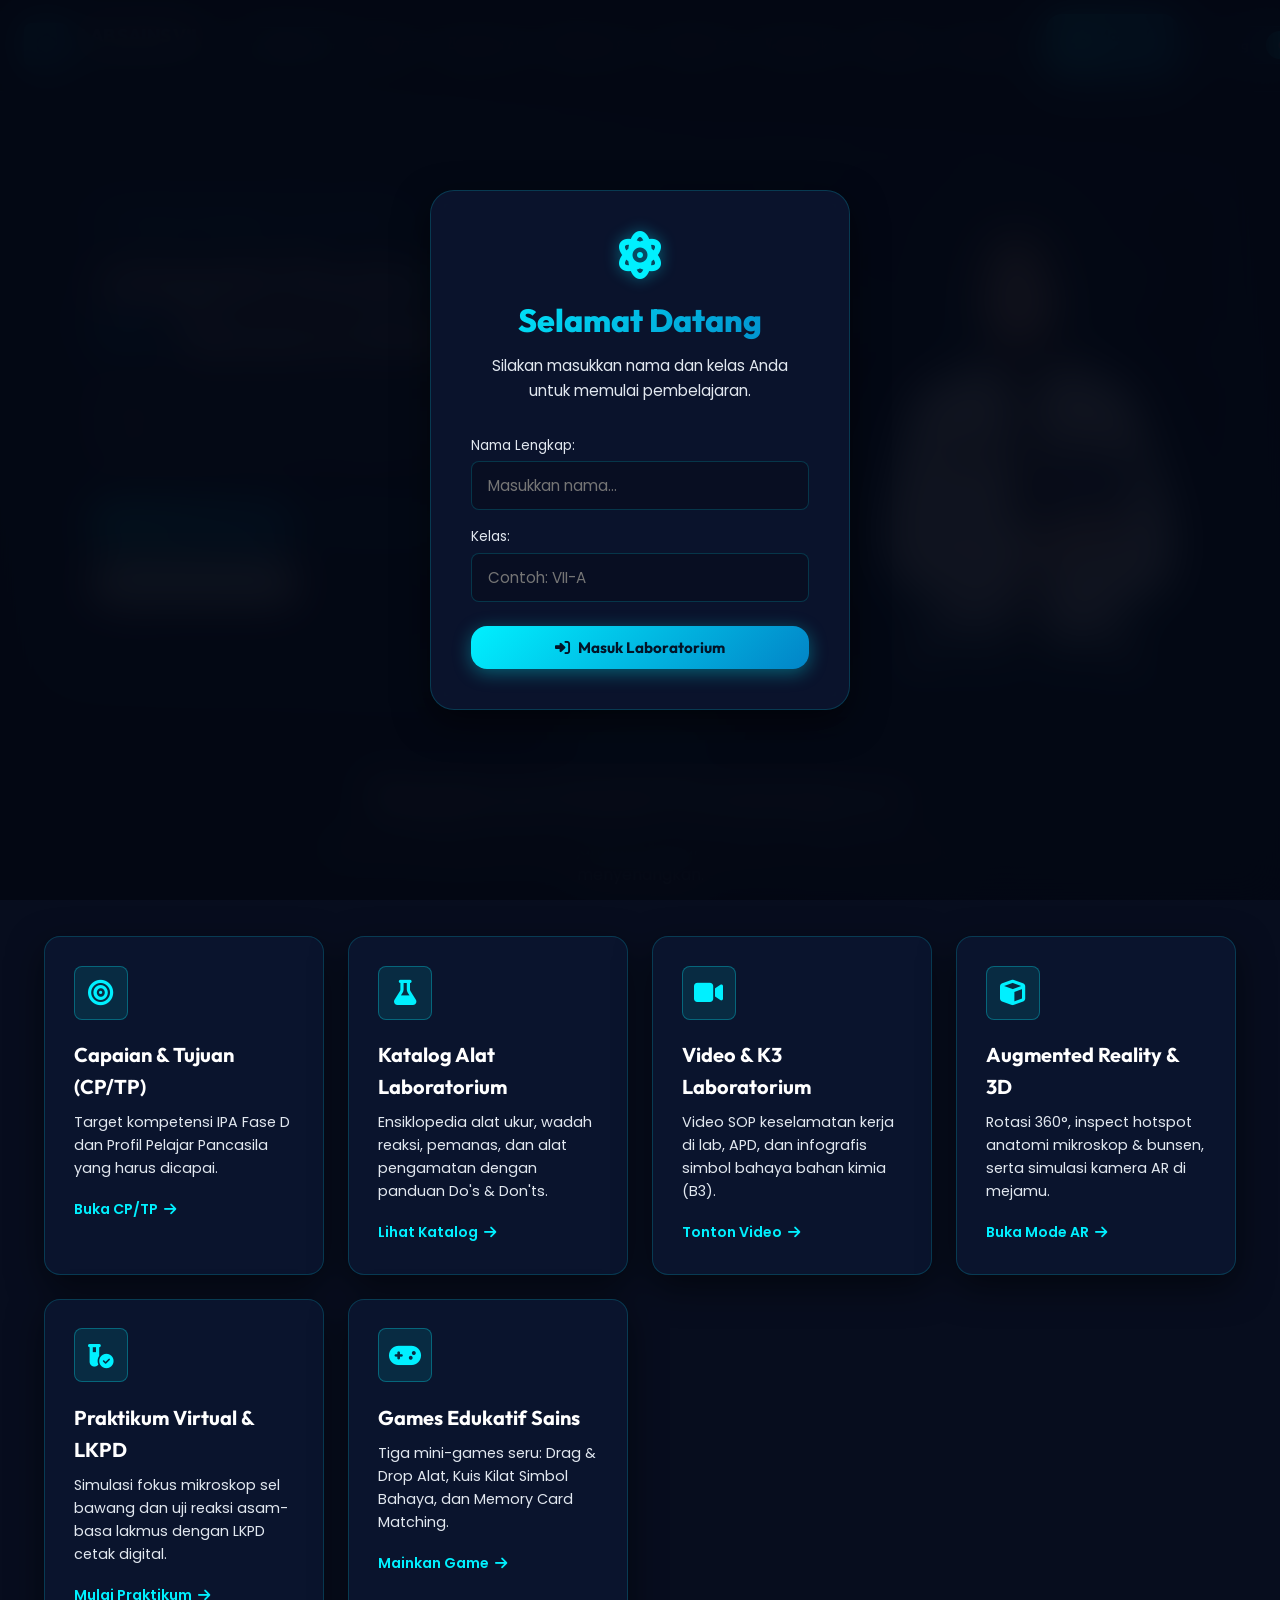
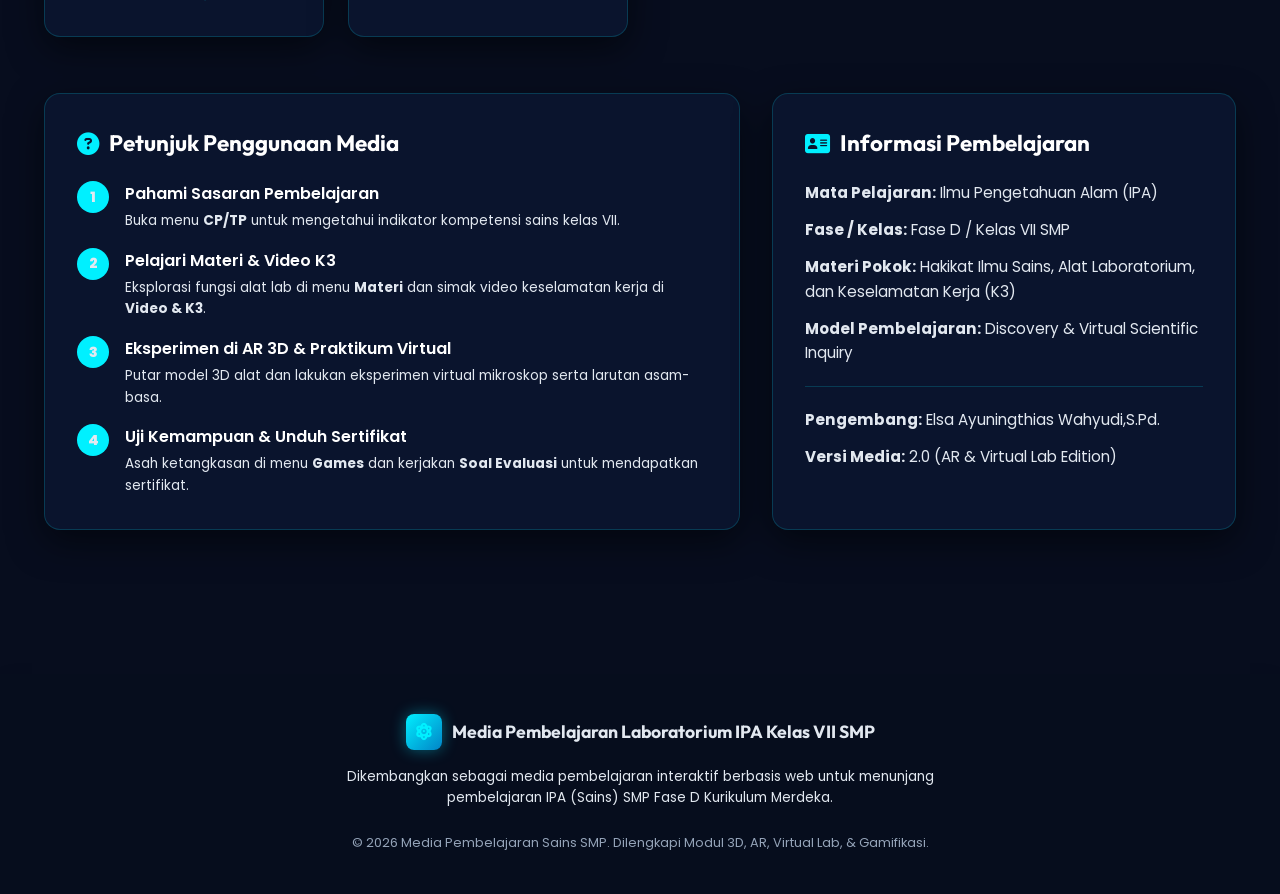
==== index.html @ 3d52d7c3 "testing" ====
<!DOCTYPE html>
<html lang="id">

<head>
  <meta charset="UTF-8" />
  <meta name="viewport" content="width=device-width, initial-scale=1.0" />
  <meta name="description"
    content="Media Pembelajaran Interaktif Laboratorium IPA Kelas VII SMP Fase D Kurikulum Merdeka - Pengenalan Alat Laboratorium, Keselamatan Kerja K3, 3D & Augmented Reality, Praktikum Virtual, Games, dan Evaluasi." />
  <meta name="keywords"
    content="Laboratorium IPA, Alat Lab IPA Kelas 7, Augmented Reality IPA, Praktikum Virtual, Mikroskop, Kurikulum Merdeka" />
  <meta name="author" content="Tim Pengembang Media IPA SMP" />
  <title>Media Pembelajaran Laboratorium IPA Kelas VII SMP | Sains Interaktif</title>

  <!-- Google Fonts: Outfit & Poppins -->
  <link rel="preconnect" href="https://fonts.googleapis.com" />
  <link rel="preconnect" href="https://fonts.gstatic.com" crossorigin />
  <link
    href="https://fonts.googleapis.com/css2?family=Outfit:wght@300;400;500;600;700;800;900&family=Poppins:wght@300;400;500;600;700&display=swap"
    rel="stylesheet" />

  <!-- Font Awesome 6 Icons -->
  <link rel="stylesheet" href="https://cdnjs.cloudflare.com/ajax/libs/font-awesome/6.5.1/css/all.min.css"
    integrity="sha512-DTOQO9RWCH3ppGqcWaEA1BIZOC6xxalwEsw9c2QQeAIftl+Vegovlnee1c9QX4TctnWMn13TZye+giMm8e2LwA=="
    crossorigin="anonymous" referrerpolicy="no-referrer" />

  <!-- Three.js & OrbitControls CDN -->
  <script src="https://cdnjs.cloudflare.com/ajax/libs/three.js/r128/three.min.js"></script>
  <script src="https://cdn.jsdelivr.net/npm/three@0.128.0/examples/js/controls/OrbitControls.js"></script>

  <!-- Canvas Confetti CDN -->
  <script src="https://cdn.jsdelivr.net/npm/canvas-confetti@1.6.0/dist/confetti.browser.min.js"></script>

  <!-- Custom Stylesheet -->
  <link rel="stylesheet" href="css/style.css" />

  <!-- ================= OVERRIDE DUAL THEME & ANIMASI (1 TEMA WARNA SELARAS & TEKS TERANG JELAS) ================= -->
  <style>
    /* Variabel Default (Tema Gelap - Estetik Sains Modern) */
    :root {
      --bg-primary: #070d1e;
      --bg-secondary: #0c1630;
      --bg-card: rgba(12, 22, 48, 0.88);
      --bg-card-hover: rgba(18, 33, 70, 0.95);
      --bg-main: #070d1e;
      --bg-dark: #040813;
      --text-main: #e2e8f0;
      --text-muted: #94a3b8;
      --text-dark: #f8fafc;
      --border-color: rgba(0, 229, 255, 0.18);
      --glass-bg: rgba(12, 22, 48, 0.88);
      --glass-border: rgba(0, 229, 255, 0.2);
      --heading-color: #ffffff;
      --nav-bg: rgba(7, 13, 30, 0.96);
      --accent-cyan: #00f0ff;
      --accent-cyan-dark: #0284c7;
      --card-hover: rgba(0, 240, 255, 0.08);
      --particle-opacity: 0.8;
      --hero-bg: linear-gradient(135deg, rgba(14, 25, 52, 0.95), rgba(7, 13, 30, 0.98));
      --hero-border: rgba(0, 229, 255, 0.25);
      --hero-shadow: 0 15px 40px rgba(0, 229, 255, 0.12);
      --hero-text: #ffffff;
      --hero-lead-text: #cbd5e1;
      --hazard-color: #fbbf24;
      --shadow-card: 0 12px 35px rgba(0, 0, 0, 0.5);
    }

    /* Variabel Tema Terang (Cerah, Bersih, Teks Jelas & Terbaca Sempurna) */
    [data-theme="light"] {
      --bg-primary: #f0f7ff;
      --bg-secondary: #ffffff;
      --bg-card: #ffffff;
      --bg-card-hover: #f8fafc;
      --bg-main: #f0f7ff;
      --bg-dark: #ffffff;
      --text-main: #1e293b;
      --text-muted: #475569;
      --text-dark: #0f172a;
      --border-color: #bae6fd;
      --glass-bg: #ffffff;
      --glass-border: #bae6fd;
      --heading-color: #0f172a;
      --nav-bg: rgba(255, 255, 255, 0.98);
      --accent-cyan: #0284c7;
      --accent-cyan-dark: #0369a1;
      --card-hover: rgba(2, 132, 199, 0.04);
      --particle-opacity: 0.25;
      --hero-bg: linear-gradient(135deg, #e0f2fe 0%, #f0f9ff 100%);
      --hero-border: rgba(2, 132, 199, 0.25);
      --hero-shadow: 0 12px 35px rgba(2, 132, 199, 0.12);
      --hero-text: #0f172a;
      --hero-lead-text: #334155;
      --hazard-color: #b45309;
      --shadow-card: 0 10px 30px rgba(2, 132, 199, 0.08);
    }

    body {
      background-color: var(--bg-main) !important;
      color: var(--text-main) !important;
      transition: background-color 0.3s ease, color 0.3s ease;
    }

    .main-header,
    footer {
      background: var(--nav-bg) !important;
      border-color: var(--border-color) !important;
      box-shadow: 0 4px 20px rgba(0, 0, 0, 0.05);
      transition: background-color 0.3s ease;
    }

    /* Seluruh Box dan Card Mengikuti Variabel Tema yang Konsisten */
    .glass-box,
    .login-box,
    .cptp-card,
    .feature-card,
    .video-player-box,
    .playlist-box,
    .ar-sidebar-panel .glass-box,
    .eval-start-box,
    .eval-result-card,
    .modal-container,
    .tool-card,
    .catalog-controls,
    .k3-card,
    .ar-view-container,
    .lab-workspace-grid,
    .control-group-box,
    .well-cell,
    .lkpd-container,
    .match-game-layout,
    .symbol-quiz-container,
    .eval-q-card,
    .eval-sidebar-box {
      background: var(--bg-card) !important;
      border: 1px solid var(--border-color) !important;
      box-shadow: var(--shadow-card) !important;
      color: var(--text-main) !important;
      transition: background-color 0.3s ease, border-color 0.3s ease;
    }

    .feature-card:hover,
    .video-playlist-item:hover,
    .cptp-card:hover,
    .tool-card:hover,
    .k3-card:hover {
      background: var(--bg-card-hover) !important;
    }

    /* Teks Judul dan Paragraf Dinamis yang Kontras dan Terang */
    h1,
    h2,
    h3,
    h4,
    h5,
    h6,
    .brand-text h1,
    .login-header h2,
    .tool-card-title,
    .k3-card-title,
    .eval-q-text,
    .modal-tool-title {
      color: var(--heading-color) !important;
      transition: color 0.3s ease;
    }

    p,
    .nav-link,
    label,
    .info-split-grid div,
    .cptp-list li,
    .guide-step-item div,
    .tool-card-desc,
    .k3-card-meaning,
    .k3-card-examples,
    .k3-card-action,
    .modal-tool-desc,
    .modal-steps-list,
    .video-info p,
    .hotspot-info p {
      color: var(--text-main) !important;
      transition: color 0.3s ease;
    }

    .cptp-list li strong {
      color: var(--heading-color) !important;
    }

    .tool-hazard-tag {
      color: var(--hazard-color) !important;
      font-weight: 600 !important;
    }

    /* ================= 1 TEMA WARNA HERO BANNER ================= */
    .hero-banner {
      background: var(--hero-bg) !important;
      border: 1px solid var(--hero-border) !important;
      box-shadow: var(--hero-shadow) !important;
    }

    .hero-title {
      color: var(--hero-text) !important;
    }

    .hero-title span {
      background: linear-gradient(135deg, var(--accent-cyan), var(--accent-cyan-dark)) !important;
      -webkit-background-clip: text !important;
      background-clip: text !important;
      -webkit-text-fill-color: transparent !important;
    }

    .hero-lead {
      color: var(--hero-lead-text) !important;
    }

    /* Section Header */
    [data-theme="light"] .section-header-block h2 {
      background: linear-gradient(135deg, #0f172a, #1e293b) !important;
      -webkit-background-clip: text !important;
      background-clip: text !important;
      -webkit-text-fill-color: transparent !important;
    }

    /* Badges & Accents - Selaras 1 Tema */
    .badge-accent {
      background: rgba(0, 240, 255, 0.12) !important;
      color: var(--accent-cyan) !important;
      border: 1px solid rgba(0, 240, 255, 0.3) !important;
    }

    [data-theme="light"] .badge-accent {
      background: rgba(2, 132, 199, 0.1) !important;
      color: #0284c7 !important;
      border: 1px solid rgba(2, 132, 199, 0.25) !important;
    }

    /* CTA Buttons - Selaras 1 Tema */
    .btn-primary {
      background: linear-gradient(135deg, #00f0ff, #0284c7) !important;
      color: #031427 !important;
      font-weight: 700 !important;
      box-shadow: 0 4px 18px rgba(0, 240, 255, 0.35) !important;
    }

    .btn-secondary {
      background: rgba(0, 240, 255, 0.08) !important;
      color: var(--accent-cyan) !important;
      border: 1.5px solid rgba(0, 240, 255, 0.35) !important;
    }

    .btn-accent {
      background: linear-gradient(135deg, #0ea5e9, #0284c7) !important;
      color: #ffffff !important;
      font-weight: 600 !important;
      box-shadow: 0 4px 18px rgba(14, 165, 233, 0.35) !important;
    }

    /* Override Tombol di Tema Terang (Light Mode) */
    [data-theme="light"] .btn-primary {
      background: linear-gradient(135deg, #0284c7, #0369a1) !important;
      color: #ffffff !important;
      box-shadow: 0 4px 15px rgba(2, 132, 199, 0.3) !important;
    }

    [data-theme="light"] .btn-secondary {
      background: #ffffff !important;
      color: #0284c7 !important;
      border: 1.5px solid #0284c7 !important;
      box-shadow: 0 2px 8px rgba(2, 132, 199, 0.08) !important;
    }

    [data-theme="light"] .btn-secondary:hover {
      background: #e0f2fe !important;
      color: #0369a1 !important;
      border-color: #0284c7 !important;
    }

    [data-theme="light"] .btn-accent {
      background: linear-gradient(135deg, #0369a1, #075985) !important;
      color: #ffffff !important;
      box-shadow: 0 4px 15px rgba(3, 105, 161, 0.25) !important;
    }

    /* Komponen Menu Lain Menyesuaikan 1 Tema */
    [data-theme="light"] .nav-link {
      color: #334155 !important;
      font-weight: 600 !important;
    }

    [data-theme="light"] .nav-link:hover {
      color: #0284c7 !important;
      background: #e0f2fe !important;
    }

    [data-theme="light"] .nav-link.active {
      color: #0284c7 !important;
      background: #e0f2fe !important;
      border-color: #7dd3fc !important;
    }

    [data-theme="light"] .brand-icon {
      background: linear-gradient(135deg, #0284c7, #0ea5e9) !important;
      color: #ffffff !important;
    }

    [data-theme="light"] .brand-text h1 {
      color: #0f172a !important;
    }

    [data-theme="light"] .brand-text span {
      color: #0284c7 !important;
    }

    [data-theme="light"] .feature-icon-box {
      background: rgba(2, 132, 199, 0.1) !important;
      border-color: rgba(2, 132, 199, 0.25) !important;
      color: #0284c7 !important;
    }

    [data-theme="light"] .feature-link {
      color: #0284c7 !important;
    }

    [data-theme="light"] .guide-step-num {
      background: #0284c7 !important;
      color: #ffffff !important;
    }

    [data-theme="light"] .cptp-badge {
      background: rgba(2, 132, 199, 0.1) !important;
      color: #0284c7 !important;
      border: 1px solid rgba(2, 132, 199, 0.25) !important;
    }

    [data-theme="light"] .pancasila-tag {
      background: #f0f9ff !important;
      border-color: #bae6fd !important;
      color: #0284c7 !important;
    }

    [data-theme="light"] .search-input,
    [data-theme="light"] .form-input,
    [data-theme="light"] .form-textarea {
      background: #ffffff !important;
      color: #0f172a !important;
      border: 1px solid #94a3b8 !important;
    }

    [data-theme="light"] .filter-btn {
      background: #ffffff !important;
      color: #334155 !important;
      border: 1px solid #cbd5e1 !important;
    }

    [data-theme="light"] .filter-btn.active {
      background: #0284c7 !important;
      color: #ffffff !important;
      border-color: #0284c7 !important;
    }

    [data-theme="light"] .tool-card-category {
      background: rgba(255, 255, 255, 0.95) !important;
      color: #0284c7 !important;
      border: 1px solid #bae6fd !important;
    }

    [data-theme="light"] .tool-card-img-wrap {
      background: #f1f5f9 !important;
    }

    [data-theme="light"] .btn-detail-link {
      color: #0284c7 !important;
    }

    [data-theme="light"] .video-playlist-item {
      background: #f8fafc !important;
      border-color: #e2e8f0 !important;
    }

    [data-theme="light"] .video-playlist-item.active {
      background: #e0f2fe !important;
      border-left-color: #0284c7 !important;
    }

    [data-theme="light"] .tool-chip {
      background: #f1f5f9 !important;
      color: #334155 !important;
      border-color: #cbd5e1 !important;
    }

    [data-theme="light"] .tool-chip.active {
      background: #0284c7 !important;
      color: #ffffff !important;
      border-color: #0284c7 !important;
    }

    [data-theme="light"] .hotspot-card:hover,
    [data-theme="light"] .hotspot-card.active {
      background: #e0f2fe !important;
      border-color: #0284c7 !important;
    }

    [data-theme="light"] .hotspot-badge {
      background: #0284c7 !important;
      color: #ffffff !important;
    }

    [data-theme="light"] .lab-tab-btn,
    [data-theme="light"] .game-tab-btn {
      background: #ffffff !important;
      color: #334155 !important;
      border-color: #cbd5e1 !important;
    }

    [data-theme="light"] .lab-tab-btn.active,
    [data-theme="light"] .game-tab-btn.active {
      background: linear-gradient(135deg, #0284c7, #0369a1) !important;
      color: #ffffff !important;
      border-color: #0284c7 !important;
    }

    [data-theme="light"] .mag-btn.active {
      background: #0284c7 !important;
      color: #ffffff !important;
      border-color: #0284c7 !important;
    }

    [data-theme="light"] .sol-item.active,
    [data-theme="light"] .ind-item.active {
      background: #e0f2fe !important;
      border-color: #0284c7 !important;
      color: #0284c7 !important;
    }

    [data-theme="light"] .drag-tool-card {
      background: #ffffff !important;
      border-color: #cbd5e1 !important;
      color: #0f172a !important;
    }

    [data-theme="light"] .drop-target-box {
      background: #f8fafc !important;
      border-color: #7dd3fc !important;
    }

    [data-theme="light"] .card-front {
      background: linear-gradient(135deg, #0284c7, #0369a1) !important;
      color: #ffffff !important;
      border-color: #0284c7 !important;
    }

    [data-theme="light"] .card-back {
      background: #ffffff !important;
      border: 2px solid #0284c7 !important;
      color: #0f172a !important;
    }

    [data-theme="light"] .eval-q-card {
      background: #ffffff !important;
      border-color: #e2e8f0 !important;
    }

    [data-theme="light"] .eval-q-text {
      color: #0f172a !important;
    }

    [data-theme="light"] .eval-option-item {
      background: #f8fafc !important;
      border-color: #cbd5e1 !important;
      color: #334155 !important;
    }

    [data-theme="light"] .eval-option-item.selected {
      background: #e0f2fe !important;
      border-color: #0284c7 !important;
      color: #0f172a !important;
    }

    [data-theme="light"] .eval-option-item.selected .opt-letter {
      background: #0284c7 !important;
      color: #ffffff !important;
    }

    [data-theme="light"] .eval-num-btn {
      background: #f1f5f9 !important;
      border-color: #cbd5e1 !important;
      color: #64748b !important;
    }

    [data-theme="light"] .eval-num-btn.answered {
      background: #0284c7 !important;
      color: #ffffff !important;
      border-color: #0284c7 !important;
    }

    [data-theme="light"] .eval-num-btn.current {
      border-color: #0284c7 !important;
      color: #0284c7 !important;
      font-weight: 800 !important;
    }

    [data-theme="light"] .big-score-circle {
      background: linear-gradient(135deg, #0284c7, #0369a1) !important;
      color: #ffffff !important;
      box-shadow: 0 0 25px rgba(2, 132, 199, 0.35) !important;
    }

    /* Modal Spec Box Light Mode */
    [data-theme="light"] .modal-spec-box {
      background: #f8fafc !important;
      border: 1px solid #e2e8f0 !important;
      color: #1e293b !important;
    }

    /* Animasi Karakter Guru Elsa - Hidup & Mengambang Lembut */
    .character-container {
      position: absolute;
      bottom: -10px;
      right: 4%;
      width: 330px;
      max-width: 40%;
      z-index: 6;
      pointer-events: none;
      display: flex;
      align-items: flex-end;
      justify-content: center;
      animation: floatKarakter 4s ease-in-out infinite;
    }

    .character-container img {
      width: 100%;
      height: auto;
      max-height: 480px;
      object-fit: contain;
      filter: drop-shadow(0 15px 25px rgba(2, 132, 199, 0.28));
      transition: filter 0.3s ease;
    }

    [data-theme="dark"] .character-container img {
      filter: drop-shadow(0 15px 30px rgba(0, 240, 255, 0.35));
    }

    @keyframes floatKarakter {
      0% {
        transform: translateY(0px) rotate(0deg) scale(1);
      }

      50% {
        transform: translateY(-16px) rotate(0.8deg) scale(1.015);
      }

      100% {
        transform: translateY(0px) rotate(0deg) scale(1);
      }
    }

    @media (max-width: 992px) {
      .character-container {
        width: 250px;
        right: 1%;
        bottom: -5px;
        opacity: 0.92;
      }
    }

    @media (max-width: 768px) {
      .character-container {
        position: relative;
        width: 230px;
        margin: 2rem auto 0 auto;
        right: auto;
        bottom: auto;
      }
    }

    /* Particle canvas opacity terhubung dengan tema */
    #hero-particle-canvas {
      opacity: var(--particle-opacity) !important;
      transition: opacity 0.4s ease;
    }

    /* Style Pilihan Tema */
    .theme-switcher {
      display: flex;
      gap: 5px;
      background: var(--glass-bg);
      border: 1px solid var(--glass-border);
      padding: 4px;
      border-radius: 20px;
    }

    .btn-theme {
      background: transparent;
      border: none;
      color: var(--text-muted);
      padding: 5px 12px;
      border-radius: 15px;
      font-size: 0.85rem;
      font-weight: 600;
      cursor: pointer;
      transition: all 0.3s ease;
      font-family: 'Outfit', sans-serif;
    }

    .btn-theme.active {
      background: var(--accent-cyan);
      color: #fff;
    }
  </style>

  <!-- Script Tema Cepat (Mencegah Flash of Unstyled Content) -->
  <script>
    const savedTheme = localStorage.getItem('app-theme') || 'dark';
    document.documentElement.setAttribute('data-theme', savedTheme);
  </script>

</head>

<body>

  <!-- ================= LOGIN MODAL ================= -->
  <div id="login-modal" class="login-overlay">
    <div class="login-box glass-box">
      <div class="login-header">
        <i class="fa-solid fa-atom login-icon"></i>
        <h2>Selamat Datang</h2>
        <p>Silakan masukkan nama dan kelas Anda untuk memulai pembelajaran.</p>
      </div>
      <div class="form-group" style="margin-bottom: 1rem;">
        <label for="student-name">Nama Lengkap:</label>
        <input type="text" id="student-name" class="form-input" placeholder="Masukkan nama..." required>
      </div>
      <div class="form-group" style="margin-bottom: 1.5rem;">
        <label for="student-class">Kelas:</label>
        <input type="text" id="student-class" class="form-input" placeholder="Contoh: VII-A" required>
      </div>
      <button class="btn btn-primary btn-block" onclick="window.submitLogin()">
        <i class="fa-solid fa-right-to-bracket"></i> Masuk Laboratorium
      </button>
    </div>
  </div>

  <!-- Background Audio Digantikan oleh YouTube API di bagian bawah -->
  <audio id="bg-audio" loop style="display:none;"></audio>
  <div id="youtube-audio-container" style="display:none;"></div>

  <!-- ================= HEADER & NAVIGATION BAR ================= -->
  <header class="main-header">
    <div class="navbar">
      <a href="#" class="nav-brand" data-page="beranda">
        <div class="brand-icon">
          <i class="fa-solid fa-atom"></i>
        </div>
        <div class="brand-text">
          <h1>LAB SAINS VII</h1>
          <span>Media Laboratorium IPA SMP</span>
        </div>
      </a>

      <!-- Navigation Links for Sections -->
      <ul class="nav-menu" id="navbar-menu">
        <li><a href="#beranda" class="nav-link active" data-page="beranda"><i class="fa-solid fa-house"></i> Beranda</a>
        </li>
        <li><a href="#cptp" class="nav-link" data-page="cptp"><i class="fa-solid fa-bullseye"></i> CP/TP</a></li>
        <li><a href="#materi" class="nav-link" data-page="materi"><i class="fa-solid fa-flask"></i> Materi Alat</a></li>
        <li><a href="#video" class="nav-link" data-page="video"><i class="fa-solid fa-video"></i> Video & K3</a></li>
        <li><a href="#ar-3d" class="nav-link" data-page="ar-3d"><i class="fa-solid fa-cube"></i> AR & 3D</a></li>
        <li><a href="#praktikum" class="nav-link" data-page="praktikum"><i class="fa-solid fa-vial-circle-check"></i>
            Praktikum</a></li>
        <li><a href="#games" class="nav-link" data-page="games"><i class="fa-solid fa-gamepad"></i> Games</a></li>
        <li><a href="#evaluasi" class="nav-link" data-page="evaluasi"><i class="fa-solid fa-file-pen"></i> Evaluasi</a>
        </li>
        <li id="nav-link-dashboard-guru" style="display: none;">
          <a href="#dashboard-guru" class="nav-link nav-link-teacher" data-page="dashboard-guru">
            <i class="fa-solid fa-chart-line"></i> Dashboard Guru
          </a>
        </li>
      </ul>

      <!-- Action Controls -->
      <div class="nav-actions">
        <button class="btn btn-primary btn-sm" id="btn-nav-login" onclick="window.labAuth.openLoginModal()">
          <i class="fa-solid fa-right-to-bracket"></i> Masuk / Login
        </button>

        <div id="user-info-badge" class="badge-accent" style="display: none; margin-right: 8px;">
          <i class="fa-solid fa-user-graduate"></i> <span id="display-student-name">Siswa</span> (<span
            id="display-student-class">VII</span>)
        </div>

        <!-- Pilihan Tema -->
        <div class="theme-switcher">
          <button class="btn-theme" id="btn-theme-light" onclick="window.setTheme('light')">Terang</button>
          <button class="btn-theme" id="btn-theme-dark" onclick="window.setTheme('dark')">Gelap</button>
        </div>

        <button class="btn-icon" id="btn-toggle-sound" title="Mulai / Hentikan Musik" onclick="window.toggleAudio()">
          <i class="fa-solid fa-volume-xmark" id="audio-icon"></i>
        </button>
        <button class="btn-icon hamburger-btn" id="hamburger-toggle" title="Menu Navigasi">
          <i class="fa-solid fa-bars"></i>
        </button>
      </div>
    </div>
  </header>

  <!-- ================= MAIN APP VIEWPORTS (8 SECTIONS) ================= -->
  <main>

    <!-- ================= 1. HALAMAN BERANDA ================= -->
    <section id="page-beranda" class="page-section active-section">
      <div class="container">
        <!-- Hero Banner with Cyber Particle Canvas -->
        <div class="hero-banner" style="position: relative; overflow: hidden;">

          <!-- ================= KARAKTER ANIMASI ================= -->
          <div class="character-container">
            <img src="karakter.png" alt="Karakter Animasi Guru" />
          </div>
          <!-- =================================================== -->

          <canvas id="hero-particle-canvas"></canvas>
          <div class="hero-content">
            <span class="badge-accent"><i class="fa-solid fa-microscope"></i> Kurikulum Merdeka - Fase D Kelas
              VII</span>
            <h1 class="hero-title">Jelajahi Dunia <span>Laboratorium IPA</span> Secara Interaktif</h1>
            <p class="hero-lead">
              Pelajari fungsi alat-alat laboratorium sains, terapkan standar keselamatan kerja (K3), amati model 3D &
              Augmented Reality, serta uji pemahamanmu melalui praktikum virtual dan games seru!
            </p>
            <div class="hero-cta-group">
              <button class="btn btn-primary" onclick="window.navigateToPage('materi')">
                <i class="fa-solid fa-book-open"></i> Mulai Belajar Alat
              </button>
              <button class="btn btn-secondary" onclick="window.navigateToPage('ar-3d')">
                <i class="fa-solid fa-cube"></i> Buka Model 3D / AR
              </button>
              <button class="btn btn-accent" onclick="window.navigateToPage('praktikum')">
                <i class="fa-solid fa-flask-vial"></i> Praktikum Virtual
              </button>
              <button class="btn btn-outline" style="border-color: var(--accent-cyan); color: var(--accent-cyan);"
                onclick="window.labAuth.openLoginModal()">
                <i class="fa-solid fa-right-to-bracket"></i> Login Siswa / Guru
              </button>
            </div>
          </div>
        </div>

        <!-- Section Header -->
        <div class="section-header-block">
          <span class="badge-accent">Fitur Unggulan</span>
          <h2>Eksplorasi Modul Pembelajaran</h2>
          <p>Pilih menu yang ingin kamu pelajari hari ini untuk pengalaman belajar sains yang menyenangkan.</p>
        </div>

        <!-- 6 Feature Cards Grid -->
        <div class="features-grid">
          <div class="feature-card" onclick="window.navigateToPage('cptp')">
            <div class="feature-icon-box"><i class="fa-solid fa-bullseye"></i></div>
            <h3>Capaian & Tujuan (CP/TP)</h3>
            <p>Target kompetensi IPA Fase D dan Profil Pelajar Pancasila yang harus dicapai.</p>
            <span class="feature-link">Buka CP/TP <i class="fa-solid fa-arrow-right"></i></span>
          </div>

          <div class="feature-card" onclick="window.navigateToPage('materi')">
            <div class="feature-icon-box"><i class="fa-solid fa-flask"></i></div>
            <h3>Katalog Alat Laboratorium</h3>
            <p>Ensiklopedia alat ukur, wadah reaksi, pemanas, dan alat pengamatan dengan panduan Do's & Don'ts.</p>
            <span class="feature-link">Lihat Katalog <i class="fa-solid fa-arrow-right"></i></span>
          </div>

          <div class="feature-card" onclick="window.navigateToPage('video')">
            <div class="feature-icon-box"><i class="fa-solid fa-video"></i></div>
            <h3>Video & K3 Laboratorium</h3>
            <p>Video SOP keselamatan kerja di lab, APD, dan infografis simbol bahaya bahan kimia (B3).</p>
            <span class="feature-link">Tonton Video <i class="fa-solid fa-arrow-right"></i></span>
          </div>

          <div class="feature-card" onclick="window.navigateToPage('ar-3d')">
            <div class="feature-icon-box"><i class="fa-solid fa-cube"></i></div>
            <h3>Augmented Reality & 3D</h3>
            <p>Rotasi 360°, inspect hotspot anatomi mikroskop & bunsen, serta simulasi kamera AR di mejamu.</p>
            <span class="feature-link">Buka Mode AR <i class="fa-solid fa-arrow-right"></i></span>
          </div>

          <div class="feature-card" onclick="window.navigateToPage('praktikum')">
            <div class="feature-icon-box"><i class="fa-solid fa-vial-circle-check"></i></div>
            <h3>Praktikum Virtual & LKPD</h3>
            <p>Simulasi fokus mikroskop sel bawang dan uji reaksi asam-basa lakmus dengan LKPD cetak digital.</p>
            <span class="feature-link">Mulai Praktikum <i class="fa-solid fa-arrow-right"></i></span>
          </div>

          <div class="feature-card" onclick="window.navigateToPage('games')">
            <div class="feature-icon-box"><i class="fa-solid fa-gamepad"></i></div>
            <h3>Games Edukatif Sains</h3>
            <p>Tiga mini-games seru: Drag & Drop Alat, Kuis Kilat Simbol Bahaya, dan Memory Card Matching.</p>
            <span class="feature-link">Mainkan Game <i class="fa-solid fa-arrow-right"></i></span>
          </div>
        </div>

        <!-- Petunjuk Penggunaan & Profil Pengembang -->
        <div class="info-split-grid">
          <div class="glass-box">
            <h3><i class="fa-solid fa-circle-question text-cyan"></i> Petunjuk Penggunaan Media</h3>
            <div class="guide-steps-list">
              <div class="guide-step-item">
                <div class="guide-step-num">1</div>
                <div>
                  <h4>Pahami Sasaran Pembelajaran</h4>
                  <p>Buka menu <strong>CP/TP</strong> untuk mengetahui indikator kompetensi sains kelas VII.</p>
                </div>
              </div>
              <div class="guide-step-item">
                <div class="guide-step-num">2</div>
                <div>
                  <h4>Pelajari Materi & Video K3</h4>
                  <p>Eksplorasi fungsi alat lab di menu <strong>Materi</strong> dan simak video keselamatan kerja di
                    <strong>Video & K3</strong>.
                  </p>
                </div>
              </div>
              <div class="guide-step-item">
                <div class="guide-step-num">3</div>
                <div>
                  <h4>Eksperimen di AR 3D & Praktikum Virtual</h4>
                  <p>Putar model 3D alat dan lakukan eksperimen virtual mikroskop serta larutan asam-basa.</p>
                </div>
              </div>
              <div class="guide-step-item">
                <div class="guide-step-num">4</div>
                <div>
                  <h4>Uji Kemampuan & Unduh Sertifikat</h4>
                  <p>Asah ketangkasan di menu <strong>Games</strong> dan kerjakan <strong>Soal Evaluasi</strong> untuk
                    mendapatkan sertifikat.</p>
                </div>
              </div>
            </div>
          </div>

          <div class="glass-box">
            <h3><i class="fa-solid fa-address-card text-cyan"></i> Informasi Pembelajaran</h3>
            <div style="font-size: 0.95rem; display: flex; flex-direction: column; gap: 0.8rem;">
              <div><strong>Mata Pelajaran:</strong> Ilmu Pengetahuan Alam (IPA)</div>
              <div><strong>Fase / Kelas:</strong> Fase D / Kelas VII SMP</div>
              <div><strong>Materi Pokok:</strong> Hakikat Ilmu Sains, Alat Laboratorium, dan Keselamatan Kerja (K3)
              </div>
              <div><strong>Model Pembelajaran:</strong> Discovery & Virtual Scientific Inquiry</div>
              <hr style="border: none; border-top: 1px solid var(--border-color); margin: 0.5rem 0;" />
              <div><strong>Pengembang:</strong> Elsa Ayuningthias Wahyudi,S.Pd. </div>
              <div><strong>Versi Media:</strong> 2.0 (AR & Virtual Lab Edition)</div>
            </div>
          </div>
        </div>
      </div>
    </section>

    <!-- ================= 2. HALAMAN CP / TP ================= -->
    <section id="page-cptp" class="page-section">
      <div class="container">
        <div class="section-header-block">
          <span class="badge-accent">Kurikulum Merdeka</span>
          <h2>Capaian & Tujuan Pembelajaran</h2>
          <p>Panduan capaian pembelajaran dan alur tujuan pembelajaran IPA Fase D Kelas VII SMP.</p>
        </div>

        <div class="cptp-cards-grid">
          <div class="cptp-card">
            <span class="cptp-badge"><i class="fa-solid fa-graduation-cap"></i> Capaian Pembelajaran (CP)</span>
            <h3>Pemahaman IPA & Keterampilan Proses</h3>
            <ul class="cptp-list">
              <li>Peserta didik mampu melakukan pengukuran terhadap aspek fisis yang mereka temui dan memanfaatkan ragam
                alat ukur yang tepat.</li>
              <li>Peserta didik memahami prosedur keselamatan kerja di laboratorium IPA (K3), mampu mengidentifikasi
                simbol bahaya bahan kimia, dan mempraktikkan pencegahan kecelakaan kerja.</li>
              <li>Peserta didik mampu menggunakan alat bantu pengamatan seperti mikroskop cahaya untuk mengamati
                struktur mikroskopis makhluk hidup.</li>
              <li>Peserta didik mampu merancang, melakukan, dan menginterpretasikan hasil percobaan sains secara mandiri
                dan kritis.</li>
            </ul>
          </div>

          <div class="cptp-card">
            <span class="cptp-badge"><i class="fa-solid fa-list-check"></i> Tujuan Pembelajaran (TP)</span>
            <h3>Indikator Ketercapaian Siswa</h3>
            <ul class="cptp-list">
              <li><strong>TP 1:</strong> Mengidentifikasi nama, jenis, dan fungsi alat-alat laboratorium IPA (alat ukur,
                wadah reaksi, pemanas, dan mikroskop) dengan benar.</li>
              <li><strong>TP 2:</strong> Menerapkan prosedur keselamatan kerja (K3) serta mengenali arti piktogram
                simbol bahaya bahan kimia di laboratorium.</li>
              <li><strong>TP 3:</strong> Mengoperasikan mikroskop cahaya virtual secara bertahap untuk menghasilkan
                bayangan preparat yang fokus dan tajam.</li>
              <li><strong>TP 4:</strong> Melakukan pengujian sifat larutan asam-basa menggunakan indikator alami dan
                kertas lakmus serta mencatat hasilnya pada lembar kerja.</li>
            </ul>
          </div>
        </div>

        <div class="glass-box">
          <h3><i class="fa-solid fa-star text-cyan"></i> Dimensi Profil Pelajar Pancasila</h3>
          <p style="margin-bottom: 1rem;">Pengembangan karakter peserta didik yang terintegrasi dalam
            pembelajaran media ini:</p>
          <div class="pancasila-tags-grid">
            <div class="pancasila-tag"><i class="fa-solid fa-brain"></i> Bernalar Kritis</div>
            <div class="pancasila-tag"><i class="fa-solid fa-user-gear"></i> Mandiri</div>
            <div class="pancasila-tag"><i class="fa-solid fa-people-group"></i> Gotong Royong</div>
            <div class="pancasila-tag"><i class="fa-solid fa-wand-magic-sparkles"></i> Kreatif</div>
            <div class="pancasila-tag"><i class="fa-solid fa-shield-heart"></i> Berakhlak Mulia</div>
          </div>
        </div>
      </div>
    </section>

    <!-- ================= 3. HALAMAN MATERI ALAT LAB ================= -->
    <section id="page-materi" class="page-section">
      <div class="container">
        <div class="section-header-block">
          <span class="badge-accent">Ensiklopedia Sains</span>
          <h2>Katalog Alat Laboratorium IPA</h2>
          <p>Pelajari fungsi, spesifikasi, dan prosedur pemakaian alat-alat laboratorium IPA secara mendalam.</p>
        </div>

        <!-- Filter & Search Controls -->
        <div class="catalog-controls">
          <div class="search-box-wrap">
            <i class="fa-solid fa-magnifying-glass"></i>
            <input type="text" id="search-alat-input" class="search-input"
              placeholder="Cari nama alat atau fungsinya (misal: mikroskop, gelas ukur)..." />
          </div>

          <div class="category-filter-bar">
            <button class="filter-btn active" data-category="all">Semua Alat</button>
            <button class="filter-btn" data-category="ukur">Alat Ukur</button>
            <button class="filter-btn" data-category="penampung">Alat Penampung & Pencampur</button>
            <button class="filter-btn" data-category="pengamatan">Alat Pengamatan</button>
            <button class="filter-btn" data-category="pemanas-pendukung">Alat Pemanas & Pendukung</button>
          </div>
        </div>

        <!-- Equipment Cards Dynamic Grid -->
        <div class="tools-grid" id="alat-catalog-grid"></div>
      </div>
    </section>

    <!-- Modal Detail Alat Laboratorium -->
    <div class="modal-overlay" id="tool-detail-modal">
      <div class="modal-container">
        <button class="modal-close-btn" onclick="closeToolModal()"><i class="fa-solid fa-xmark"></i></button>
        <div class="modal-body" id="modal-tool-content"></div>
      </div>
    </div>

    <!-- ================= 4. HALAMAN VIDEO & K3 ================= -->
    <section id="page-video" class="page-section">
      <div class="container">
        <div class="section-header-block">
          <span class="badge-accent">Audio Visual & SOP</span>
          <h2>Video Pembelajaran & K3 Laboratorium</h2>
          <p>Simak video demonstrasi penggunaan alat yang benar dan pahami simbol keselamatan kerja.</p>
        </div>

        <!-- Video Player & Playlist Grid -->
        <div class="video-section-grid">
          <div class="video-player-box">
            <div class="video-iframe-wrap">
              <iframe id="main-video-iframe" src="https://www.youtube.com/embed/2g4QTiXrw98"
                title="Video Pembelajaran Laboratorium IPA" allowfullscreen
                allow="accelerometer; autoplay; clipboard-write; encrypted-media; gyroscope; picture-in-picture"></iframe>
            </div>
            <div class="video-info">
              <h3 id="current-video-title">Pengenalan dan Cara Penggunaan Alat-Alat Laboratorium IPA</h3>
              <p id="current-video-desc">Video komprehensif cara memegang mikroskop, membaca meniskus gelas ukur dengan
                tepat, memanaskan tabung reaksi dengan aman, dan merakit rangkaian pemanas pembakar spiritus dan kaki
                tiga.</p>
            </div>
          </div>

          <div class="playlist-box">
            <h3><i class="fa-solid fa-play-circle text-cyan"></i> Daftar Video Materi</h3>
            <div class="playlist-items">
              <div class="video-playlist-item active" data-video-id="vid-1">
                <div class="playlist-thumb">
                  <img src="https://img.youtube.com/vi/2g4QTiXrw98/hqdefault.jpg" alt="Video 1" />
                  <span class="playlist-duration">05:33</span>
                </div>
                <div class="playlist-meta">
                  <h4>Pengenalan Alat Lab IPA</h4>
                  <span><i class="fa-solid fa-book-open"></i> Materi Utama</span>
                </div>
              </div>

              <div class="video-playlist-item" data-video-id="vid-2">
                <div class="playlist-thumb">
                  <img src="https://img.youtube.com/vi/BbE__JY1BfE/hqdefault.jpg" alt="Video 2" />
                  <span class="playlist-duration">06:15</span>
                </div>
                <div class="playlist-meta">
                  <h4>Prosedur Keselamatan Kerja & Simbol Bahaya Bahan Kimia</h4>
                  <span><i class="fa-solid fa-shield-halved"></i> K3 & Simbol B3</span>
                </div>
              </div>
            </div>
          </div>
        </div>

        <!-- Infografis Simbol Bahaya K3 Section -->
        <div class="section-header-block" style="margin-top: 4rem;">
          <span class="badge-accent">Piktogram GHS B3</span>
          <h2>Simbol Bahaya Bahan Kimia Laboratorium</h2>
          <p>Kenali arti setiap simbol belah ketupat bahaya agar kamu selalu waspada saat berpraktikum.</p>
        </div>

        <div class="k3-symbols-grid" id="k3-symbols-grid"></div>
      </div>
    </section>

    <!-- ================= 5. HALAMAN AUGMENTED REALITY (AR) & 3D ================= -->
    <section id="page-ar-3d" class="page-section">
      <div class="container">
        <div class="section-header-block">
          <span class="badge-accent">Interaktif 3D & WebAR</span>
          <h2>Augmented Reality & Model 3D Alat Lab</h2>
          <p>Putar dan amati detail struktur alat lab dalam bentuk 3D interaktif atau aktifkan kamera AR.</p>
        </div>

        <div class="ar-view-container">
          <!-- 3D / AR Viewport -->
          <div class="ar-viewport-wrapper" id="ar-camera-wrapper">
            <video id="ar-webcam-feed" autoplay playsinline muted
              style="position: absolute; top:0; left:0; width:100%; height:100%; object-fit:cover; z-index:0;"></video>
            <div id="threejs-canvas-container" style="position: relative; z-index: 2;"></div>

            <!-- AR Overlay HUD -->
            <div class="ar-camera-overlay">
              <div class="ar-status-top">
                <div id="ar-status-badge" class="ar-badge badge-success">
                  <i class="fa-solid fa-cube"></i> Mode 3D Viewer Siap
                </div>
                <div class="ar-badge">
                  <i class="fa-solid fa-arrows-up-down-left-right"></i> Drag untuk putar 360° | Scroll untuk Zoom
                </div>
              </div>

              <div class="ar-controls-bar">
                <button class="btn btn-secondary" onclick="window.labAR.startCamera('ar-webcam-feed')">
                  <i class="fa-solid fa-camera"></i> Nyalakan Kamera AR
                </button>
                <button class="btn btn-secondary" onclick="window.labViewer3D.toggleAutoRotate()">
                  <i class="fa-solid fa-rotate"></i> Putar Otomatis
                </button>
                <button class="btn btn-accent" id="btn-3d-action" onclick="window.labViewer3D.toggleAction()">
                  <i class="fa-solid fa-play"></i> Jalankan Animasi
                </button>
                <button class="btn btn-secondary" onclick="window.labAR.captureSnapshot()">
                  <i class="fa-solid fa-camera-retro"></i> Tangkap Gambar
                </button>
              </div>
            </div>
          </div>

          <!-- AR Sidebar & Hotspots Panel -->
          <div class="ar-sidebar-panel">
            <div class="glass-box" style="padding: 1.2rem;">
              <h4 style="font-size: 0.95rem; margin-bottom: 0.8rem; color: var(--accent-cyan);">
                <i class="fa-solid fa-shapes"></i> Pilih Model Alat 3D:
              </h4>
              <div class="tool-switcher-chips"
                style="display: flex; flex-wrap: wrap; gap: 6px; max-height: 200px; overflow-y: auto; padding-right: 4px;">
                <button class="tool-chip active" onclick="window.labAR.setTool('mikroskop')">🔬 Mikroskop</button>
                <button class="tool-chip" onclick="window.labAR.setTool('bunsen-spiritus')">🔥 Bunsen & Kaki 3</button>
                <button class="tool-chip" onclick="window.labAR.setTool('gelas-kimia')">🧪 Gelas & Pipet</button>
                <button class="tool-chip" onclick="window.labAR.setTool('gelas-ukur')">📏 Gelas Ukur</button>
                <button class="tool-chip" onclick="window.labAR.setTool('labu-erlenmeyer')">⚗️ Labu Erlenmeyer</button>
                <button class="tool-chip" onclick="window.labAR.setTool('neraca-ohaus')">⚖️ Neraca Ohaus</button>
                <button class="tool-chip" onclick="window.labAR.setTool('termometer-lab')">🌡️ Termometer</button>
                <button class="tool-chip" onclick="window.labAR.setTool('jangka-sorong')">📐 Jangka Sorong</button>
                <button class="tool-chip" onclick="window.labAR.setTool('tabung-reaksi')">🧪 Rak Tabung</button>
                <button class="tool-chip" onclick="window.labAR.setTool('cawan-petri')">🧫 Cawan Petri</button>
                <button class="tool-chip" onclick="window.labAR.setTool('lup')">🔍 Kaca Pembesar</button>
                <button class="tool-chip" onclick="window.labAR.setTool('kaki-tiga')">🪑 Kaki Tiga & Kasa</button>
                <button class="tool-chip" onclick="window.labAR.setTool('batang-pengaduk')">🥢 Batang Pengaduk</button>
                <button class="tool-chip" onclick="window.labAR.setTool('corong-kaca')">🔻 Corong Kaca</button>
              </div>
            </div>

            <!-- Active Tool Card Info -->
            <div id="ar-tool-info-card" class="glass-box" style="padding: 1.2rem;">
              <div class="ar-card-header">
                <div class="badge-accent"><i class="fa-solid fa-cube"></i> Model AR</div>
                <h3 style="font-size: 1.2rem; margin: 0.5rem 0;">Mikroskop Cahaya</h3>
              </div>
              <p style="font-size: 0.85rem; margin-bottom: 0.8rem;">
                <strong>Fungsi:</strong> Mengamati benda-benda mikroskopis (sel, jaringan, mikroorganisme) dengan
                perbesaran optik.
              </p>
              <div style="font-size: 0.78rem; color: var(--text-muted);">
                <span><i class="fa-solid fa-shield-halved"></i> Rentan Pecah</span> | <span><i
                    class="fa-solid fa-layer-group"></i> Logam & Kaca Optik</span>
              </div>
            </div>

            <!-- Interactive Hotspot List -->
            <div class="hotspots-card-container" id="hotspot-list-container"></div>
          </div>
        </div>

        <!-- ================= KEGIATAN MENGAMATI & PRAKTIKUM MINI ALAT LAB ================= -->
        <div class="ar-mini-lab-section" id="ar-mini-lab-section">
          <div class="mini-lab-card-header">
            <div class="mini-lab-badge-title">
              <span class="badge-accent"><i class="fa-solid fa-flask-vial"></i> Praktikum Mini & Pengamatan Interaktif</span>
              <h3 id="mini-lab-title">Kegiatan Pengamatan Alat: <span class="text-cyan">Gelas Ukur</span></h3>
              <p id="mini-lab-desc">Pelajari teknik presisi pembacaan skala alat ukur, cara menghindari kesalahan paralaks, dan lakukan eksperimen langsung.</p>
            </div>
            <div class="mini-lab-quick-nav" id="mini-lab-quick-nav"></div>
          </div>
          <div class="mini-lab-card-body" id="mini-lab-card-body">
            <!-- Dynamic Mini-Lab Simulator injected via LabARModule -->
          </div>
        </div>
      </div>
    </section>

    <!-- ================= 6. HALAMAN PRAKTIKUM VIRTUAL ================= -->
    <section id="page-praktikum" class="page-section">
      <div class="container">
        <div class="section-header-block">
          <span class="badge-accent">Virtual Inquiry</span>
          <h2>Praktikum Virtual & Lembar Kerja (LKPD)</h2>
          <p>Lakukan simulasi pengamatan mikroskop dan pengujian kimia sederhana langsung di komputermu.</p>
        </div>

        <!-- Virtual Lab Tabs -->
        <div class="virtual-lab-tabs">
          <button class="lab-tab-btn active" id="tab-btn-lab1" onclick="switchLabTab('mikroskop')">
            <i class="fa-solid fa-microscope"></i> Praktikum 1: Mikroskop Sel
          </button>
          <button class="lab-tab-btn" id="tab-btn-lab2" onclick="switchLabTab('kimia')">
            <i class="fa-solid fa-flask-vial"></i> Praktikum 2: Uji Asam Basa & Indikator
          </button>
        </div>

        <!-- Workspace Praktikum 1: Mikroskop -->
        <div class="lab-workspace-grid" id="lab-panel-mikroskop">
          <div class="microscope-viewport-box">
            <div class="microscope-lens-frame">
              <div id="specimen-image-layer"></div>
              <div class="microscope-crosshair"></div>
              <div id="organelle-labels"
                style="position: absolute; top:0; left:0; width:100%; height:100%; transition: opacity 0.3s ease; opacity: 0;">
                <span
                  style="position: absolute; top: 30%; left: 45%; background: rgba(0,0,0,0.7); color:#00f0ff; font-size:10px; padding:2px 6px; border-radius:4px;">Nukleus</span>
                <span
                  style="position: absolute; top: 60%; left: 25%; background: rgba(0,0,0,0.7); color:#38ef7d; font-size:10px; padding:2px 6px; border-radius:4px;">Dinding
                  Sel</span>
                <span
                  style="position: absolute; top: 50%; left: 65%; background: rgba(0,0,0,0.7); color:#f1c40f; font-size:10px; padding:2px 6px; border-radius:4px;">Sitoplasma</span>
              </div>
            </div>
            <div id="focus-status-indicator" class="focus-status-badge blur">
              <i class="fa-solid fa-circle-xmark"></i> BURAM (Atur Makrometer & Mikrometer)
            </div>
          </div>

          <div class="lab-controls-panel">
            <div class="control-group-box glass-box" style="padding: 1rem;">
              <h4><i class="fa-solid fa-vial"></i> 1. Pilih Spesimen Preparat:</h4>
              <div style="margin-bottom: 0.4rem; font-size: 0.78rem; color: var(--accent-cyan); font-weight: 700;">
                🌱 Spesimen Sel Tumbuhan:
              </div>
              <div style="display: flex; gap: 0.5rem; flex-wrap: wrap; margin-bottom: 0.8rem;">
                <button class="btn btn-secondary specimen-btn active" data-specimen="bawang"
                  onclick="window.virtualLab.setSpecimen('bawang')">🧅 Sel Bawang Merah</button>
                <button class="btn btn-secondary specimen-btn" data-specimen="stomata"
                  onclick="window.virtualLab.setSpecimen('stomata')">🌿 Stomata Daun</button>
              </div>
              <div style="margin-bottom: 0.4rem; font-size: 0.78rem; color: #f472b6; font-weight: 700;">
                🐾 Spesimen Sel Hewan & Manusia:
              </div>
              <div style="display: flex; gap: 0.5rem; flex-wrap: wrap;">
                <button class="btn btn-secondary specimen-btn" data-specimen="pipi"
                  onclick="window.virtualLab.setSpecimen('pipi')">🧬 Sel Epitel Mukosa Pipi</button>
                <button class="btn btn-secondary specimen-btn" data-specimen="darah"
                  onclick="window.virtualLab.setSpecimen('darah')">🩸 Sel Darah (Eritrosit & Leukosit)</button>
                <button class="btn btn-secondary specimen-btn" data-specimen="otot"
                  onclick="window.virtualLab.setSpecimen('otot')">🧫 Sel Otot Lurik</button>
              </div>
            </div>

            <div class="control-group-box glass-box" style="padding: 1rem;">
              <h4><i class="fa-solid fa-magnifying-glass-plus"></i> 2. Perbesaran Lensa Objektif:</h4>
              <div style="display: flex; gap: 0.5rem;">
                <button class="btn btn-secondary mag-btn" data-mag="4"
                  onclick="window.virtualLab.setMagnification(4)">4x (Lemah)</button>
                <button class="btn btn-secondary mag-btn active" data-mag="10"
                  onclick="window.virtualLab.setMagnification(10)">10x (Sedang)</button>
                <button class="btn btn-secondary mag-btn" data-mag="40"
                  onclick="window.virtualLab.setMagnification(40)">40x (Kuat)</button>
              </div>
            </div>

            <div class="control-group-box glass-box" style="padding: 1rem;">
              <h4><i class="fa-solid fa-sliders"></i> 3. Pengaturan Fokus & Pencahayaan:</h4>
              <div class="slider-row">
                <label>Makrometer (Kasar):</label>
                <input type="range" class="lab-slider" min="0" max="100" value="50"
                  oninput="window.virtualLab.updateCoarse(this.value)" />
              </div>
              <div class="slider-row">
                <label>Mikrometer (Halus):</label>
                <input type="range" class="lab-slider" min="0" max="100" value="50"
                  oninput="window.virtualLab.updateFine(this.value)" />
              </div>
              <div class="slider-row">
                <label>Diafragma Lampu:</label>
                <input type="range" class="lab-slider" min="10" max="100" value="80"
                  oninput="window.virtualLab.updateLight(this.value)" />
                <span id="light-val-display" style="font-size: 0.85rem; width: 40px;">80%</span>
              </div>
            </div>
          </div>
        </div>

        <!-- Workspace Praktikum 2: Uji Asam Basa -->
        <div class="lab-workspace-grid" id="lab-panel-kimia" style="display: none;">
          <div>
            <h4 style="margin-bottom: 1rem; color: var(--accent-cyan);">
              <i class="fa-solid fa-table-cells-large"></i> Plat Tetes Pengujian (Klik Lingkaran untuk Meneteskan):
            </h4>
            <div class="well-plate-grid" id="well-plate-grid"></div>
            <button class="btn btn-secondary" style="margin-top: 1.2rem;" onclick="window.virtualLab.resetPlate()">
              <i class="fa-solid fa-rotate"></i> Bersihkan Plat Tetes
            </button>
          </div>

          <div class="lab-controls-panel">
            <div class="control-group-box glass-box" style="padding: 1rem;">
              <h4><i class="fa-solid fa-flask"></i> 1. Pilih Sampel Larutan:</h4>
              <div style="display: flex; flex-direction: column; gap: 0.5rem;">
                <button class="btn btn-secondary sol-item active" data-sol="jeruk"
                  onclick="window.virtualLab.selectSolution('jeruk')">🍋 Air Perasan Jeruk (Asam)</button>
                <button class="btn btn-secondary sol-item" data-sol="cuka"
                  onclick="window.virtualLab.selectSolution('cuka')">🧪 Asam Cuka Dapur (Asam)</button>
                <button class="btn btn-secondary sol-item" data-sol="garam"
                  onclick="window.virtualLab.selectSolution('garam')">🧂 Larutan Garam Dapur (Netral)</button>
                <button class="btn btn-secondary sol-item" data-sol="sabun"
                  onclick="window.virtualLab.selectSolution('sabun')">🧼 Air Sabun Mandi (Basa)</button>
                <button class="btn btn-secondary sol-item" data-sol="kapur"
                  onclick="window.virtualLab.selectSolution('kapur')">🍶 Air Kapur Sirih (Basa)</button>
              </div>
            </div>

            <div class="control-group-box glass-box" style="padding: 1rem;">
              <h4><i class="fa-solid fa-palette"></i> 2. Pilih Indikator:</h4>
              <div style="display: flex; flex-direction: column; gap: 0.5rem;">
                <button class="btn btn-secondary ind-item active" data-ind="lakmus-merah"
                  onclick="window.virtualLab.selectIndicator('lakmus-merah')">🔴 Kertas Lakmus Merah</button>
                <button class="btn btn-secondary ind-item" data-ind="lakmus-biru"
                  onclick="window.virtualLab.selectIndicator('lakmus-biru')">🔵 Kertas Lakmus Biru</button>
                <button class="btn btn-secondary ind-item" data-ind="kunyit"
                  onclick="window.virtualLab.selectIndicator('kunyit')">🟡 Ekstrak Kunyit Alami</button>
              </div>
            </div>
          </div>
        </div>

        <!-- Digital LKPD Form & Export -->
        <div class="lkpd-container glass-box" style="padding: 2rem; border-radius: 12px; margin-top: 2rem;">
          <div
            style="display: flex; justify-content: space-between; align-items: center; margin-bottom: 1.5rem; flex-wrap: wrap; gap: 1rem;">
            <div>
              <span class="badge-accent"><i class="fa-solid fa-file-waveform"></i> Lembar Kerja Digital</span>
              <h3 style="font-family: var(--font-heading); font-size: 1.4rem; margin-top: 0.3rem;">LKPD Hasil Praktikum Siswa</h3>
            </div>
            <div style="display: flex; gap: 0.8rem; flex-wrap: wrap;">
              <button class="btn btn-primary" onclick="window.virtualLab.submitLKPD()">
                <i class="fa-solid fa-paper-plane"></i> Kirim LKPD ke Guru
              </button>
              <button class="btn btn-secondary" onclick="window.virtualLab.printLKPD()">
                <i class="fa-solid fa-print"></i> Cetak Dokumen LKPD
              </button>
            </div>
          </div>

          <div class="lkpd-form-grid">
            <div class="form-group">
              <label><i class="fa-solid fa-user"></i> Nama Peserta Didik:</label>
              <input type="text" id="lkpd-nama-siswa" class="form-input" placeholder="Masukkan nama lengkapmu..." required />
            </div>
            <div class="form-group">
              <label><i class="fa-solid fa-school"></i> Pilih Kelas / Rombel:</label>
              <select id="lkpd-kelas-siswa" class="form-input">
                <option value="VII-A">Kelas VII-A</option>
                <option value="VII-B">Kelas VII-B</option>
                <option value="VII-C">Kelas VII-C</option>
                <option value="VII-D">Kelas VII-D</option>
                <option value="VII-E">Kelas VII-E</option>
                <option value="VII-F">Kelas VII-F</option>
              </select>
            </div>
          </div>

          <div class="form-group" style="margin-bottom: 1rem;">
            <label>1. Jelaskan prinsip pengamatan mikroskop dan analisis perbedaan struktur antara preparat Sel Tumbuhan (Bawang/Stomata) dan Sel Hewan (Mukosa Pipi/Darah/Otot) yang telah kamu amati:</label>
            <textarea id="lkpd-jawaban-1" class="form-textarea"
              placeholder="Tuliskan analisis pengamatan mikroskop sel tumbuhan vs sel hewan..."></textarea>
          </div>

          <div class="form-group">
            <label>2. Kesimpulan pengujian larutan asam-basa menggunakan indikator lakmus/kunyit:</label>
            <textarea id="lkpd-jawaban-2" class="form-textarea"
              placeholder="Tuliskan kesimpulan sifat asam-basa larutan..."></textarea>
          </div>
        </div>
      </div>
    </section>

    <!-- ================= 7. HALAMAN GAMES EDUKASI ================= -->
    <section id="page-games" class="page-section">
      <div class="container">
        <div class="section-header-block">
          <span class="badge-accent">Gamifikasi Sains</span>
          <h2>Mini Games Laboratorium IPA</h2>
          <p>Uji ketangkasan dan ingatanmu mengenai alat laboratorium dan simbol keselamatan kerja.</p>
        </div>

        <!-- Game Selector Nav Tabs -->
        <div class="game-tabs-nav">
          <button class="game-tab-btn active" data-game="match" onclick="window.labGames.switchGame('match')">
            <i class="fa-solid fa-arrows-split-up-and-left"></i> Game 1: Cocokkan Alat & Fungsi
          </button>
          <button class="game-tab-btn" data-game="symbols" onclick="window.labGames.switchGame('symbols')">
            <i class="fa-solid fa-bolt"></i> Game 2: Kuis Kilat Simbol K3
          </button>
          <button class="game-tab-btn" data-game="memory" onclick="window.labGames.switchGame('memory')">
            <i class="fa-solid fa-clone"></i> Game 3: Memory Lab Cards
          </button>
          <button class="game-tab-btn" data-game="froggy" onclick="window.labGames.switchGame('froggy')">
            <i class="fa-solid fa-frog"></i> Game 4: Froggy Jumps
          </button>
        </div>

        <!-- Panel Game 1: Drag and Drop -->
        <div class="game-panel active" id="game-panel-match">
          <div class="match-game-layout">
            <div>
              <div style="display: flex; justify-content: space-between; align-items: center; margin-bottom: 1rem;">
                <h4 style="color: var(--accent-cyan);"><i class="fa-solid fa-hand"></i> Tarik Kartu Alat:</h4>
                <div id="match-game-score" class="badge-accent">Skor: 0 / 6</div>
              </div>
              <div id="match-tools-col"></div>
            </div>

            <div>
              <div style="margin-bottom: 1rem;">
                <h4 style="color: var(--accent-cyan);"><i class="fa-solid fa-bullseye"></i> Kotak Target Fungsi:</h4>
              </div>
              <div id="match-targets-col"></div>
            </div>
          </div>
        </div>

        <!-- Panel Game 2: Simbol K3 Speed Quiz -->
        <div class="game-panel" id="game-panel-symbols">
          <div class="symbol-quiz-container" id="symbol-quiz-container"></div>
        </div>

        <!-- Panel Game 3: Memory Cards -->
        <div class="game-panel" id="game-panel-memory">
          <div style="text-align: center; margin-bottom: 1.5rem;">
            <span class="badge-accent"><i class="fa-solid fa-shoe-prints"></i> Jumlah Langkah: <strong
                id="memory-moves-count">0</strong></span>
          </div>
          <div class="memory-cards-grid" id="memory-cards-grid"></div>
        </div>

        <!-- Panel Game 4: Froggy Jumps -->
        <div class="game-panel" id="game-panel-froggy">
          <div class="froggy-game-wrapper" id="froggy-game-wrapper">
            <!-- Top Green Header Bar -->
            <div class="froggy-header">
              <div class="froggy-lives">
                LIVES ❤️ <strong id="froggy-lives-count">3</strong>
              </div>
              <div class="froggy-title">
                Hakikat Ilmu Sains dan Metode Ilmiah
              </div>
              <div class="froggy-score">
                SCORE 🪙 <strong id="froggy-score-count">0</strong>
              </div>
            </div>

            <!-- Main Pond Game Arena -->
            <div class="froggy-arena">
              <!-- Water Caustics Shimmer Layer -->
              <div class="water-bg-layer"></div>

              <!-- Decorative Background Lilies (Lush Pond Layout) -->
              <div class="deco-lilypad deco-lilypad-left-top"></div>
              <div class="deco-lilypad deco-lilypad-left-mid"></div>
              <div class="deco-lilypad deco-lilypad-right-top"></div>
              <div class="deco-lilypad deco-lilypad-right-mid"></div>
              <div class="deco-lilypad deco-lilypad-back-left"></div>
              <div class="deco-lilypad deco-lilypad-back-right"></div>

              <!-- Question Top Card -->
              <div class="froggy-question-container">
                <div class="froggy-question-badge">
                  Question: <span id="froggy-q-number">1 / 15</span>
                </div>
                <div class="froggy-question-box" id="froggy-question-text">
                  <div class="froggy-q-text-body">
                    Memuat pertanyaan....
                  </div>
                </div>
              </div>

              <!-- Answer Lilypads (A, B, C) -->
              <div class="lilypads-container" id="lilypads-container"></div>

              <!-- Frog Character on Bottom Lilypad -->
              <div class="frog-character-container">
                <div class="frog-character" id="frog-character">
                  <svg viewBox="0 0 160 160" width="145" height="145">
                    <defs>
                      <radialGradient id="frogSkinGrad" cx="50%" cy="40%" r="60%">
                        <stop offset="0%" stop-color="#8ee326"/>
                        <stop offset="65%" stop-color="#72be1c"/>
                        <stop offset="100%" stop-color="#3d7208"/>
                      </radialGradient>
                      <radialGradient id="frogThighGrad" cx="40%" cy="40%" r="60%">
                        <stop offset="0%" stop-color="#84d926"/>
                        <stop offset="100%" stop-color="#376807"/>
                      </radialGradient>
                      <linearGradient id="frogPackGrad" x1="0%" y1="0%" x2="0%" y2="100%">
                        <stop offset="0%" stop-color="#a855f7"/>
                        <stop offset="100%" stop-color="#7e22ce"/>
                      </linearGradient>
                      <linearGradient id="frogStrapGrad" x1="0%" y1="0%" x2="0%" y2="100%">
                        <stop offset="0%" stop-color="#6b21a8"/>
                        <stop offset="100%" stop-color="#581c87"/>
                      </linearGradient>
                    </defs>

                    <!-- REAR HIND LEGS & WEBBED TOES -->
                    <g stroke="#1d3e09" stroke-width="2.6" stroke-linejoin="round" stroke-linecap="round">
                      <!-- Left Rear Leg & Foot -->
                      <path d="M44 100 C30 96, 14 108, 16 122 C17 127, 8 132, 10 138 C13 144, 21 140, 24 135 C25 143, 33 146, 38 140 C43 133, 40 125, 46 116 Z" fill="url(#frogThighGrad)"/>
                      <!-- Right Rear Leg & Foot -->
                      <path d="M116 100 C130 96, 146 108, 144 122 C143 127, 152 132, 150 138 C147 144, 139 140, 136 135 C135 143, 127 146, 122 140 C117 133, 120 125, 114 116 Z" fill="url(#frogThighGrad)"/>

                      <!-- FRONT ARMS & WEBBED HANDS REACHING FORWARD -->
                      <!-- Left Hand -->
                      <path d="M52 64 C40 56, 26 44, 28 32 C30 26, 18 30, 20 22 C22 15, 30 20, 33 28 C37 18, 45 20, 47 30 C50 38, 44 46, 54 56 Z" fill="url(#frogSkinGrad)"/>
                      <!-- Right Hand -->
                      <path d="M108 64 C120 56, 134 44, 132 32 C130 26, 142 30, 140 22 C138 15, 130 20, 127 28 C123 18, 115 20, 113 30 C110 38, 116 46, 106 56 Z" fill="url(#frogSkinGrad)"/>

                      <!-- MAIN BODY (Back View) -->
                      <path d="M54 68 C44 84, 44 116, 58 130 C68 140, 92 140, 102 130 C116 116, 116 84, 106 68 C96 58, 64 58, 54 68 Z" fill="url(#frogSkinGrad)"/>

                      <!-- HEAD (Looking Up) -->
                      <ellipse cx="80" cy="54" rx="34" ry="24" fill="url(#frogSkinGrad)"/>

                      <!-- EYES (Bulging Upward) -->
                      <ellipse cx="61" cy="36" rx="14" ry="12" fill="#ffffff"/>
                      <ellipse cx="99" cy="36" rx="14" ry="12" fill="#ffffff"/>
                      
                      <!-- Pupils Looking Upwards -->
                      <ellipse cx="61" cy="32" rx="7" ry="7" fill="#0f172a"/>
                      <ellipse cx="99" cy="32" rx="7" ry="7" fill="#0f172a"/>
                      <!-- Glare / Catchlight -->
                      <circle cx="64" cy="29" r="2.2" fill="#ffffff"/>
                      <circle cx="102" cy="29" r="2.2" fill="#ffffff"/>
                    </g>

                    <!-- PURPLE BACKPACK WITH EMBLEM 'e' -->
                    <path d="M62 70 C58 78, 56 90, 58 104" stroke="url(#frogStrapGrad)" stroke-width="6" stroke-linecap="round" fill="none"/>
                    <path d="M98 70 C102 78, 104 90, 102 104" stroke="url(#frogStrapGrad)" stroke-width="6" stroke-linecap="round" fill="none"/>

                    <g filter="drop-shadow(0 4px 6px rgba(0,0,0,0.35))">
                      <rect x="52" y="80" width="56" height="48" rx="16" fill="url(#frogPackGrad)" stroke="#4c1d95" stroke-width="3"/>
                      <rect x="58" y="76" width="44" height="10" rx="5" fill="#6b21a8" stroke="#4c1d95" stroke-width="2"/>
                      
                      <!-- Lime Green 'e' Badge -->
                      <rect x="64" y="92" width="32" height="26" rx="8" fill="#84cc16" stroke="#2d4a0f" stroke-width="2"/>
                      <text x="80" y="112" font-family="'Poppins', 'Arial Rounded MT Bold', sans-serif" font-weight="900" font-size="22" fill="#ffffff" text-anchor="middle">e</text>
                    </g>
                  </svg>
                </div>
                <div class="lilypad-bottom"></div>
              </div>

              <!-- Bottom Bar Controls (Timer, Audio, Fullscreen) -->
              <div class="froggy-bottom-bar">
                <div class="froggy-timer-box">
                  <div class="timer-circle" id="froggy-q-badge-bottom">1</div>
                  <div class="timer-bar">
                    <span id="froggy-timer-text">00:20</span>
                  </div>
                </div>

                <div class="froggy-action-btns">
                  <button class="froggy-ctrl-btn" onclick="window.toggleAudio()" title="Musik Latar">
                    <i class="fa-solid fa-volume-high"></i>
                  </button>
                  <button class="froggy-ctrl-btn" onclick="window.labGames.toggleFroggyFullscreen()" title="Layar Penuh">
                    <i class="fa-solid fa-expand"></i>
                  </button>
                </div>
              </div>

              <!-- Start / Game Over / Win Overlay -->
              <div class="froggy-overlay" id="froggy-overlay" style="display: none;">
                <div class="froggy-overlay-content">
                  <div id="froggy-overlay-icon" style="margin-bottom: 1rem;">
                    <i class="fa-solid fa-frog" style="font-size: 3.5rem; color: #84cc16;"></i>
                  </div>
                  <h3 id="froggy-overlay-title" style="font-size: 1.5rem; margin-bottom: 0.5rem; color: #0f172a;">Froggy Jumps IPA</h3>
                  <p id="froggy-overlay-desc" style="color: #64748b; margin-bottom: 1.2rem; font-size: 0.95rem;">Lompati daun teratai dengan memilih jawaban yang benar!</p>
                  <div id="froggy-final-score" style="display: none; font-size: 1.3rem; font-weight: 800; color: #16a34a; margin-bottom: 1.5rem;"></div>
                  <button class="btn btn-primary btn-block" onclick="window.labGames.initFroggyGame()">
                    <i class="fa-solid fa-play"></i> Main Sekarang
                  </button>
                </div>
              </div>
            </div>
          </div>
        </div>


      </div>
    </section>

    <!-- ================= 8. HALAMAN SOAL EVALUASI ================= -->
    <section id="page-evaluasi" class="page-section">
      <div class="container">
        <div class="section-header-block">
          <span class="badge-accent">Uji Kompetensi</span>
          <h2>Soal Evaluasi & Sertifikat Digital</h2>
          <p>Uji pemahamanmu dengan 15 soal pilihan ganda berbobot dan peroleh sertifikat kelulusan.</p>
        </div>

        <!-- Start Screen -->
        <div id="eval-start-screen" class="eval-start-box">
          <div style="font-size: 3.5rem; color: var(--accent-cyan); margin-bottom: 1rem;">
            <i class="fa-solid fa-award"></i>
          </div>
          <h3 style="font-family: var(--font-heading); font-size: 1.8rem; margin-bottom: 0.8rem;">Evaluasi Akhir
            Laboratorium IPA</h3>
          <p style="margin-bottom: 2rem;">
            Terdiri dari 15 butir soal pilihan ganda dengan durasi pengerjaan 20 menit. Nilai minimal ketuntasan (KKTP)
            adalah 75.
          </p>

          <div style="text-align: left; max-width: 400px; margin: 0 auto 2rem auto;">
            <div class="form-group" style="margin-bottom: 1rem;">
              <label><i class="fa-solid fa-user"></i> Nama Lengkap Siswa:</label>
              <input type="text" id="eval-student-name" class="form-input" placeholder="Masukkan nama lengkapmu..." required />
            </div>
            <div class="form-group">
              <label><i class="fa-solid fa-school"></i> Pilih Kelas:</label>
              <select id="eval-student-class" class="form-input">
                <option value="VII-A">Kelas VII-A</option>
                <option value="VII-B">Kelas VII-B</option>
                <option value="VII-C">Kelas VII-C</option>
                <option value="VII-D">Kelas VII-D</option>
                <option value="VII-E">Kelas VII-E</option>
                <option value="VII-F">Kelas VII-F</option>
              </select>
            </div>
          </div>

          <button class="btn btn-primary btn-block" style="max-width: 400px; margin: 0 auto;"
            onclick="window.labEvaluation.startQuiz()">
            <i class="fa-solid fa-play"></i> Mulai Kerjakan Soal
          </button>
        </div>

        <!-- Quiz Screen -->
        <div id="eval-quiz-screen" style="display: none;">
          <div class="eval-layout-grid">
            <div>
              <div id="eval-question-container"></div>
              <div style="display: flex; justify-content: space-between; margin-top: 1.5rem;">
                <button class="btn btn-secondary" id="eval-btn-prev" onclick="window.labEvaluation.prevQuestion()">
                  <i class="fa-solid fa-arrow-left"></i> Soal Sebelumnya
                </button>
                <button class="btn btn-secondary" id="eval-btn-next" onclick="window.labEvaluation.nextQuestion()">
                  Soal Berikutnya <i class="fa-solid fa-arrow-right"></i>
                </button>
                <button class="btn btn-accent" id="eval-btn-submit" style="display: none;"
                  onclick="window.labEvaluation.submitQuiz()">
                  <i class="fa-solid fa-paper-plane"></i> Kirim Jawaban
                </button>
              </div>
            </div>

            <div class="eval-sidebar-box glass-box" style="padding: 1.5rem; border-radius: 12px;">
              <div class="timer-pill-box"
                style="background: rgba(239, 68, 68, 0.1); color: #ef4444; padding: 0.5rem 1rem; border-radius: 20px; font-weight: bold; text-align: center; margin-bottom: 1.5rem;">
                <i class="fa-regular fa-clock"></i> <span id="quiz-timer-display">20:00</span>
              </div>
              <h4 style="font-size: 0.95rem; margin-bottom: 0.8rem; color: var(--accent-cyan);">
                <i class="fa-solid fa-list-ol"></i> Navigasi Soal:
              </h4>
              <div class="eval-num-nav-grid" id="eval-number-nav-grid"></div>
            </div>
          </div>
        </div>

        <!-- Result & Certificate Screen -->
        <div id="eval-result-screen" style="display: none;">
          <div class="eval-result-card">
            <h3 style="font-family: var(--font-heading); font-size: 2rem;">Hasil Evaluasi Belajar</h3>
            <p id="eval-result-student-meta" style="color: var(--text-muted); margin-top: 0.3rem;">Nama: Siswa | Kelas:
              VII</p>

            <div class="big-score-circle">
              <span id="eval-score-number">100</span>
              <small>NILAI AKHIR</small>
            </div>

            <div id="eval-result-badge" class="eval-status-pill passed">
              <i class="fa-solid fa-circle-check"></i> LULUS / TUNTAS KOMPETENSI
            </div>
            <p id="eval-correct-stats" style="margin-bottom: 2rem;">15 Benar dari 15 Soal</p>

            <!-- Certificate Canvas & Download -->
            <div>
              <canvas id="certificate-canvas"></canvas>
              <div style="margin-top: 1rem;">
                <button class="btn btn-primary" onclick="window.labEvaluation.downloadCertificate()">
                  <i class="fa-solid fa-download"></i> Unduh Sertifikat (PNG)
                </button>
                <button class="btn btn-secondary" style="margin-left: 10px;"
                  onclick="window.navigateToPage('evaluasi'); document.getElementById('eval-start-screen').style.display='block'; document.getElementById('eval-result-screen').style.display='none';">
                  <i class="fa-solid fa-rotate"></i> Ulangi Evaluasi
                </button>
              </div>
            </div>
          </div>

          <!-- Question Review with Explanations -->
          <div class="glass-box" style="padding: 2rem; margin-top: 2rem;">
            <h3 style="margin-bottom: 1.5rem;"><i class="fa-solid fa-magnifying-glass-chart text-cyan"></i> Pembahasan
              Butir Soal Evaluasi</h3>
            <div id="eval-review-container"></div>
          </div>
        </div>
      </div>
    </section>

    <!-- ================= 9. HALAMAN DASHBOARD GURU ================= -->
    <section id="page-dashboard-guru" class="page-section">
      <div class="container">
        <div class="dashboard-header-block">
          <div class="dash-title-group">
            <span class="badge-teacher"><i class="fa-solid fa-chalkboard-user"></i> Panel Khusus Pengajar</span>
            <h2>📊 Dashboard Guru: Rekapitulasi Pembelajaran IPA</h2>
            <p>Pantau hasil evaluasi kuis, analisis ketuntasan kelas, dan lembar kerja praktikum (LKPD) siswa secara
              real-time.</p>
          </div>
          <div class="dash-quick-actions">
            <button class="btn btn-secondary btn-sm" onclick="window.labDashboard.refreshData()"
              title="Segarkan Data Real-Time">
              <i class="fa-solid fa-arrows-rotate"></i> Segarkan Data
            </button>
            <button class="btn btn-primary" onclick="window.labDashboard.exportCSV()">
              <i class="fa-solid fa-file-excel"></i> Unduh Excel (CSV)
            </button>
            <button class="btn btn-secondary" onclick="window.labDashboard.printReport()">
              <i class="fa-solid fa-print"></i> Cetak Rekap Nilai
            </button>
            <button class="btn btn-accent btn-sm" onclick="window.labDashboard.injectDemoData(true)"
              title="Isi Data Siswa Simulasi">
              <i class="fa-solid fa-wand-magic-sparkles"></i> Data Demo
            </button>
            <button class="btn btn-danger-soft btn-sm" onclick="window.labDashboard.clearAllData()"
              title="Kosongkan Seluruh Data">
              <i class="fa-solid fa-trash-can"></i> Reset Data
            </button>
          </div>
        </div>

        <!-- Metric Analytics Cards -->
        <div class="dashboard-metrics-grid">
          <div class="metric-card glass-box">
            <div class="metric-icon-box cyan"><i class="fa-solid fa-users"></i></div>
            <div class="metric-info">
              <div class="metric-num" id="dash-total-students">0</div>
              <div class="metric-label">Total Siswa Mengerjakan</div>
            </div>
          </div>
          <div class="metric-card glass-box">
            <div class="metric-icon-box blue"><i class="fa-solid fa-chart-simple"></i></div>
            <div class="metric-info">
              <div class="metric-num" id="dash-avg-score">0</div>
              <div class="metric-label">Nilai Rata-Rata Kelas</div>
            </div>
          </div>
          <div class="metric-card glass-box">
            <div class="metric-icon-box green"><i class="fa-solid fa-circle-check"></i></div>
            <div class="metric-info">
              <div class="metric-num" id="dash-passed-count">0</div>
              <div class="metric-label">Siswa Tuntas (&ge; 75)</div>
            </div>
          </div>
          <div class="metric-card glass-box">
            <div class="metric-icon-box red"><i class="fa-solid fa-circle-exclamation"></i></div>
            <div class="metric-info">
              <div class="metric-num" id="dash-remedial-count">0</div>
              <div class="metric-label">Perlu Remedial (&lt; 75)</div>
            </div>
          </div>
          <div class="metric-card glass-box">
            <div class="metric-icon-box purple"><i class="fa-solid fa-flask-vial"></i></div>
            <div class="metric-info">
              <div class="metric-num" id="dash-total-lkpd">0</div>
              <div class="metric-label">Total LKPD Masuk</div>
            </div>
          </div>
        </div>

        <!-- Dashboard Table Card: Rekap Evaluasi -->
        <div class="dash-content-container glass-box">
          <div class="dash-section-header">
            <h3><i class="fa-solid fa-table-list text-cyan"></i> Rekapitulasi Hasil Evaluasi Kuis Siswa</h3>
            <div class="dash-filter-bar">
              <div class="search-box-wrap small">
                <i class="fa-solid fa-magnifying-glass"></i>
                <input type="text" placeholder="Cari nama / kelas siswa..."
                  oninput="window.labDashboard.search(this.value)" />
              </div>
              <div class="dash-class-chips">
                <button class="dash-class-btn active" data-class="all"
                  onclick="window.labDashboard.filterClass('all')">Semua Kelas</button>
                <button class="dash-class-btn" data-class="VII-A"
                  onclick="window.labDashboard.filterClass('VII-A')">VII-A</button>
                <button class="dash-class-btn" data-class="VII-B"
                  onclick="window.labDashboard.filterClass('VII-B')">VII-B</button>
                <button class="dash-class-btn" data-class="VII-C"
                  onclick="window.labDashboard.filterClass('VII-C')">VII-C</button>
                <button class="dash-class-btn" data-class="VII-D"
                  onclick="window.labDashboard.filterClass('VII-D')">VII-D</button>
                <button class="dash-class-btn" data-class="VII-E"
                  onclick="window.labDashboard.filterClass('VII-E')">VII-E</button>
                <button class="dash-class-btn" data-class="VII-F"
                  onclick="window.labDashboard.filterClass('VII-F')">VII-F</button>
              </div>
            </div>
          </div>

          <div class="dash-table-wrapper">
            <table class="dash-table">
              <thead>
                <tr>
                  <th width="50" style="text-align: center;">No</th>
                  <th>Waktu Pengerjaan</th>
                  <th>Nama Lengkap Siswa</th>
                  <th>Kelas</th>
                  <th>Skor Nilai</th>
                  <th>Status Kelulusan</th>
                  <th style="text-align: center;">Aksi</th>
                </tr>
              </thead>
              <tbody id="dash-eval-tbody"></tbody>
            </table>
          </div>
        </div>

        <!-- Rekap LKPD Section -->
        <div class="dash-content-container glass-box" style="margin-top: 2rem;">
          <div class="dash-section-header">
            <h3><i class="fa-solid fa-file-signature text-cyan"></i> Pengumpulan Lembar Kerja Praktikum (LKPD) Siswa
            </h3>
          </div>
          <div class="dash-table-wrapper">
            <table class="dash-table">
              <thead>
                <tr>
                  <th width="50" style="text-align: center;">No</th>
                  <th>Waktu Pengiriman</th>
                  <th>Nama Siswa</th>
                  <th>Kelas</th>
                  <th>Status LKPD</th>
                  <th style="text-align: center;">Aksi</th>
                </tr>
              </thead>
              <tbody id="dash-lkpd-tbody"></tbody>
            </table>
          </div>
        </div>

      </div>
    </section>

  </main>

  <!-- ================= MODAL LOGIN TERPADU (SISWA & GURU) ================= -->
  <div class="modal-overlay" id="auth-login-modal">
    <div class="modal-container auth-modal-box">
      <button class="modal-close-btn" onclick="window.labAuth.closeLoginModal()"><i
          class="fa-solid fa-xmark"></i></button>

      <div class="auth-tabs-header">
        <button class="auth-tab-btn active" id="tab-btn-login-student"
          onclick="window.labAuth.switchLoginTab('student')">
          <i class="fa-solid fa-user-graduate"></i> Login Siswa
        </button>
        <button class="auth-tab-btn" id="tab-btn-login-teacher" onclick="window.labAuth.switchLoginTab('teacher')">
          <i class="fa-solid fa-chalkboard-user"></i> Login Guru / Pengajar
        </button>
      </div>

      <!-- Form Login Siswa -->
      <div id="form-login-student" class="auth-form-panel">
        <div class="auth-panel-heading">
          <h3>Selamat Datang, Siswa Sains! 🔬</h3>
          <p>Masukkan Nama Lengkap dan Kelasmu untuk memulai praktikum dan evaluasi.</p>
        </div>
        <form
          onsubmit="event.preventDefault(); window.labAuth.loginStudent(document.getElementById('input-student-name').value, document.getElementById('input-student-class').value);">
          <div class="form-group" style="margin-bottom: 1.2rem;">
            <label><i class="fa-solid fa-user"></i> Nama Lengkap Siswa:</label>
            <input type="text" id="input-student-name" class="form-input" placeholder="Contoh: Ahmad Fauzi" required />
          </div>
          <div class="form-group" style="margin-bottom: 1.5rem;">
            <label><i class="fa-solid fa-school"></i> Pilih / Tulis Kelas:</label>
            <select id="input-student-class" class="form-input">
              <option value="VII-A">Kelas VII-A</option>
              <option value="VII-B">Kelas VII-B</option>
              <option value="VII-C">Kelas VII-C</option>
              <option value="VII-D">Kelas VII-D</option>
              <option value="VII-E">Kelas VII-E</option>
              <option value="VII-F">Kelas VII-F</option>
            </select>
          </div>
          <button type="submit" class="btn btn-primary btn-block">
            <i class="fa-solid fa-right-to-bracket"></i> Masuk Sebagai Siswa
          </button>
        </form>
      </div>

      <!-- Form Login Guru -->
      <div id="form-login-teacher" class="auth-form-panel" style="display: none;">
        <div class="auth-panel-heading">
          <h3>Portal Masuk Guru / Pengajar 👨‍🏫</h3>
          <p>Autentikasi pengajar untuk mengakses menu Dashboard & Rekapitulasi Nilai Siswa.</p>
        </div>
        <form
          onsubmit="event.preventDefault(); window.labAuth.loginTeacher(document.getElementById('input-teacher-user').value, document.getElementById('input-teacher-pass').value);">
          <div class="form-group" style="margin-bottom: 1.2rem;">
            <label><i class="fa-solid fa-user-shield"></i> Username Guru:</label>
            <input type="text" id="input-teacher-user" class="form-input"
              placeholder="Masukkan username guru" required />
          </div>
          <div class="form-group" style="margin-bottom: 1.2rem;">
            <label><i class="fa-solid fa-lock"></i> Kata Sandi (Password):</label>
            <input type="password" id="input-teacher-pass" class="form-input"
              placeholder="Masukkan kata sandi guru" required />
          </div>
          <button type="submit" class="btn btn-accent btn-block" style="margin-top: 1rem;">
            <i class="fa-solid fa-key"></i> Masuk Sebagai Guru
          </button>
        </form>
      </div>
    </div>
  </div>

  <!-- ================= FOOTER ================= -->
  <footer style="padding: 2.5rem 0; margin-top: 4rem; text-align: center;">
    <div class="container">
      <div style="display: flex; align-items: center; justify-content: center; gap: 10px; margin-bottom: 1rem;">
        <div class="brand-icon" style="width: 36px; height: 36px; font-size: 1.1rem; color: var(--accent-cyan);"><i
            class="fa-solid fa-atom"></i>
        </div>
        <strong style="font-family: var(--font-heading); font-size: 1.1rem;">Media Pembelajaran Laboratorium IPA Kelas
          VII SMP</strong>
      </div>
      <p style="color: var(--text-muted); font-size: 0.85rem; max-width: 600px; margin: 0 auto 1.5rem auto;">
        Dikembangkan sebagai media pembelajaran interaktif berbasis web untuk menunjang pembelajaran IPA (Sains) SMP
        Fase D Kurikulum Merdeka.
      </p>
      <div style="font-size: 0.8rem; color: var(--text-muted);">
        &copy; 2026 Media Pembelajaran Sains SMP. Dilengkapi Modul 3D, AR, Virtual Lab, & Gamifikasi.
      </div>
    </div>
  </footer>

  <!-- Helper Script for Lab Tab Switching -->
  <script>
    function switchLabTab(tabKey) {
      if (window.labAudio) window.labAudio.playClick();
      const p1 = document.getElementById('lab-panel-mikroskop');
      const p2 = document.getElementById('lab-panel-kimia');
      const b1 = document.getElementById('tab-btn-lab1');
      const b2 = document.getElementById('tab-btn-lab2');

      if (tabKey === 'mikroskop') {
        if (p1) p1.style.display = 'grid';
        if (p2) p2.style.display = 'none';
        if (b1) b1.classList.add('active');
        if (b2) b2.classList.remove('active');
      } else {
        if (p1) p1.style.display = 'none';
        if (p2) p2.style.display = 'grid';
        if (b1) b1.classList.remove('active');
        if (b2) b2.classList.add('active');
        if (window.virtualLab) window.virtualLab.renderChemLab();
      }
    }
  </script>

  <!-- App Scripts -->
  <script src="js/data.js"></script>
  <script src="js/audio.js"></script>
  <script src="js/auth.js"></script>
  <script src="js/dashboard.js"></script>
  <script src="js/three-models.js"></script>
  <script src="js/ar-module.js"></script>
  <script src="js/praktikum.js"></script>
  <script src="js/games.js"></script>
  <script src="js/evaluasi.js"></script>
  <script src="js/app.js"></script>

  <!-- ================= LOGIKA DUAL THEME (TERANG / GELAP) ================= -->
  <script>
    function updateThemeIcon(theme) {
      const btnLight = document.getElementById('btn-theme-light');
      const btnDark = document.getElementById('btn-theme-dark');
      if (btnLight && btnDark) {
        if (theme === 'light') {
          btnLight.classList.add('active');
          btnDark.classList.remove('active');
        } else {
          btnDark.classList.add('active');
          btnLight.classList.remove('active');
        }
      }
    }

    window.setTheme = function (newTheme) {
      document.documentElement.setAttribute('data-theme', newTheme);
      localStorage.setItem('app-theme', newTheme);
      updateThemeIcon(newTheme);

      // Efek suara klik (jika ada)
      if (window.labAudio && window.labAudio.playClick) {
        window.labAudio.playClick();
      }
    };

    // Inisialisasi ikon saat pertama load
    document.addEventListener('DOMContentLoaded', () => {
      const currentTheme = document.documentElement.getAttribute('data-theme') || 'dark';
      updateThemeIcon(currentTheme);
    });
  </script>

  <!-- ================= YOUTUBE BACKGROUND AUDIO OVERRIDE ================= -->
  <script src="https://www.youtube.com/iframe_api"></script>
  <script>
    var ytPlayer;
    var isYtPlaying = false;

    // Inisialisasi YouTube Player
    function onYouTubeIframeAPIReady() {
      ytPlayer = new YT.Player('youtube-audio-container', {
        height: '0',
        width: '0',
        videoId: 'ywBmcm5sMo4', // Video ID dari URL Anda
        playerVars: {
          'autoplay': 1,
          'loop': 1,
          'playlist': 'ywBmcm5sMo4',
          'controls': 0
        }
      });
    }

    window.addEventListener('DOMContentLoaded', () => {
      // Tunggu file app.js dan lainnya selesai diload, lalu timpa fungsionalitas tombol musik
      setTimeout(() => {

        // Override fungsi login asli untuk sekaligus memutar musik YouTube
        const origLogin = window.submitLogin;
        window.submitLogin = function () {
          try {
            if (origLogin) origLogin();
          } catch(e) {
            console.error("Error pada origLogin:", e);
          }
          
          // Fallback: Paksa sembunyikan modal agar selalu bisa masuk
          const modal = document.getElementById('login-modal');
          if (modal) modal.style.display = 'none';

          if (ytPlayer && ytPlayer.playVideo) {
            ytPlayer.playVideo();
            isYtPlaying = true;
          }
          const icon = document.getElementById('audio-icon');
          if (icon) {
            icon.classList.remove('fa-volume-xmark');
            icon.classList.add('fa-volume-high');
          }
        };

        // Override fungsi tombol nyalakan/matikan musik (toggleAudio)
        window.toggleAudio = function () {
          const icon = document.getElementById('audio-icon');
          if (ytPlayer && ytPlayer.getPlayerState) {
            if (isYtPlaying) {
              ytPlayer.pauseVideo();
              isYtPlaying = false;
              if (icon) {
                icon.classList.remove('fa-volume-high');
                icon.classList.add('fa-volume-xmark');
              }
            } else {
              ytPlayer.playVideo();
              isYtPlaying = true;
              if (icon) {
                icon.classList.remove('fa-volume-xmark');
                icon.classList.add('fa-volume-high');
              }
            }
          }
        };

      }, 1000);
    });
  </script>
</body>

</html>
---- css/style.css ----
/* ==========================================================================
   CSS DESIGN SYSTEM: MEDIA PEMBELAJARAN LABORATORIUM IPA KELAS VII SMP
   ========================================================================== */

@import url('https://fonts.googleapis.com/css2?family=Outfit:wght@300;400;500;600;700;800;900&family=Poppins:wght@300;400;500;600;700&display=swap');

:root {
  --bg-primary: #070d1e;
  --bg-secondary: #0c1630;
  --bg-card: rgba(12, 22, 48, 0.85);
  --bg-card-hover: rgba(18, 33, 70, 0.95);
  --border-color: rgba(0, 229, 255, 0.18);
  --border-focus: #00e5ff;

  --accent-cyan: #00e5ff;
  --accent-cyan-glow: rgba(0, 229, 255, 0.4);
  --accent-cyan-dark: #0284c7;
  --accent-blue: #0284c7;
  --accent-sky: #38bdf8;
  --accent-green: #10b981;
  --accent-emerald: #059669;
  --accent-orange: #f59e0b;
  --accent-red: #ef4444;

  --text-main: #e2e8f0;
  --text-muted: #94a3b8;
  --text-dark: #f8fafc;
  --heading-color: #ffffff;
  --hazard-color: #fbbf24;

  --font-heading: 'Outfit', sans-serif;
  --font-body: 'Poppins', sans-serif;

  --shadow-glow: 0 0 25px rgba(0, 229, 255, 0.25);
  --shadow-card: 0 12px 35px rgba(0, 0, 0, 0.4);
  --radius-sm: 8px;
  --radius-md: 16px;
  --radius-lg: 24px;
  --radius-full: 9999px;
  --transition-fast: 0.2s ease;
  --transition-normal: 0.3s cubic-bezier(0.4, 0, 0.2, 1);
}

[data-theme="light"] {
  --bg-primary: #f0f7ff;
  --bg-secondary: #ffffff;
  --bg-card: #ffffff;
  --bg-card-hover: #f8fafc;
  --border-color: #bae6fd;
  --border-focus: #0284c7;

  --accent-cyan: #0284c7;
  --accent-cyan-glow: rgba(2, 132, 199, 0.25);
  --accent-cyan-dark: #0369a1;
  --accent-blue: #0284c7;
  --accent-sky: #0284c7;

  --text-main: #1e293b;
  --text-muted: #475569;
  --text-dark: #0f172a;
  --heading-color: #0f172a;
  --hazard-color: #d97706;

  --shadow-glow: 0 0 20px rgba(2, 132, 199, 0.2);
  --shadow-card: 0 10px 30px rgba(2, 132, 199, 0.08);
}

* {
  margin: 0;
  padding: 0;
  box-sizing: border-box;
}

html {
  scroll-behavior: smooth;
  font-size: 16px;
}

body {
  font-family: var(--font-body);
  background-color: var(--bg-primary);
  color: var(--text-main);
  line-height: 1.6;
  overflow-x: hidden;
  min-height: 100vh;
  background-image:
    radial-gradient(circle at 10% 20%, rgba(0, 240, 255, 0.08) 0%, transparent 40%),
    radial-gradient(circle at 90% 80%, rgba(2, 132, 199, 0.08) 0%, transparent 40%),
    radial-gradient(circle at 50% 50%, rgba(12, 22, 48, 0.5) 0%, transparent 80%);
  background-attachment: fixed;
}

/* ================= UTILITY CLASSES ================= */
.container {
  max-width: 1240px;
  margin: 0 auto;
  padding: 0 1.5rem;
}

.text-cyan { color: var(--accent-cyan); }
.text-green { color: var(--accent-green); }
.text-orange { color: var(--accent-orange); }
.text-red { color: var(--accent-red); }
.font-bold { font-weight: 700; }

.badge-accent {
  display: inline-flex;
  align-items: center;
  gap: 6px;
  padding: 5px 14px;
  border-radius: var(--radius-full);
  background: rgba(0, 240, 255, 0.12);
  color: var(--accent-cyan);
  border: 1px solid rgba(0, 240, 255, 0.3);
  font-size: 0.8rem;
  font-weight: 600;
  text-transform: uppercase;
  letter-spacing: 0.5px;
}

.btn {
  display: inline-flex;
  align-items: center;
  justify-content: center;
  gap: 8px;
  padding: 0.75rem 1.6rem;
  border-radius: var(--radius-md);
  font-family: var(--font-heading);
  font-weight: 600;
  font-size: 0.95rem;
  cursor: pointer;
  transition: var(--transition-normal);
  border: none;
  text-decoration: none;
  outline: none;
}

.btn-primary {
  background: linear-gradient(135deg, #00f0ff, #0284c7);
  color: #031427;
  font-weight: 700;
  box-shadow: 0 4px 18px rgba(0, 240, 255, 0.35);
}

.btn-primary:hover {
  transform: translateY(-2px);
  box-shadow: 0 6px 25px rgba(0, 240, 255, 0.55);
}

.btn-secondary {
  background: rgba(0, 240, 255, 0.08);
  color: var(--accent-cyan);
  border: 1.5px solid rgba(0, 240, 255, 0.35);
  backdrop-filter: blur(10px);
}

.btn-secondary:hover {
  background: rgba(0, 240, 255, 0.18);
  border-color: var(--accent-cyan);
  color: #ffffff;
  box-shadow: 0 4px 15px rgba(0, 240, 255, 0.25);
}

.btn-accent {
  background: linear-gradient(135deg, #0ea5e9, #0284c7);
  color: #ffffff;
  font-weight: 600;
  box-shadow: 0 4px 18px rgba(14, 165, 233, 0.35);
}

.btn-accent:hover {
  transform: translateY(-2px);
  box-shadow: 0 6px 22px rgba(14, 165, 233, 0.5);
}

.btn-block {
  width: 100%;
}

/* ================= HEADER & NAVIGATION ================= */
.main-header {
  position: sticky;
  top: 0;
  z-index: 1000;
  background: rgba(8, 14, 33, 0.85);
  backdrop-filter: blur(16px);
  border-bottom: 1px solid var(--border-color);
}

.navbar {
  display: flex;
  align-items: center;
  justify-content: space-between;
  padding: 0.9rem 1.5rem;
  max-width: 1300px;
  margin: 0 auto;
}

.nav-brand {
  display: flex;
  align-items: center;
  gap: 12px;
  text-decoration: none;
}

.brand-icon {
  width: 44px;
  height: 44px;
  background: linear-gradient(135deg, var(--accent-cyan), var(--accent-cyan-dark));
  border-radius: var(--radius-sm);
  display: flex;
  align-items: center;
  justify-content: center;
  color: #040e21;
  font-size: 1.4rem;
  box-shadow: 0 0 15px var(--accent-cyan-glow);
}

.brand-text h1 {
  font-family: var(--font-heading);
  font-size: 1.15rem;
  font-weight: 800;
  color: var(--text-main);
  letter-spacing: -0.5px;
  white-space: nowrap;
  line-height: 1.2;
}

.brand-text span {
  font-size: 0.75rem;
  color: var(--accent-cyan);
  font-weight: 500;
  display: block;
  white-space: nowrap;
}

.nav-menu {
  display: flex;
  align-items: center;
  gap: 4px;
  list-style: none;
}

.nav-link {
  display: flex;
  align-items: center;
  gap: 5px;
  padding: 0.45rem 0.7rem;
  border-radius: var(--radius-sm);
  color: var(--text-muted);
  text-decoration: none;
  font-family: var(--font-heading);
  font-size: 0.82rem;
  font-weight: 500;
  transition: var(--transition-fast);
  white-space: nowrap;
}

.nav-link i {
  font-size: 0.9rem;
  opacity: 0.85;
}

.nav-link:hover {
  color: var(--accent-cyan);
  background: rgba(0, 240, 255, 0.08);
}

.nav-link.active {
  color: var(--accent-cyan);
  background: rgba(0, 240, 255, 0.12);
  border: 1px solid rgba(0, 240, 255, 0.25);
}

.nav-actions {
  display: flex;
  align-items: center;
  gap: 10px;
}

.btn-icon {
  width: 40px;
  height: 40px;
  border-radius: 50%;
  border: 1px solid var(--border-color);
  background: rgba(18, 29, 63, 0.6);
  color: var(--text-main);
  display: flex;
  align-items: center;
  justify-content: center;
  cursor: pointer;
  transition: var(--transition-fast);
}

.btn-icon:hover {
  border-color: var(--accent-cyan);
  color: var(--accent-cyan);
  box-shadow: 0 0 10px var(--accent-cyan-glow);
}

.hamburger-btn {
  display: none;
  font-size: 1.2rem;
}

/* ================= PAGE SECTIONS (SPA) ================= */
.page-section {
  display: none;
  padding: 3rem 0 5rem 0;
  animation: fadeIn 0.4s ease forwards;
}

.page-section.active-section {
  display: block;
}

@keyframes fadeIn {
  from { opacity: 0; transform: translateY(12px); }
  to { opacity: 1; transform: translateY(0); }
}

.section-header-block {
  text-align: center;
  margin-bottom: 3rem;
}

.section-header-block h2 {
  font-family: var(--font-heading);
  font-size: 2.3rem;
  font-weight: 800;
  margin: 0.6rem 0;
  background: linear-gradient(135deg, #ffffff, #94a3b8);
  -webkit-background-clip: text;
  -webkit-text-fill-color: transparent;
}

.section-header-block p {
  color: var(--text-muted);
  max-width: 650px;
  margin: 0 auto;
  font-size: 1rem;
}

/* ================= 1. BERANDA (HOME) ================= */
.hero-banner {
  position: relative;
  background: var(--hero-bg, linear-gradient(135deg, rgba(14, 25, 52, 0.9), rgba(7, 13, 30, 0.96)));
  border: 1px solid var(--hero-border, rgba(0, 240, 255, 0.25));
  border-radius: var(--radius-lg);
  padding: 4rem 3rem;
  overflow: hidden;
  box-shadow: var(--hero-shadow, var(--shadow-card));
  margin-bottom: 3.5rem;
  transition: background 0.4s ease, border-color 0.4s ease, box-shadow 0.4s ease;
}

#hero-particle-canvas {
  position: absolute;
  top: 0;
  left: 0;
  width: 100%;
  height: 100%;
  pointer-events: none;
  z-index: 1;
}

.hero-content {
  position: relative;
  z-index: 2;
  max-width: 680px;
}

.hero-title {
  font-family: var(--font-heading);
  font-size: 3rem;
  font-weight: 900;
  line-height: 1.15;
  margin: 1rem 0;
  color: var(--hero-text, #ffffff);
}

.hero-title span {
  background: linear-gradient(135deg, var(--accent-cyan), var(--accent-sky));
  -webkit-background-clip: text;
  -webkit-text-fill-color: transparent;
}

.hero-lead {
  font-size: 1.1rem;
  color: var(--hero-lead-text, #cbd5e1);
  margin-bottom: 2rem;
  line-height: 1.7;
}

.hero-cta-group {
  display: flex;
  gap: 1rem;
  flex-wrap: wrap;
}

/* Quick Features Grid */
.features-grid {
  display: grid;
  grid-template-columns: repeat(auto-fit, minmax(260px, 1fr));
  gap: 1.5rem;
  margin-bottom: 3.5rem;
}

.feature-card {
  background: var(--bg-card);
  border: 1px solid var(--border-color);
  border-radius: var(--radius-md);
  padding: 1.8rem;
  transition: var(--transition-normal);
  backdrop-filter: blur(10px);
  cursor: pointer;
}

.feature-card:hover {
  transform: translateY(-6px);
  border-color: var(--accent-cyan);
  box-shadow: var(--shadow-glow);
}

.feature-icon-box {
  width: 54px;
  height: 54px;
  border-radius: var(--radius-sm);
  background: rgba(0, 240, 255, 0.1);
  border: 1px solid rgba(0, 240, 255, 0.3);
  display: flex;
  align-items: center;
  justify-content: center;
  color: var(--accent-cyan);
  font-size: 1.6rem;
  margin-bottom: 1.2rem;
}

.feature-card h3 {
  font-family: var(--font-heading);
  font-size: 1.25rem;
  font-weight: 700;
  margin-bottom: 0.5rem;
}

.feature-card p {
  color: var(--text-muted);
  font-size: 0.9rem;
  margin-bottom: 1rem;
}

.feature-link {
  color: var(--accent-cyan);
  font-size: 0.88rem;
  font-weight: 600;
  display: inline-flex;
  align-items: center;
  gap: 6px;
}

/* Guide & Profile Card */
.info-split-grid {
  display: grid;
  grid-template-columns: 1.2fr 0.8fr;
  gap: 2rem;
}

.glass-box {
  background: var(--bg-card);
  border: 1px solid var(--border-color);
  border-radius: var(--radius-md);
  padding: 2rem;
  backdrop-filter: blur(10px);
}

.glass-box h3 {
  font-family: var(--font-heading);
  font-size: 1.4rem;
  font-weight: 700;
  margin-bottom: 1.2rem;
  display: flex;
  align-items: center;
  gap: 10px;
}

.guide-steps-list {
  display: flex;
  flex-direction: column;
  gap: 1rem;
}

.guide-step-item {
  display: flex;
  gap: 1rem;
  align-items: flex-start;
}

.guide-step-num {
  width: 32px;
  height: 32px;
  border-radius: 50%;
  background: var(--accent-cyan);
  color: #080e21;
  font-weight: 800;
  display: flex;
  align-items: center;
  justify-content: center;
  flex-shrink: 0;
  font-size: 0.9rem;
}

.guide-step-item h4 {
  font-size: 1rem;
  font-weight: 600;
  margin-bottom: 0.2rem;
}

.guide-step-item p {
  font-size: 0.85rem;
  color: var(--text-muted);
}

/* ================= 2. CP / TP ================= */
.cptp-cards-grid {
  display: grid;
  grid-template-columns: 1fr 1fr;
  gap: 2rem;
  margin-bottom: 2.5rem;
}

.cptp-card {
  background: var(--bg-card);
  border: 1px solid var(--border-color);
  border-radius: var(--radius-lg);
  padding: 2.2rem;
}

.cptp-badge {
  display: inline-block;
  padding: 5px 14px;
  background: rgba(0, 229, 255, 0.12);
  color: var(--accent-cyan);
  border: 1px solid rgba(0, 229, 255, 0.25);
  border-radius: var(--radius-full);
  font-size: 0.8rem;
  font-weight: 700;
  margin-bottom: 1rem;
}

.cptp-card h3 {
  font-family: var(--font-heading);
  font-size: 1.4rem;
  margin-bottom: 1rem;
}

.cptp-list {
  padding-left: 1.4rem;
  display: flex;
  flex-direction: column;
  gap: 0.8rem;
  color: var(--text-main);
  font-size: 0.95rem;
}

.pancasila-tags-grid {
  display: flex;
  flex-wrap: wrap;
  gap: 0.8rem;
  margin-top: 1rem;
}

.pancasila-tag {
  background: rgba(0, 240, 255, 0.1);
  border: 1px solid rgba(0, 240, 255, 0.25);
  padding: 6px 14px;
  border-radius: var(--radius-full);
  font-size: 0.85rem;
  font-weight: 600;
  color: var(--accent-cyan);
}

/* ================= 3. MATERI ALAT LAB (CATALOG) ================= */
.catalog-controls {
  display: flex;
  justify-content: space-between;
  align-items: center;
  gap: 1.5rem;
  flex-wrap: wrap;
  margin-bottom: 2rem;
  background: var(--bg-card);
  padding: 1.2rem;
  border-radius: var(--radius-md);
  border: 1px solid var(--border-color);
}

.search-box-wrap {
  position: relative;
  flex: 1;
  min-width: 260px;
}

.search-box-wrap i {
  position: absolute;
  left: 1rem;
  top: 50%;
  transform: translateY(-50%);
  color: var(--text-muted);
}

.search-input {
  width: 100%;
  padding: 0.75rem 1rem 0.75rem 2.6rem;
  background: rgba(8, 14, 33, 0.8);
  border: 1px solid var(--border-color);
  border-radius: var(--radius-sm);
  color: var(--text-main);
  font-family: var(--font-body);
  font-size: 0.95rem;
  outline: none;
  transition: var(--transition-fast);
}

.search-input:focus {
  border-color: var(--accent-cyan);
  box-shadow: 0 0 10px var(--accent-cyan-glow);
}

.category-filter-bar {
  display: flex;
  gap: 0.5rem;
  flex-wrap: wrap;
}

.filter-btn {
  padding: 0.55rem 1rem;
  background: rgba(255, 255, 255, 0.05);
  border: 1px solid rgba(255, 255, 255, 0.1);
  color: var(--text-muted);
  border-radius: var(--radius-sm);
  font-family: var(--font-heading);
  font-weight: 600;
  font-size: 0.85rem;
  cursor: pointer;
  transition: var(--transition-fast);
}

.filter-btn:hover, .filter-btn.active {
  background: var(--accent-cyan);
  color: #080e21;
  border-color: var(--accent-cyan);
}

.tools-grid {
  display: grid;
  grid-template-columns: repeat(auto-fill, minmax(280px, 1fr));
  gap: 1.8rem;
}

.tool-card {
  background: var(--bg-card);
  border: 1px solid var(--border-color);
  border-radius: var(--radius-md);
  overflow: hidden;
  transition: var(--transition-normal);
  cursor: pointer;
  display: flex;
  flex-direction: column;
}

.tool-card:hover {
  transform: translateY(-6px);
  border-color: var(--accent-cyan);
  box-shadow: var(--shadow-glow);
}

.tool-card-img-wrap {
  position: relative;
  height: 180px;
  overflow: hidden;
  background: #0b1530;
}

.tool-card-img-wrap img {
  width: 100%;
  height: 100%;
  object-fit: cover;
  transition: transform 0.5s ease;
}

.tool-card:hover .tool-card-img-wrap img {
  transform: scale(1.08);
}

.tool-card-category {
  position: absolute;
  top: 10px;
  left: 10px;
  background: rgba(8, 14, 33, 0.85);
  backdrop-filter: blur(8px);
  padding: 3px 10px;
  border-radius: var(--radius-full);
  font-size: 0.75rem;
  font-weight: 600;
  color: var(--accent-cyan);
  border: 1px solid rgba(0, 240, 255, 0.3);
}

.tool-badge-3d {
  position: absolute;
  top: 10px;
  right: 10px;
  background: linear-gradient(135deg, var(--accent-cyan), var(--accent-cyan-dark));
  color: #040e21;
  padding: 3px 9px;
  border-radius: var(--radius-full);
  font-size: 0.72rem;
  font-weight: 700;
  box-shadow: 0 2px 8px rgba(0, 229, 255, 0.3);
}

.tool-card-body {
  padding: 1.3rem;
  display: flex;
  flex-direction: column;
  flex: 1;
}

.tool-card-title {
  font-family: var(--font-heading);
  font-size: 1.15rem;
  font-weight: 700;
  margin-bottom: 0.4rem;
}

.tool-card-desc {
  color: var(--text-muted);
  font-size: 0.85rem;
  line-height: 1.5;
  margin-bottom: 1.2rem;
  flex: 1;
}

.tool-card-footer {
  display: flex;
  align-items: center;
  justify-content: space-between;
  border-top: 1px solid var(--border-color);
  padding-top: 0.8rem;
}

.tool-hazard-tag {
  font-size: 0.78rem;
  color: var(--hazard-color);
  font-weight: 600;
}

.btn-detail-link {
  background: none;
  border: none;
  color: var(--accent-cyan);
  font-weight: 700;
  font-size: 0.85rem;
  cursor: pointer;
  display: inline-flex;
  align-items: center;
  gap: 4px;
}

/* Modal Detail Alat */
.modal-overlay {
  position: fixed;
  top: 0;
  left: 0;
  width: 100%;
  height: 100%;
  background: rgba(3, 8, 20, 0.85);
  backdrop-filter: blur(10px);
  z-index: 2000;
  display: none;
  align-items: center;
  justify-content: center;
  padding: 1.5rem;
}

.modal-overlay.active {
  display: flex;
}

.modal-container {
  background: var(--bg-secondary);
  border: 1px solid var(--border-color);
  border-radius: var(--radius-lg);
  max-width: 850px;
  width: 100%;
  max-height: 90vh;
  overflow-y: auto;
  position: relative;
  box-shadow: var(--shadow-card);
  animation: modalPop 0.3s cubic-bezier(0.175, 0.885, 0.32, 1.275);
}

@keyframes modalPop {
  from { transform: scale(0.9); opacity: 0; }
  to { transform: scale(1); opacity: 1; }
}

.modal-close-btn {
  position: absolute;
  top: 1rem;
  right: 1rem;
  width: 36px;
  height: 36px;
  border-radius: 50%;
  background: rgba(255, 255, 255, 0.1);
  border: none;
  color: var(--text-main);
  font-size: 1.1rem;
  cursor: pointer;
  display: flex;
  align-items: center;
  justify-content: center;
  z-index: 10;
}

.modal-close-btn:hover {
  background: var(--accent-red);
}

.modal-body {
  padding: 2.2rem;
}

.tool-modal-grid {
  display: grid;
  grid-template-columns: 280px 1fr;
  gap: 2rem;
}

.tool-modal-image-col img {
  width: 100%;
  height: 220px;
  object-fit: cover;
  border-radius: var(--radius-md);
  margin-bottom: 1rem;
}

.modal-spec-box {
  background: var(--bg-main);
  padding: 1rem;
  border-radius: var(--radius-sm);
  border: 1px solid var(--border-color);
  font-size: 0.85rem;
  color: var(--text-main);
  display: flex;
  flex-direction: column;
  gap: 0.4rem;
}

.modal-tool-title {
  font-family: var(--font-heading);
  font-size: 1.8rem;
  font-weight: 800;
  color: var(--heading-color);
  margin-bottom: 0.6rem;
}

.modal-tool-desc {
  color: var(--text-main);
  font-size: 0.95rem;
  margin-bottom: 1.5rem;
}

.modal-subheading {
  font-family: var(--font-heading);
  font-size: 1.1rem;
  margin: 1.2rem 0 0.6rem 0;
  color: var(--accent-cyan);
}

.modal-steps-list {
  padding-left: 1.2rem;
  display: flex;
  flex-direction: column;
  gap: 0.5rem;
  font-size: 0.9rem;
  color: var(--text-main);
}

.dos-donts-grid {
  display: grid;
  grid-template-columns: 1fr 1fr;
  gap: 1rem;
  margin-top: 1.5rem;
}

.dos-box, .donts-box {
  padding: 1rem;
  border-radius: var(--radius-sm);
  font-size: 0.85rem;
}

.dos-box {
  background: rgba(46, 204, 113, 0.1);
  border: 1px solid rgba(46, 204, 113, 0.3);
}

.donts-box {
  background: rgba(231, 76, 60, 0.1);
  border: 1px solid rgba(231, 76, 60, 0.3);
}

.dos-box h5, .donts-box h5 {
  font-weight: 700;
  margin-bottom: 0.5rem;
}

.dos-box ul, .donts-box ul {
  padding-left: 1.2rem;
  display: flex;
  flex-direction: column;
  gap: 0.3rem;
}

/* ================= 4. VIDEO & K3 ================= */
.video-section-grid {
  display: grid;
  grid-template-columns: 1.8fr 1.2fr;
  gap: 2rem;
  margin-bottom: 3.5rem;
}

.video-player-box {
  background: var(--bg-card);
  border: 1px solid var(--border-color);
  border-radius: var(--radius-lg);
  padding: 1.5rem;
}

.video-iframe-wrap {
  position: relative;
  width: 100%;
  padding-bottom: 56.25%; /* 16:9 */
  height: 0;
  border-radius: var(--radius-md);
  overflow: hidden;
  background: #000;
  margin-bottom: 1.2rem;
}

.video-iframe-wrap iframe {
  position: absolute;
  top: 0;
  left: 0;
  width: 100%;
  height: 100%;
  border: none;
}

.video-info h3 {
  font-family: var(--font-heading);
  font-size: 1.3rem;
  margin-bottom: 0.5rem;
}

.video-info p {
  color: var(--text-muted);
  font-size: 0.9rem;
}

.playlist-box {
  background: var(--bg-card);
  border: 1px solid var(--border-color);
  border-radius: var(--radius-lg);
  padding: 1.5rem;
}

.playlist-box h3 {
  font-family: var(--font-heading);
  font-size: 1.2rem;
  margin-bottom: 1rem;
}

.playlist-items {
  display: flex;
  flex-direction: column;
  gap: 0.8rem;
}

.video-playlist-item {
  display: flex;
  gap: 1rem;
  padding: 0.8rem;
  border-radius: var(--radius-sm);
  background: rgba(8, 14, 33, 0.6);
  border: 1px solid rgba(255, 255, 255, 0.05);
  cursor: pointer;
  transition: var(--transition-fast);
}

.video-playlist-item:hover, .video-playlist-item.active {
  border-color: var(--accent-cyan);
  background: rgba(0, 240, 255, 0.08);
}

.playlist-thumb {
  width: 90px;
  height: 60px;
  border-radius: 6px;
  overflow: hidden;
  position: relative;
  flex-shrink: 0;
}

.playlist-thumb img {
  width: 100%;
  height: 100%;
  object-fit: cover;
}

.playlist-duration {
  position: absolute;
  bottom: 3px;
  right: 3px;
  background: rgba(0, 0, 0, 0.8);
  font-size: 0.65rem;
  padding: 1px 4px;
  border-radius: 3px;
}

.playlist-meta h4 {
  font-size: 0.88rem;
  font-weight: 600;
  line-height: 1.3;
  margin-bottom: 0.2rem;
}

.playlist-meta span {
  font-size: 0.75rem;
  color: var(--accent-cyan);
}

/* K3 Symbols Grid */
.k3-symbols-grid {
  display: grid;
  grid-template-columns: repeat(auto-fill, minmax(320px, 1fr));
  gap: 1.5rem;
}

.k3-card {
  background: var(--bg-card);
  border: 1px solid var(--border-color);
  border-top-width: 4px;
  border-radius: var(--radius-md);
  padding: 1.5rem;
  transition: var(--transition-normal);
}

.k3-card:hover {
  transform: translateY(-4px);
  box-shadow: var(--shadow-card);
}

.k3-img-wrap {
  width: 90px;
  height: 90px;
  margin-bottom: 1rem;
  display: flex;
  align-items: center;
  justify-content: center;
  transition: transform 0.3s ease;
}

.k3-card:hover .k3-img-wrap {
  transform: scale(1.08);
}

.k3-img-wrap img {
  width: 100%;
  height: 100%;
  object-fit: contain;
  filter: drop-shadow(0 3px 6px rgba(0, 0, 0, 0.18));
}

.k3-card-title {
  font-family: var(--font-heading);
  font-size: 1.15rem;
  font-weight: 700;
  margin-bottom: 0.5rem;
}

.k3-card-meaning {
  font-size: 0.88rem;
  color: var(--text-main);
  margin-bottom: 0.6rem;
}

.k3-card-examples, .k3-card-action {
  font-size: 0.82rem;
  color: var(--text-muted);
  margin-top: 0.3rem;
}

/* ================= 5. AUGMENTED REALITY (AR) & 3D ================= */
.ar-view-container {
  display: grid;
  grid-template-columns: 2.2fr 1fr;
  gap: 1.5rem;
  background: var(--bg-card);
  border: 1px solid var(--border-color);
  border-radius: var(--radius-lg);
  padding: 1.5rem;
  margin-bottom: 2rem;
}

.ar-viewport-wrapper {
  position: relative;
  height: 560px;
  border-radius: var(--radius-md);
  overflow: hidden;
  background: radial-gradient(circle at center, #101e3d 0%, #081022 100%);
  border: 1px solid rgba(56, 189, 248, 0.25);
  box-shadow: 0 10px 30px -5px rgba(0, 0, 0, 0.5), inset 0 0 20px rgba(0, 240, 255, 0.05);
}

#threejs-canvas-container {
  width: 100%;
  height: 100%;
}

.ar-camera-overlay {
  position: absolute;
  top: 0;
  left: 0;
  width: 100%;
  height: 100%;
  pointer-events: none;
  z-index: 5;
  display: flex;
  flex-direction: column;
  justify-content: space-between;
  padding: 1rem;
}

.ar-status-top {
  display: flex;
  justify-content: space-between;
  align-items: center;
}

.ar-badge {
  display: inline-flex;
  align-items: center;
  gap: 6px;
  padding: 6px 14px;
  border-radius: var(--radius-full);
  font-size: 0.8rem;
  font-weight: 600;
  background: rgba(8, 14, 33, 0.85);
  backdrop-filter: blur(8px);
  border: 1px solid var(--border-color);
}

.ar-badge.badge-success { color: var(--accent-green); border-color: var(--accent-green); }
.ar-badge.badge-warning { color: var(--accent-orange); border-color: var(--accent-orange); }

.ar-controls-bar {
  pointer-events: auto;
  display: flex;
  gap: 0.8rem;
  justify-content: center;
  background: rgba(8, 14, 33, 0.75);
  backdrop-filter: blur(12px);
  padding: 0.6rem 1.2rem;
  border-radius: var(--radius-full);
  border: 1px solid var(--border-color);
  align-self: center;
}

/* Sidebar Tool Switcher & Hotspots */
.ar-sidebar-panel {
  display: flex;
  flex-direction: column;
  gap: 1.2rem;
}

.tool-switcher-chips {
  display: flex;
  flex-wrap: wrap;
  gap: 0.4rem;
}

.tool-chip {
  padding: 0.45rem 0.85rem;
  background: rgba(8, 14, 33, 0.7);
  border: 1px solid var(--border-color);
  border-radius: var(--radius-sm);
  color: var(--text-muted);
  font-size: 0.8rem;
  font-weight: 600;
  cursor: pointer;
  transition: var(--transition-fast);
}

.tool-chip:hover, .tool-chip.active {
  background: var(--accent-cyan);
  color: #080e21;
  border-color: var(--accent-cyan);
}

.hotspots-card-container {
  background: rgba(8, 14, 33, 0.6);
  border: 1px solid rgba(255, 255, 255, 0.08);
  border-radius: var(--radius-md);
  padding: 1.2rem;
  flex: 1;
  overflow-y: auto;
  max-height: 360px;
}

.hotspot-card {
  display: flex;
  gap: 0.8rem;
  padding: 0.8rem;
  border-radius: var(--radius-sm);
  background: rgba(255, 255, 255, 0.03);
  border: 1px solid transparent;
  margin-bottom: 0.6rem;
  cursor: pointer;
  transition: var(--transition-fast);
}

.hotspot-card:hover, .hotspot-card.active {
  background: rgba(0, 240, 255, 0.1);
  border-color: var(--accent-cyan);
}

.hotspot-badge {
  width: 26px;
  height: 26px;
  border-radius: 50%;
  background: var(--accent-cyan);
  color: #080e21;
  font-weight: 800;
  display: flex;
  align-items: center;
  justify-content: center;
  font-size: 0.75rem;
  flex-shrink: 0;
}

.hotspot-info h4 {
  font-size: 0.88rem;
  font-weight: 700;
  margin-bottom: 0.2rem;
}

.hotspot-info p {
  font-size: 0.78rem;
  color: var(--text-muted);
  line-height: 1.4;
}

/* ================= 5.1 KEGIATAN MENGAMATI & PRAKTIKUM MINI AR ================= */
.ar-mini-lab-section {
  background: var(--bg-card);
  border: 1px solid var(--border-color);
  border-radius: var(--radius-lg);
  padding: 1.8rem;
  margin-top: 2.2rem;
  margin-bottom: 2.5rem;
  box-shadow: 0 16px 40px rgba(0, 0, 0, 0.35);
  position: relative;
  overflow: hidden;
}

.ar-mini-lab-section::before {
  content: '';
  position: absolute;
  top: 0;
  left: 0;
  width: 100%;
  height: 5px;
  background: linear-gradient(90deg, var(--accent-cyan), #3b82f6, #10b981, #f59e0b);
}

.mini-lab-card-header {
  display: flex;
  justify-content: space-between;
  align-items: flex-start;
  flex-wrap: wrap;
  gap: 1.2rem;
  padding-bottom: 1.2rem;
  border-bottom: 1px solid var(--border-color);
  margin-bottom: 1.5rem;
}

.mini-lab-badge-title h3 {
  font-size: 1.4rem;
  font-family: var(--font-heading);
  margin: 0.4rem 0 0.3rem 0;
  color: var(--text-main);
  letter-spacing: -0.3px;
}

.mini-lab-badge-title p {
  font-size: 0.88rem;
  color: var(--text-muted);
  max-width: 720px;
  line-height: 1.5;
}

.mini-lab-quick-nav {
  display: flex;
  gap: 0.45rem;
  flex-wrap: wrap;
  max-width: 520px;
}

.mini-lab-nav-chip {
  padding: 0.4rem 0.85rem;
  font-size: 0.78rem;
  font-weight: 700;
  border-radius: var(--radius-full);
  background: rgba(8, 14, 33, 0.7);
  border: 1px solid var(--border-color);
  color: var(--text-muted);
  cursor: pointer;
  transition: all 0.25s ease;
  display: inline-flex;
  align-items: center;
  gap: 6px;
}

.mini-lab-nav-chip:hover, .mini-lab-nav-chip.active {
  background: linear-gradient(135deg, rgba(0, 240, 255, 0.2), rgba(0, 114, 255, 0.25));
  color: var(--accent-cyan);
  border-color: var(--accent-cyan);
  transform: translateY(-1px);
  box-shadow: 0 4px 12px rgba(0, 240, 255, 0.2);
}

.mini-lab-dynamic-grid {
  display: grid;
  grid-template-columns: 1.35fr 1fr;
  gap: 1.8rem;
  align-items: start;
}

@media (max-width: 1024px) {
  .mini-lab-dynamic-grid {
    grid-template-columns: 1fr;
  }
}

.mini-lab-viewport-box {
  background: radial-gradient(circle at center, #0a142e 0%, #040814 100%);
  border: 1px solid rgba(0, 240, 255, 0.25);
  border-radius: var(--radius-md);
  padding: 1.5rem;
  display: flex;
  flex-direction: column;
  align-items: center;
  justify-content: center;
  min-height: 420px;
  position: relative;
  overflow: hidden;
  box-shadow: inset 0 0 40px rgba(0, 0, 0, 0.6);
}

/* Microscope Ocular Eyepiece Container */
.ocular-eyepiece-frame {
  width: 290px;
  height: 290px;
  border-radius: 50%;
  border: 10px solid #1e293b;
  outline: 3px solid #00f0ff;
  position: relative;
  overflow: hidden;
  background: #020617;
  box-shadow: 0 0 35px rgba(0, 240, 255, 0.35), inset 0 0 50px rgba(0, 0, 0, 0.9);
  display: flex;
  align-items: center;
  justify-content: center;
}

.ocular-glass-shine {
  position: absolute;
  top: 0;
  left: 0;
  width: 100%;
  height: 100%;
  border-radius: 50%;
  background: radial-gradient(circle at 35% 30%, rgba(255, 255, 255, 0.25) 0%, rgba(255, 255, 255, 0) 55%),
              radial-gradient(circle at center, transparent 60%, rgba(0, 0, 0, 0.8) 100%);
  pointer-events: none;
  z-index: 5;
}

.ocular-crosshair-reticle {
  position: absolute;
  top: 0;
  left: 0;
  width: 100%;
  height: 100%;
  pointer-events: none;
  z-index: 4;
  opacity: 0.35;
}

.ocular-crosshair-reticle::before {
  content: '';
  position: absolute;
  top: 50%;
  left: 0;
  width: 100%;
  height: 1px;
  background: #00f0ff;
}

.ocular-crosshair-reticle::after {
  content: '';
  position: absolute;
  top: 0;
  left: 50%;
  width: 1px;
  height: 100%;
  background: #00f0ff;
}

.specimen-canvas-layer {
  width: 100%;
  height: 100%;
  transition: filter 0.08s ease;
  display: flex;
  align-items: center;
  justify-content: center;
}

.micro-hotspot-pin {
  position: absolute;
  width: 20px;
  height: 20px;
  border-radius: 50%;
  background: rgba(0, 240, 255, 0.9);
  border: 2px solid #ffffff;
  color: #080e21;
  font-size: 10px;
  font-weight: 800;
  display: flex;
  align-items: center;
  justify-content: center;
  cursor: pointer;
  z-index: 6;
  box-shadow: 0 0 10px rgba(0, 240, 255, 0.8);
  transition: transform 0.2s ease;
}

.micro-hotspot-pin:hover {
  transform: scale(1.3);
  background: #f59e0b;
}

.mini-lab-panel-controls {
  background: rgba(8, 14, 33, 0.75);
  border: 1px solid var(--border-color);
  border-radius: var(--radius-md);
  padding: 1.5rem;
  display: flex;
  flex-direction: column;
  gap: 1.25rem;
  box-shadow: 0 8px 24px rgba(0, 0, 0, 0.2);
}

.mini-lab-panel-title {
  font-size: 1.05rem;
  font-weight: 700;
  color: var(--accent-cyan);
  display: flex;
  align-items: center;
  gap: 8px;
  border-bottom: 1px dashed rgba(255, 255, 255, 0.15);
  padding-bottom: 0.7rem;
}

.mini-lab-control-group {
  display: flex;
  flex-direction: column;
  gap: 0.55rem;
}

.mini-lab-control-group label {
  font-size: 0.86rem;
  font-weight: 600;
  color: var(--text-main);
  display: flex;
  justify-content: space-between;
  align-items: center;
}

.mini-lab-control-group label span.val-badge {
  color: var(--accent-cyan);
  background: rgba(0, 240, 255, 0.1);
  padding: 2px 8px;
  border-radius: 4px;
  font-family: monospace;
  font-weight: 800;
  font-size: 0.95rem;
  border: 1px solid rgba(0, 240, 255, 0.3);
}

.mini-lab-slider {
  -webkit-appearance: none;
  width: 100%;
  height: 8px;
  border-radius: 4px;
  background: rgba(255, 255, 255, 0.12);
  outline: none;
  cursor: pointer;
}

.mini-lab-slider::-webkit-slider-thumb {
  -webkit-appearance: none;
  appearance: none;
  width: 22px;
  height: 22px;
  border-radius: 50%;
  background: var(--accent-cyan);
  cursor: pointer;
  box-shadow: 0 0 12px rgba(0, 240, 255, 0.9);
  border: 2px solid #ffffff;
  transition: transform 0.15s ease;
}

.mini-lab-slider::-webkit-slider-thumb:hover {
  transform: scale(1.2);
}

.mini-lab-slider::-moz-range-thumb {
  width: 22px;
  height: 22px;
  border-radius: 50%;
  background: var(--accent-cyan);
  cursor: pointer;
  box-shadow: 0 0 12px rgba(0, 240, 255, 0.9);
  border: 2px solid #ffffff;
}

.mini-lab-options-row {
  display: flex;
  gap: 0.5rem;
  flex-wrap: wrap;
}

.mini-lab-opt-btn {
  padding: 0.5rem 0.9rem;
  font-size: 0.82rem;
  border-radius: var(--radius-sm);
  background: rgba(255, 255, 255, 0.05);
  border: 1px solid var(--border-color);
  color: var(--text-main);
  cursor: pointer;
  transition: all 0.2s ease;
  font-weight: 600;
  display: inline-flex;
  align-items: center;
  gap: 6px;
}

.mini-lab-opt-btn:hover {
  background: rgba(0, 240, 255, 0.15);
  border-color: var(--accent-cyan);
  color: var(--accent-cyan);
}

.mini-lab-opt-btn.active {
  background: linear-gradient(135deg, var(--accent-cyan), #0072ff);
  color: #080e21;
  border-color: var(--accent-cyan);
  font-weight: 800;
  box-shadow: 0 4px 12px rgba(0, 240, 255, 0.3);
}

.mini-lab-result-card {
  background: rgba(0, 240, 255, 0.06);
  border: 1px solid rgba(0, 240, 255, 0.25);
  border-radius: var(--radius-sm);
  padding: 1.1rem;
}

.mini-lab-result-card h5 {
  font-size: 0.9rem;
  color: var(--accent-cyan);
  margin-bottom: 0.5rem;
  display: flex;
  align-items: center;
  gap: 8px;
}

.mini-lab-result-row {
  display: flex;
  justify-content: space-between;
  align-items: center;
  font-size: 0.84rem;
  margin-bottom: 0.35rem;
  color: var(--text-main);
}

.mini-lab-result-row span.num-val {
  font-weight: 700;
  font-family: monospace;
  color: var(--accent-green);
  font-size: 0.92rem;
}

.mini-lab-quiz-box {
  background: rgba(245, 158, 11, 0.08);
  border: 1px solid rgba(245, 158, 11, 0.3);
  border-radius: var(--radius-sm);
  padding: 1.1rem;
}

.mini-lab-quiz-box h5 {
  font-size: 0.9rem;
  color: var(--accent-orange);
  margin-bottom: 0.4rem;
  display: flex;
  align-items: center;
  gap: 6px;
}

.mini-lab-quiz-input-row {
  display: flex;
  gap: 0.6rem;
  margin-top: 0.6rem;
}

.mini-lab-quiz-input {
  flex: 1;
  padding: 0.5rem 0.85rem;
  border-radius: var(--radius-sm);
  background: rgba(8, 14, 33, 0.85);
  border: 1px solid var(--border-color);
  color: var(--text-main);
  font-size: 0.95rem;
}

.mini-lab-quiz-input:focus {
  outline: none;
  border-color: var(--accent-cyan);
  box-shadow: 0 0 8px rgba(0, 240, 255, 0.4);
}

.mini-lab-quiz-feedback {
  margin-top: 0.6rem;
  font-size: 0.84rem;
  padding: 0.5rem 0.75rem;
  border-radius: var(--radius-sm);
  display: none;
  line-height: 1.4;
}

.mini-lab-quiz-feedback.correct {
  display: block;
  background: rgba(16, 185, 129, 0.15);
  color: var(--accent-green);
  border: 1px solid var(--accent-green);
}

.mini-lab-quiz-feedback.wrong {
  display: block;
  background: rgba(239, 68, 68, 0.15);
  color: #ef4444;
  border: 1px solid #ef4444;
}

/* Loupe / Magnifier Inset Box */
.svg-loupe-inset {
  border: 2px solid var(--accent-cyan);
  border-radius: 8px;
  background: rgba(8, 14, 33, 0.9);
  padding: 6px;
  box-shadow: 0 4px 16px rgba(0, 0, 0, 0.5);
}

.svg-sim-canvas {
  width: 100%;
  max-width: 500px;
  height: auto;
  filter: drop-shadow(0 10px 30px rgba(0, 0, 0, 0.5));
}

.colony-point {
  cursor: pointer;
  transition: transform 0.15s ease, fill 0.2s ease;
}

.colony-point:hover {
  transform: scale(1.4);
}

.colony-point.counted {
  fill: #10b981 !important;
  stroke: #ffffff !important;
  stroke-width: 2;
  filter: drop-shadow(0 0 6px rgba(16, 185, 129, 0.8));
}

/* Pulse Animation for Focus & Flames */
@keyframes flameFlicker {
  0% { transform: scale(1, 1); }
  50% { transform: scale(0.96, 1.05); }
  100% { transform: scale(1, 1); }
}

.anim-flame {
  animation: flameFlicker 0.4s infinite ease-in-out;
  transform-origin: bottom center;
}

/* ================= 6. PRAKTIKUM VIRTUAL ================= */
.virtual-lab-tabs {
  display: flex;
  gap: 0.8rem;
  margin-bottom: 2rem;
  justify-content: center;
}

.lab-tab-btn {
  padding: 0.8rem 1.8rem;
  border-radius: var(--radius-md);
  background: var(--bg-card);
  border: 1px solid var(--border-color);
  color: var(--text-muted);
  font-family: var(--font-heading);
  font-weight: 700;
  font-size: 1rem;
  cursor: pointer;
  transition: var(--transition-fast);
}

.lab-tab-btn.active {
  background: linear-gradient(135deg, var(--accent-cyan), #0083b0);
  color: #080e21;
  border-color: var(--accent-cyan);
}

.lab-workspace-grid {
  display: grid;
  grid-template-columns: 1.3fr 0.9fr;
  gap: 2rem;
  background: var(--bg-card);
  border: 1px solid var(--border-color);
  border-radius: var(--radius-lg);
  padding: 2rem;
  margin-bottom: 3rem;
}

/* Microscope Simulation Viewport */
.microscope-viewport-box {
  display: flex;
  flex-direction: column;
  align-items: center;
}

.microscope-lens-frame {
  width: 340px;
  height: 340px;
  border-radius: 50%;
  border: 12px solid #2c3e50;
  box-shadow: 0 0 30px rgba(0, 240, 255, 0.3), inset 0 0 40px rgba(0,0,0,0.8);
  position: relative;
  overflow: hidden;
  background: #111;
  margin-bottom: 1.2rem;
}

#specimen-image-layer {
  width: 100%;
  height: 100%;
  background-size: cover;
  background-position: center;
  background-repeat: no-repeat;
  transition: filter 0.15s ease, transform 0.25s ease;
}

.organelle-tag {
  position: absolute;
  background: rgba(8, 14, 33, 0.88);
  backdrop-filter: blur(6px);
  color: var(--accent-cyan);
  font-size: 11px;
  font-weight: 700;
  padding: 3px 8px;
  border-radius: var(--radius-sm);
  border: 1px solid rgba(0, 240, 255, 0.45);
  box-shadow: 0 4px 12px rgba(0, 0, 0, 0.6);
  pointer-events: none;
  white-space: nowrap;
}

[data-theme="light"] .organelle-tag {
  background: rgba(255, 255, 255, 0.92);
  color: #0369a1;
  border-color: #0284c7;
  box-shadow: 0 3px 10px rgba(0, 0, 0, 0.15);
}

.specimen-btn.active, .mag-btn.active {
  background: linear-gradient(135deg, var(--accent-cyan), var(--accent-cyan-dark)) !important;
  color: #040e21 !important;
  border-color: var(--accent-cyan) !important;
  font-weight: 800 !important;
  box-shadow: 0 0 14px rgba(0, 240, 255, 0.4) !important;
}

.microscope-crosshair {
  position: absolute;
  top: 50%;
  left: 50%;
  transform: translate(-50%, -50%);
  width: 100%;
  height: 100%;
  pointer-events: none;
  border-radius: 50%;
  box-shadow: inset 0 0 25px rgba(0, 0, 0, 0.5);
}

.focus-status-badge {
  padding: 6px 16px;
  border-radius: var(--radius-full);
  font-size: 0.85rem;
  font-weight: 700;
  margin-top: 0.5rem;
}

.focus-status-badge.sharp { background: rgba(46, 204, 113, 0.2); color: var(--accent-green); border: 1px solid var(--accent-green); }
.focus-status-badge.near { background: rgba(241, 196, 15, 0.2); color: var(--accent-orange); border: 1px solid var(--accent-orange); }
.focus-status-badge.blur { background: rgba(231, 76, 60, 0.2); color: var(--accent-red); border: 1px solid var(--accent-red); }

/* Microscope Controls Column */
.lab-controls-panel {
  display: flex;
  flex-direction: column;
  gap: 1.3rem;
}

.control-group-box {
  background: rgba(8, 14, 33, 0.6);
  border: 1px solid rgba(255, 255, 255, 0.08);
  border-radius: var(--radius-md);
  padding: 1.2rem;
}

.control-group-box h4 {
  font-family: var(--font-heading);
  font-size: 0.95rem;
  margin-bottom: 0.8rem;
  color: var(--accent-cyan);
}

.slider-row {
  display: flex;
  align-items: center;
  gap: 1rem;
  margin-bottom: 0.8rem;
}

.slider-row label {
  font-size: 0.85rem;
  min-width: 100px;
}

.lab-slider {
  flex: 1;
  accent-color: var(--accent-cyan);
  cursor: pointer;
}

/* Plate test in Chemistry Lab */
.well-plate-grid {
  display: grid;
  grid-template-columns: repeat(2, 1fr);
  gap: 1rem;
}

.well-cell {
  background: rgba(8, 14, 33, 0.7);
  border: 1px solid var(--border-color);
  border-radius: var(--radius-md);
  padding: 1.2rem;
  display: flex;
  align-items: center;
  gap: 1rem;
  cursor: pointer;
  transition: var(--transition-fast);
}

.well-cell:hover {
  border-color: var(--accent-cyan);
}

.well-circle {
  width: 60px;
  height: 60px;
  border-radius: 50%;
  border: 3px solid rgba(255, 255, 255, 0.2);
  display: flex;
  align-items: center;
  justify-content: center;
  position: relative;
  flex-shrink: 0;
  transition: background-color 0.4s ease;
}

.well-num {
  font-size: 0.8rem;
  font-weight: 800;
  color: #333;
}

.well-drop-hint {
  position: absolute;
  font-size: 0.65rem;
  color: #555;
  text-align: center;
}

/* Digital LKPD Section */
.lkpd-container {
  background: var(--bg-card);
  border: 1px solid var(--border-color);
  border-radius: var(--radius-lg);
  padding: 2.2rem;
}

.lkpd-form-grid {
  display: grid;
  grid-template-columns: 1fr 1fr;
  gap: 1rem;
  margin-bottom: 1.5rem;
}

.form-group label {
  display: block;
  font-size: 0.85rem;
  color: var(--text-muted);
  margin-bottom: 0.3rem;
}

.form-input, .form-textarea {
  width: 100%;
  padding: 0.75rem 1rem;
  background: rgba(8, 14, 33, 0.8);
  border: 1px solid var(--border-color);
  border-radius: var(--radius-sm);
  color: var(--text-main);
  font-family: var(--font-body);
  font-size: 0.95rem;
  outline: none;
}

.form-textarea {
  min-height: 90px;
  resize: vertical;
}

/* ================= 7. GAMES EDUKASI ================= */
.game-tabs-nav {
  display: flex;
  gap: 0.8rem;
  justify-content: center;
  margin-bottom: 2rem;
}

.game-tab-btn {
  padding: 0.75rem 1.6rem;
  border-radius: var(--radius-md);
  background: var(--bg-card);
  border: 1px solid var(--border-color);
  color: var(--text-muted);
  font-family: var(--font-heading);
  font-weight: 700;
  font-size: 0.95rem;
  cursor: pointer;
  transition: var(--transition-fast);
}

.game-tab-btn.active {
  background: linear-gradient(135deg, var(--accent-cyan), #0984e3);
  color: #080e21;
  border-color: var(--accent-cyan);
}

.game-panel {
  display: none;
}

.game-panel.active {
  display: block;
}

/* Drag and Drop Game */
.match-game-layout {
  display: grid;
  grid-template-columns: 1fr 1.2fr;
  gap: 2rem;
  background: var(--bg-card);
  border: 1px solid var(--border-color);
  border-radius: var(--radius-lg);
  padding: 2rem;
}

.drag-tool-card {
  background: rgba(8, 14, 33, 0.8);
  border: 1px solid var(--border-color);
  border-radius: var(--radius-sm);
  padding: 0.7rem 1rem;
  margin-bottom: 0.8rem;
  cursor: grab;
  display: flex;
  align-items: center;
  gap: 12px;
  font-weight: 600;
  transition: var(--transition-fast);
}

.drag-tool-thumb {
  width: 44px;
  height: 44px;
  border-radius: 6px;
  overflow: hidden;
  flex-shrink: 0;
  background: rgba(255, 255, 255, 0.05);
  border: 1px solid rgba(0, 240, 255, 0.2);
}

.drag-tool-thumb img {
  width: 100%;
  height: 100%;
  object-fit: cover;
}

.drag-tool-card:hover {
  border-color: var(--accent-cyan);
  transform: translateX(4px);
}

.drag-tool-card.used {
  opacity: 0.6;
  cursor: default;
}

.drop-target-box {
  background: rgba(8, 14, 33, 0.6);
  border: 2px dashed rgba(0, 240, 255, 0.3);
  border-radius: var(--radius-sm);
  padding: 1rem 1.2rem;
  margin-bottom: 0.8rem;
  min-height: 70px;
  transition: var(--transition-fast);
}

.drop-target-box.drag-hover {
  background: rgba(0, 240, 255, 0.15);
  border-color: var(--accent-cyan);
}

.drop-target-box.matched {
  border-style: solid;
  border-color: var(--accent-green);
  background: rgba(46, 204, 113, 0.1);
}

.drop-target-box.shake-wrong {
  animation: shake 0.4s ease;
  border-color: var(--accent-red);
}

@keyframes shake {
  0%, 100% { transform: translateX(0); }
  20%, 60% { transform: translateX(-8px); }
  40%, 80% { transform: translateX(8px); }
}

/* Symbol Speed Quiz */
.symbol-quiz-container {
  background: var(--bg-card);
  border: 1px solid var(--border-color);
  border-radius: var(--radius-lg);
  padding: 2.5rem;
  max-width: 750px;
  margin: 0 auto;
}

.symbol-quiz-header {
  display: flex;
  justify-content: space-between;
  align-items: center;
  margin-bottom: 2rem;
}

.symbol-quiz-card {
  text-align: center;
  padding: 2rem 1.5rem;
  background: rgba(8, 14, 33, 0.6);
  border-radius: var(--radius-md);
  margin-bottom: 2rem;
  border: 1px solid var(--border-color);
}

.symbol-large-img-wrap {
  display: flex;
  align-items: center;
  justify-content: center;
  margin-bottom: 1.2rem;
}

.symbol-quiz-img {
  width: 140px;
  height: 140px;
  object-fit: contain;
  filter: drop-shadow(0 6px 16px rgba(0, 0, 0, 0.45));
  animation: floatQuizSymbol 3s ease-in-out infinite alternate;
}

@keyframes floatQuizSymbol {
  0% { transform: translateY(0px) scale(1); }
  100% { transform: translateY(-6px) scale(1.04); }
}

.symbol-clue {
  background: rgba(0, 0, 0, 0.3);
  border: 1px solid rgba(255, 255, 255, 0.08);
  border-radius: var(--radius-sm);
  padding: 1rem 1.4rem;
  max-width: 580px;
  margin: 0 auto;
}

[data-theme="light"] .symbol-clue {
  background: rgba(255, 255, 255, 0.75);
  border-color: rgba(0, 0, 0, 0.08);
}

.clue-badge {
  display: inline-block;
  font-size: 0.82rem;
  font-weight: 800;
  color: var(--accent-cyan);
  text-transform: uppercase;
  letter-spacing: 0.5px;
  margin-bottom: 0.4rem;
}

.symbol-clue p {
  font-size: 1rem;
  font-weight: 600;
  color: var(--text-main);
  line-height: 1.5;
  margin: 0;
}

.symbol-options-grid {
  display: grid;
  grid-template-columns: 1fr 1fr;
  gap: 1rem;
}

.symbol-opt-btn {
  padding: 1.1rem;
  background: rgba(255, 255, 255, 0.05);
  border: 1px solid var(--border-color);
  border-radius: var(--radius-sm);
  color: var(--text-main);
  font-family: var(--font-heading);
  font-size: 1rem;
  font-weight: 600;
  cursor: pointer;
  transition: var(--transition-fast);
}

.symbol-opt-btn:hover {
  background: var(--accent-cyan);
  color: #080e21;
}

/* Memory Cards Grid */
.memory-cards-grid {
  display: grid;
  grid-template-columns: repeat(4, 1fr);
  gap: 1.2rem;
  max-width: 800px;
  margin: 0 auto;
}

.memory-card {
  height: 155px;
  perspective: 1000px;
  cursor: pointer;
}

.card-inner {
  position: relative;
  width: 100%;
  height: 100%;
  text-align: center;
  transition: transform 0.6s;
  transform-style: preserve-3d;
  border-radius: var(--radius-md);
}

.memory-card.flipped .card-inner, .memory-card.matched .card-inner {
  transform: rotateY(180deg);
}

.card-front, .card-back {
  position: absolute;
  width: 100%;
  height: 100%;
  -webkit-backface-visibility: hidden;
  backface-visibility: hidden;
  border-radius: var(--radius-md);
  display: flex;
  flex-direction: column;
  align-items: center;
  justify-content: center;
  padding: 0.8rem 0.5rem;
  gap: 8px;
}

.card-front {
  background: linear-gradient(135deg, #0f2027, #203a43, #2c5364);
  border: 1px solid var(--border-color);
  color: var(--accent-cyan);
  font-size: 1.8rem;
}

.card-front span {
  font-size: 0.75rem;
  font-weight: 700;
  letter-spacing: 1px;
}

.card-back {
  background: #101c36;
  border: 2px solid var(--accent-cyan);
  color: #fff;
  transform: rotateY(180deg);
  box-shadow: 0 4px 16px rgba(0, 0, 0, 0.4);
}

.mem-card-img-wrap {
  width: 88px;
  height: 64px;
  border-radius: 8px;
  overflow: hidden;
  background: #081028;
  border: 1px solid rgba(0, 240, 255, 0.45);
  box-shadow: 0 3px 10px rgba(0, 0, 0, 0.35);
  flex-shrink: 0;
}

.memory-card-img {
  width: 100%;
  height: 100%;
  object-fit: cover;
  display: block;
}

.mem-card-label {
  font-size: 0.82rem;
  font-weight: 700;
  color: #ffffff;
  text-align: center;
  line-height: 1.25;
}

[data-theme="light"] .card-back {
  background: #ffffff;
  border-color: #0284c7;
  color: #0f172a;
  box-shadow: 0 4px 14px rgba(0, 0, 0, 0.12);
}

[data-theme="light"] .mem-card-label {
  color: #0f172a;
}

.memory-card.matched .card-back {
  border-color: var(--accent-green);
  background: rgba(46, 204, 113, 0.18);
}

/* ================= 8. SOAL EVALUASI ================= */
.eval-start-box {
  background: var(--bg-card);
  border: 1px solid var(--border-color);
  border-radius: var(--radius-lg);
  padding: 3rem;
  max-width: 600px;
  margin: 0 auto;
  text-align: center;
}

.eval-layout-grid {
  display: grid;
  grid-template-columns: 2.2fr 1fr;
  gap: 2rem;
}

.eval-q-card {
  background: var(--bg-card);
  border: 1px solid var(--border-color);
  border-radius: var(--radius-lg);
  padding: 2rem;
  margin-bottom: 1.5rem;
}

.eval-q-header {
  display: flex;
  justify-content: space-between;
  align-items: center;
  margin-bottom: 1.2rem;
}

.eval-q-text {
  font-size: 1.1rem;
  font-weight: 600;
  line-height: 1.6;
  margin-bottom: 1.2rem;
  color: var(--heading-color);
}

.eval-q-media,
.review-q-media {
  display: flex;
  justify-content: center;
  align-items: center;
  margin: 1.2rem auto 1.5rem auto;
  padding: 1.2rem;
  background: rgba(255, 255, 255, 0.95);
  border: 2px solid var(--accent-cyan, #00f0ff);
  border-radius: var(--radius-md);
  box-shadow: 0 4px 16px rgba(0, 0, 0, 0.1);
  max-width: 220px;
}

.eval-q-img,
.review-q-img {
  width: 140px;
  height: 140px;
  object-fit: contain;
  filter: drop-shadow(0 4px 6px rgba(0, 0, 0, 0.15));
  transition: transform 0.3s ease;
}

.eval-q-img:hover,
.review-q-img:hover {
  transform: scale(1.05);
}

.eval-options-list {
  display: flex;
  flex-direction: column;
  gap: 0.8rem;
}

.eval-option-item {
  display: flex;
  align-items: center;
  gap: 1rem;
  padding: 1rem 1.2rem;
  background: var(--bg-card);
  border: 1px solid var(--border-color);
  border-radius: var(--radius-sm);
  color: var(--text-main);
  cursor: pointer;
  transition: var(--transition-fast);
}

.eval-option-item:hover {
  border-color: var(--accent-cyan);
  background: rgba(0, 240, 255, 0.05);
}

.eval-option-item.selected {
  border-color: var(--accent-cyan);
  background: rgba(0, 240, 255, 0.15);
  box-shadow: 0 0 12px var(--accent-cyan-glow);
}

.opt-letter {
  width: 34px;
  height: 34px;
  border-radius: 50%;
  background: rgba(255, 255, 255, 0.1);
  color: var(--text-main);
  font-weight: 700;
  display: flex;
  align-items: center;
  justify-content: center;
  flex-shrink: 0;
}

.eval-option-item.selected .opt-letter {
  background: var(--accent-cyan);
  color: #080e21;
}

.eval-sidebar-box {
  background: var(--bg-card);
  border: 1px solid var(--border-color);
  border-radius: var(--radius-lg);
  padding: 1.5rem;
}

.timer-pill-box {
  display: flex;
  align-items: center;
  justify-content: center;
  gap: 8px;
  background: rgba(238, 82, 83, 0.15);
  border: 1px solid var(--accent-red);
  color: #ff6b6b;
  padding: 0.8rem;
  border-radius: var(--radius-md);
  font-size: 1.2rem;
  font-weight: 800;
  margin-bottom: 1.5rem;
}

.eval-num-nav-grid {
  display: grid;
  grid-template-columns: repeat(5, 1fr);
  gap: 0.5rem;
}

.eval-num-btn {
  aspect-ratio: 1;
  border-radius: var(--radius-sm);
  background: rgba(8, 14, 33, 0.7);
  border: 1px solid rgba(255, 255, 255, 0.1);
  color: var(--text-muted);
  font-weight: 700;
  cursor: pointer;
  transition: var(--transition-fast);
}

.eval-num-btn.current {
  border-color: var(--accent-cyan);
  color: var(--accent-cyan);
}

.eval-num-btn.answered {
  background: var(--accent-cyan);
  color: #080e21;
  border-color: var(--accent-cyan);
}

/* Result & Certificate Screen */
.eval-result-card {
  background: var(--bg-card);
  border: 1px solid var(--border-color);
  border-radius: var(--radius-lg);
  padding: 3rem 2rem;
  text-align: center;
  margin-bottom: 3rem;
}

.big-score-circle {
  width: 140px;
  height: 140px;
  border-radius: 50%;
  background: linear-gradient(135deg, var(--accent-cyan), var(--accent-cyan-dark));
  color: #040e21;
  display: flex;
  flex-direction: column;
  align-items: center;
  justify-content: center;
  margin: 1.5rem auto;
  font-family: var(--font-heading);
  box-shadow: 0 0 30px var(--accent-cyan-glow);
}

.big-score-circle span { font-size: 3rem; font-weight: 900; line-height: 1; }
.big-score-circle small { font-size: 0.8rem; font-weight: 700; }

.eval-status-pill {
  display: inline-block;
  padding: 6px 20px;
  border-radius: var(--radius-full);
  font-weight: 700;
  font-size: 0.95rem;
  margin-bottom: 1.5rem;
}

.eval-status-pill.passed { background: rgba(0, 229, 255, 0.15); color: var(--accent-cyan); border: 1px solid var(--accent-cyan); }
.eval-status-pill.remedial { background: rgba(231, 76, 60, 0.2); color: var(--accent-red); border: 1px solid var(--accent-red); }

#certificate-canvas {
  width: 100%;
  max-width: 800px;
  border-radius: var(--radius-md);
  box-shadow: 0 10px 30px rgba(0,0,0,0.5);
  margin: 1.5rem 0;
}

.review-item-card {
  background: rgba(8, 14, 33, 0.6);
  border: 1px solid var(--border-color);
  border-left-width: 5px;
  border-radius: var(--radius-sm);
  padding: 1.2rem;
  margin-bottom: 1rem;
}

.review-item-card.correct { border-left-color: var(--accent-cyan); }
.review-item-card.wrong { border-left-color: var(--accent-red); }

.review-explanation {
  background: rgba(0, 240, 255, 0.05);
  padding: 0.8rem;
  border-radius: 6px;
  margin-top: 0.8rem;
  font-size: 0.88rem;
}

/* ================= TOAST NOTIFICATION ================= */
.toast-notification {
  position: fixed;
  bottom: 2rem;
  right: 2rem;
  background: var(--bg-secondary);
  border: 1px solid var(--accent-cyan);
  color: var(--text-main);
  padding: 0.9rem 1.6rem;
  border-radius: var(--radius-md);
  box-shadow: var(--shadow-card);
  z-index: 3000;
  display: flex;
  align-items: center;
  gap: 10px;
  animation: slideUp 0.3s ease;
}

@keyframes slideUp {
  from { transform: translateY(20px); opacity: 0; }
  to { transform: translateY(0); opacity: 1; }
}

/* ================= RESPONSIVE DESIGN ================= */
@media (max-width: 1024px) {
  .hero-title { font-size: 2.4rem; }
  .cptp-cards-grid, .info-split-grid, .video-section-grid, .ar-view-container, .lab-workspace-grid, .match-game-layout, .eval-layout-grid {
    grid-template-columns: 1fr;
  }
}

@media (max-width: 768px) {
  .hamburger-btn { display: block; }
  .nav-menu {
    position: absolute;
    top: 100%;
    left: 0;
    width: 100%;
    background: rgba(8, 14, 33, 0.98);
    flex-direction: column;
    padding: 1.5rem;
    border-bottom: 1px solid var(--border-color);
    display: none;
  }
  .nav-menu.open { display: flex; }
  .hero-banner { padding: 2.5rem 1.5rem; }
  .hero-title { font-size: 1.9rem; }
  .memory-cards-grid { grid-template-columns: repeat(3, 1fr); }
  .tool-modal-grid { grid-template-columns: 1fr; }
}

/* ================= LOGIN MODAL ================= */
.login-overlay {
  position: fixed;
  top: 0;
  left: 0;
  width: 100%;
  height: 100%;
  background: rgba(4, 8, 19, 0.95);
  backdrop-filter: blur(20px);
  z-index: 3000;
  display: flex;
  align-items: center;
  justify-content: center;
  padding: 1.5rem;
}

.login-box {
  width: 100%;
  max-width: 420px;
  padding: 2.5rem;
  border-radius: var(--radius-lg);
  background: linear-gradient(135deg, rgba(12, 22, 48, 0.9), rgba(7, 13, 30, 0.95));
  border: 1px solid rgba(0, 229, 255, 0.3);
  box-shadow: 0 15px 40px rgba(0, 229, 255, 0.15);
  animation: slideUp 0.5s cubic-bezier(0.175, 0.885, 0.32, 1.275);
}

@keyframes slideUp {
  from { opacity: 0; transform: translateY(40px) scale(0.95); }
  to { opacity: 1; transform: translateY(0) scale(1); }
}

.login-header {
  text-align: center;
  margin-bottom: 2rem;
}

.login-icon {
  font-size: 3rem;
  color: var(--accent-cyan);
  margin-bottom: 1rem;
  text-shadow: 0 0 15px var(--accent-cyan-glow);
}

.login-header h2 {
  font-family: var(--font-heading);
  font-size: 2rem;
  font-weight: 800;
  background: linear-gradient(135deg, #00f0ff, #0284c7);
  -webkit-background-clip: text;
  -webkit-text-fill-color: transparent;
  margin-bottom: 0.5rem;
}

.login-header p {
  color: var(--text-muted);
  font-size: 0.95rem;
}

/* ================= 9. DASHBOARD GURU & AUTH MODAL STYLES ================= */

/* Teacher Nav Link & Badge */
.nav-link-teacher {
  background: linear-gradient(135deg, rgba(234, 88, 12, 0.25), rgba(245, 158, 11, 0.25)) !important;
  color: #fb923c !important;
  border: 1px solid rgba(251, 146, 60, 0.45) !important;
  font-weight: 700 !important;
  animation: pulseTeacher 2s infinite ease-in-out;
}

@keyframes pulseTeacher {
  0%, 100% { box-shadow: 0 0 8px rgba(251, 146, 60, 0.2); }
  50% { box-shadow: 0 0 16px rgba(251, 146, 60, 0.5); }
}

.badge-teacher {
  display: inline-flex;
  align-items: center;
  gap: 8px;
  padding: 4px 12px;
  border-radius: var(--radius-full);
  font-size: 0.82rem;
  font-weight: 800;
  background: linear-gradient(135deg, #ea580c, #d97706);
  color: #ffffff;
  border: 1px solid rgba(255, 255, 255, 0.3);
  box-shadow: 0 2px 10px rgba(234, 88, 12, 0.35);
}

.badge-logout-btn {
  background: none;
  border: none;
  color: #ffffff;
  cursor: pointer;
  padding: 2px 4px;
  font-size: 0.85rem;
  opacity: 0.8;
  transition: opacity 0.2s;
  display: flex;
  align-items: center;
}

.badge-logout-btn:hover {
  opacity: 1;
}

/* Auth Modal Box */
.auth-modal-box {
  max-width: 480px;
  padding: 0;
  overflow: hidden;
}

.auth-tabs-header {
  display: flex;
  border-bottom: 1px solid var(--border-color);
  background: rgba(8, 14, 33, 0.95);
}

.auth-tab-btn {
  flex: 1;
  padding: 1.1rem;
  background: transparent;
  border: none;
  border-bottom: 3px solid transparent;
  color: var(--text-muted);
  font-family: var(--font-heading);
  font-size: 0.95rem;
  font-weight: 700;
  cursor: pointer;
  display: flex;
  align-items: center;
  justify-content: center;
  gap: 8px;
  transition: var(--transition-fast);
}

.auth-tab-btn.active {
  color: var(--accent-cyan);
  border-bottom-color: var(--accent-cyan);
  background: rgba(0, 240, 255, 0.06);
}

.auth-form-panel {
  padding: 2rem;
}

.auth-panel-heading {
  text-align: center;
  margin-bottom: 1.5rem;
}

.auth-panel-heading h3 {
  font-family: var(--font-heading);
  font-size: 1.35rem;
  font-weight: 800;
  color: var(--heading-color);
  margin-bottom: 0.4rem;
}

.auth-panel-heading p {
  font-size: 0.85rem;
  color: var(--text-muted);
}

.teacher-auth-hint {
  font-size: 0.8rem;
  color: var(--text-muted);
  background: rgba(0, 240, 255, 0.08);
  border: 1px dashed rgba(0, 240, 255, 0.3);
  padding: 0.6rem 0.8rem;
  border-radius: var(--radius-sm);
  margin-bottom: 0.5rem;
}

.btn-danger-soft {
  background: rgba(239, 68, 68, 0.15);
  border: 1px solid var(--accent-red);
  color: #ff6b6b;
  font-weight: 700;
  cursor: pointer;
  border-radius: var(--radius-sm);
  transition: var(--transition-fast);
}

.btn-danger-soft:hover {
  background: var(--accent-red);
  color: #ffffff;
}

/* Dashboard Header & Quick Actions */
.dashboard-header-block {
  display: flex;
  justify-content: space-between;
  align-items: flex-end;
  gap: 1.5rem;
  margin-bottom: 2rem;
  flex-wrap: wrap;
}

.dash-title-group h2 {
  font-size: 1.9rem;
  font-weight: 800;
  color: var(--heading-color);
  margin: 0.5rem 0 0.4rem 0;
}

.dash-title-group p {
  color: var(--text-muted);
  font-size: 0.92rem;
}

.dash-quick-actions {
  display: flex;
  gap: 0.6rem;
  flex-wrap: wrap;
}

/* Dashboard Metrics Grid */
.dashboard-metrics-grid {
  display: grid;
  grid-template-columns: repeat(auto-fit, minmax(200px, 1fr));
  gap: 1.2rem;
  margin-bottom: 2rem;
}

.metric-card {
  padding: 1.4rem;
  border-radius: var(--radius-md);
  display: flex;
  align-items: center;
  gap: 1.1rem;
}

.metric-icon-box {
  width: 52px;
  height: 52px;
  border-radius: var(--radius-sm);
  display: flex;
  align-items: center;
  justify-content: center;
  font-size: 1.5rem;
  flex-shrink: 0;
}

.metric-icon-box.cyan { background: rgba(0, 240, 255, 0.15); color: var(--accent-cyan); }
.metric-icon-box.blue { background: rgba(59, 130, 246, 0.15); color: #60a5fa; }
.metric-icon-box.green { background: rgba(34, 197, 94, 0.15); color: var(--accent-green); }
.metric-icon-box.red { background: rgba(239, 68, 68, 0.15); color: var(--accent-red); }
.metric-icon-box.purple { background: rgba(168, 85, 247, 0.15); color: #c084fc; }

.metric-num {
  font-family: var(--font-heading);
  font-size: 1.8rem;
  font-weight: 900;
  line-height: 1.1;
  color: var(--heading-color);
}

.metric-label {
  font-size: 0.8rem;
  color: var(--text-muted);
  font-weight: 600;
  margin-top: 2px;
}

/* Dashboard Table Section */
.dash-content-container {
  padding: 1.8rem;
  border-radius: var(--radius-lg);
}

.dash-section-header {
  display: flex;
  justify-content: space-between;
  align-items: center;
  gap: 1rem;
  margin-bottom: 1.5rem;
  flex-wrap: wrap;
}

.dash-section-header h3 {
  font-family: var(--font-heading);
  font-size: 1.25rem;
  font-weight: 800;
  color: var(--heading-color);
}

.dash-filter-bar {
  display: flex;
  align-items: center;
  gap: 1rem;
  flex-wrap: wrap;
}

.search-box-wrap.small {
  padding: 0.4rem 0.8rem;
  min-width: 230px;
}

.dash-class-chips {
  display: flex;
  gap: 4px;
}

.dash-class-btn {
  padding: 0.35rem 0.75rem;
  border-radius: var(--radius-sm);
  background: rgba(255, 255, 255, 0.05);
  border: 1px solid var(--border-color);
  color: var(--text-muted);
  font-size: 0.8rem;
  font-weight: 700;
  cursor: pointer;
  transition: var(--transition-fast);
}

.dash-class-btn.active, .dash-class-btn:hover {
  background: var(--accent-cyan);
  color: #080e21;
  border-color: var(--accent-cyan);
}

/* Data Table Styling */
.dash-table-wrapper {
  overflow-x: auto;
}

.dash-table {
  width: 100%;
  border-collapse: collapse;
  font-size: 0.9rem;
}

.dash-table th {
  padding: 0.9rem 1rem;
  background: rgba(255, 255, 255, 0.03);
  border-bottom: 2px solid var(--border-color);
  color: var(--text-muted);
  font-weight: 700;
  text-align: left;
}

.dash-table td {
  padding: 0.9rem 1rem;
  border-bottom: 1px solid var(--border-color);
  color: var(--text-main);
  vertical-align: middle;
}

.dash-table tr:hover td {
  background: rgba(0, 240, 255, 0.03);
}

.badge-class {
  display: inline-block;
  padding: 3px 8px;
  border-radius: var(--radius-sm);
  background: rgba(59, 130, 246, 0.15);
  color: #60a5fa;
  font-size: 0.78rem;
  font-weight: 800;
}

.score-badge {
  display: inline-block;
  padding: 4px 10px;
  border-radius: var(--radius-sm);
  font-weight: 900;
  font-size: 0.95rem;
}

.score-badge.high {
  background: rgba(34, 197, 94, 0.15);
  color: var(--accent-green);
  border: 1px solid rgba(34, 197, 94, 0.3);
}

.score-badge.low {
  background: rgba(239, 68, 68, 0.15);
  color: var(--accent-red);
  border: 1px solid rgba(239, 68, 68, 0.3);
}

.status-pill {
  display: inline-flex;
  align-items: center;
  gap: 5px;
  padding: 3px 9px;
  border-radius: var(--radius-full);
  font-size: 0.75rem;
  font-weight: 800;
}

.status-pill.status-pass {
  background: rgba(34, 197, 94, 0.15);
  color: var(--accent-green);
  border: 1px solid var(--accent-green);
}

.status-pill.status-fail {
  background: rgba(239, 68, 68, 0.15);
  color: var(--accent-red);
  border: 1px solid var(--accent-red);
}

.dash-action-btn {
  background: none;
  border: none;
  cursor: pointer;
  padding: 6px 10px;
  border-radius: var(--radius-sm);
  transition: var(--transition-fast);
}

.dash-action-btn.delete {
  color: var(--accent-red);
}

.dash-action-btn.delete:hover {
  background: rgba(239, 68, 68, 0.2);
}

/* Toast Notification */
.app-toast {
  position: fixed;
  bottom: 25px;
  right: 25px;
  background: rgba(8, 14, 33, 0.95);
  color: #ffffff;
  border: 1px solid var(--accent-cyan);
  box-shadow: 0 8px 24px rgba(0, 240, 255, 0.3);
  padding: 0.9rem 1.4rem;
  border-radius: var(--radius-md);
  font-weight: 600;
  font-size: 0.9rem;
  z-index: 9999;
  display: flex;
  align-items: center;
  gap: 10px;
  opacity: 0;
  transform: translateY(20px);
  pointer-events: none;
  transition: opacity 0.3s ease, transform 0.3s ease;
}

.app-toast.show {
  opacity: 1;
  transform: translateY(0);
  pointer-events: auto;
}

[data-theme="light"] .app-toast {
  background: #ffffff;
  color: #0f172a;
  border-color: #0284c7;
  box-shadow: 0 8px 24px rgba(0, 0, 0, 0.15);
}

/* ================= 15. FROGGY JUMP GAME NATIVE ================= */
/* ================= 15. FROGGY JUMP GAME (AUTHENTIC EDUCAPLAY STYLE) ================= */
.froggy-game-wrapper {
  position: relative;
  width: 100%;
  max-width: 980px;
  height: 600px;
  margin: 0 auto;
  border-radius: 16px;
  overflow: hidden;
  background: #1eb8ea;
  border: 4px solid #ffffff;
  box-shadow: 0 16px 45px rgba(0, 0, 0, 0.35);
  display: flex;
  flex-direction: column;
  font-family: 'Poppins', var(--font-main), sans-serif;
  user-select: none;
}

.froggy-header {
  display: flex;
  justify-content: space-between;
  align-items: center;
  padding: 8px 24px;
  background: #68a81d; /* Educaplay Natural Foliage Green */
  color: #ffffff;
  z-index: 25;
  font-weight: 700;
  height: 48px;
  box-shadow: 0 4px 10px rgba(0,0,0,0.2);
}

.froggy-lives, .froggy-score {
  font-size: 0.88rem;
  display: flex;
  align-items: center;
  gap: 6px;
  letter-spacing: 0.5px;
  font-weight: 800;
}
.froggy-lives strong, .froggy-score strong {
  font-size: 1.15rem;
  font-weight: 900;
}
.froggy-title {
  font-size: 1.05rem;
  letter-spacing: 0.5px;
  font-weight: 800;
  text-shadow: 0 1px 2px rgba(0,0,0,0.25);
}

.froggy-overlay {
  position: absolute;
  top: 0; left: 0; right: 0; bottom: 0;
  background: rgba(8, 15, 35, 0.88);
  backdrop-filter: blur(8px);
  z-index: 60;
  display: flex;
  justify-content: center;
  align-items: center;
  text-align: center;
  padding: 20px;
}
.froggy-overlay-content {
  background: #ffffff;
  color: #1e293b;
  padding: 35px 30px;
  border-radius: 24px;
  max-width: 460px;
  width: 100%;
  box-shadow: 0 20px 50px rgba(0,0,0,0.5);
  border: 4px solid #84cc16;
}

.froggy-arena {
  flex: 1;
  position: relative;
  background: #1fb5eb;
  overflow: hidden;
}

/* Authentic Swimming Pool Caustic Water Texture */
.water-bg-layer {
  position: absolute;
  top: 0; left: 0; right: 0; bottom: 0;
  background-color: #1eb8ea;
  background-image: 
    radial-gradient(circle at 50% 50%, rgba(255,255,255,0.28) 0%, transparent 85%),
    url("data:image/svg+xml,%3Csvg xmlns='http://www.w3.org/2000/svg' width='140' height='140' viewBox='0 0 140 140'%3E%3Cpath d='M10,20 C35,5 50,35 75,20 C100,5 115,35 140,20 M0,60 C25,45 40,75 65,60 C90,45 105,75 130,60 M10,100 C35,85 50,115 75,100 C100,85 115,115 140,100 M0,140 C25,125 40,155 65,140 C90,125 105,155 130,140 M20,0 C5,25 35,40 20,65 C5,90 35,105 20,130 M60,0 C45,25 75,40 60,65 C45,90 75,105 60,130 M100,0 C85,25 115,40 100,65 C85,90 115,105 100,130 M140,0 C125,25 155,40 140,65 C125,90 155,105 140,130' fill='none' stroke='%23ffffff' stroke-width='2.4' stroke-opacity='0.55' stroke-linecap='round' stroke-linejoin='round'/%3E%3C/svg%3E");
  background-size: 100% 100%, 120px 120px;
  animation: waterRippleShimmer 14s linear infinite alternate;
}

@keyframes waterRippleShimmer {
  0% { background-position: 0 0, 0 0; }
  100% { background-position: 0 0, 30px 40px; }
}

/* Decorative Background Lilypads (Lush Pond Layout) */
.deco-lilypad {
  position: absolute;
  width: 165px;
  height: 165px;
  border-radius: 50%;
  background: 
    radial-gradient(circle at 45% 45%, rgba(255,255,255,0.06) 0%, transparent 60%),
    conic-gradient(from 40deg, #16330b 0deg, #16330b 310deg, transparent 310deg, transparent 360deg);
  box-shadow: 0 8px 18px rgba(0,0,0,0.35);
  opacity: 0.98;
  pointer-events: none;
}
.deco-lilypad::after {
  content: '';
  position: absolute;
  top: 15px; left: 15px; right: 15px; bottom: 15px;
  border-radius: 50%;
  border: 1px dashed rgba(255,255,255,0.1);
}

.deco-lilypad-left-top   { left: -45px; top: 100px; transform: rotate(-30deg); width: 160px; height: 160px; }
.deco-lilypad-left-mid   { left: -35px; top: 250px; transform: rotate(15deg); width: 170px; height: 170px; }
.deco-lilypad-right-top  { right: -45px; top: 90px; transform: rotate(45deg); width: 165px; height: 165px; }
.deco-lilypad-right-mid  { right: -35px; top: 240px; transform: rotate(-50deg); width: 175px; height: 175px; }
.deco-lilypad-back-left  { left: 18%; top: 70px; transform: rotate(110deg); width: 150px; height: 150px; opacity: 0.9; }
.deco-lilypad-back-right { right: 18%; top: 75px; transform: rotate(-80deg); width: 155px; height: 155px; opacity: 0.9; }

/* Question Top Card */
.froggy-question-container {
  position: absolute;
  top: 10px;
  width: 100%;
  display: flex;
  flex-direction: column;
  align-items: center;
  z-index: 30;
  padding: 0 20px;
}
.froggy-question-badge {
  background: #0f172a;
  color: #ffffff;
  padding: 4px 14px;
  border-radius: 12px;
  font-size: 0.78rem;
  align-self: flex-start;
  margin-bottom: -10px;
  margin-left: 15px;
  z-index: 31;
  font-weight: 800;
  box-shadow: 0 2px 5px rgba(0,0,0,0.3);
}
.froggy-question-box {
  background: #ffffff;
  color: #0f172a;
  padding: 10px 24px;
  border-radius: 14px;
  font-weight: 800;
  font-size: 1.15rem;
  line-height: 1.4;
  box-shadow: 0 8px 24px rgba(0,0,0,0.25);
  width: 100%;
  min-height: 72px;
  display: flex;
  align-items: center;
  justify-content: center;
  gap: 16px;
  text-align: center;
  border: 2px solid rgba(0,0,0,0.06);
}

.froggy-q-img-wrap {
  flex-shrink: 0;
  width: 65px;
  height: 65px;
  display: flex;
  align-items: center;
  justify-content: center;
  background: #fffbeb;
  border: 2px solid #f59e0b;
  border-radius: 10px;
  padding: 4px;
}
.froggy-q-img-wrap img {
  max-width: 100%;
  max-height: 100%;
  object-fit: contain;
}

.froggy-q-text-body {
  flex: 1;
}

/* Authentic Lilypads Triangle / Arc Positioning (Matching Reference) */
.lilypads-container {
  position: absolute;
  top: 0;
  left: 0;
  width: 100%;
  height: 100%;
  z-index: 20;
  pointer-events: none;
}

.lilypad-wrapper {
  position: absolute;
  display: flex;
  flex-direction: column;
  align-items: center;
  pointer-events: auto;
  transition: all 0.5s cubic-bezier(0.34, 1.56, 0.64, 1);
}

/* Option A: Bottom-Left Tier */
#lilypad-wrap-0 {
  left: 20%;
  top: 215px;
  animation: floatLily 4s ease-in-out infinite;
}

/* Option B: Top-Center Tier */
#lilypad-wrap-1 {
  left: 50%;
  top: 120px;
  transform: translateX(-50%);
  animation: floatLily 4s ease-in-out infinite -1.3s;
}

/* Option C: Bottom-Right Tier */
#lilypad-wrap-2 {
  right: 20%;
  top: 215px;
  animation: floatLily 4s ease-in-out infinite -2.6s;
}

.lilypad-badge {
  background: #76c828;
  color: #ffffff;
  width: 38px;
  height: 38px;
  border-radius: 50%;
  display: flex;
  justify-content: center;
  align-items: center;
  font-weight: 900;
  font-size: 1.15rem;
  margin-bottom: -19px;
  z-index: 22;
  box-shadow: 0 4px 8px rgba(0,0,0,0.35);
  border: 2.5px solid #ffffff;
}

.lilypad {
  width: 165px;
  height: 165px;
  background: 
    radial-gradient(circle at 45% 45%, rgba(255,255,255,0.08) 0%, transparent 60%),
    conic-gradient(from 45deg, #17340b 0deg, #17340b 310deg, transparent 310deg, transparent 360deg);
  border-radius: 50%;
  position: relative;
  cursor: pointer;
  display: flex;
  justify-content: center;
  align-items: center;
  text-align: center;
  padding: 18px;
  font-size: 0.98rem;
  font-weight: 800;
  color: #ffffff;
  text-shadow: 0 2px 4px rgba(0,0,0,0.9);
  box-shadow: 0 14px 28px rgba(0,0,0,0.45);
  transition: all 0.25s cubic-bezier(0.175, 0.885, 0.32, 1.275);
}

.lilypad::before {
  content: '';
  position: absolute;
  top: 12px; left: 12px; right: 12px; bottom: 12px;
  border: 1px dashed rgba(255,255,255,0.18);
  border-radius: 50%;
  pointer-events: none;
}

.lilypad:hover {
  transform: scale(1.1);
  box-shadow: 0 18px 32px rgba(0,0,0,0.55), 0 0 25px rgba(118, 200, 40, 0.7);
}

.lilypad.correct-flash {
  background: conic-gradient(from 45deg, #15803d 0deg, #15803d 310deg, transparent 310deg, transparent 360deg) !important;
  box-shadow: 0 0 40px #22c55e !important;
  transform: scale(1.15);
}

.lilypad.wrong-flash {
  background: conic-gradient(from 45deg, #991b1b 0deg, #991b1b 310deg, transparent 310deg, transparent 360deg) !important;
  box-shadow: 0 0 40px #ef4444 !important;
}

/* Bottom Lilypad & Frog Container */
.frog-character-container {
  position: absolute;
  bottom: 8px;
  left: 50%;
  transform: translateX(-50%);
  display: flex;
  flex-direction: column;
  align-items: center;
  z-index: 25;
}

.lilypad-bottom {
  width: 170px;
  height: 170px;
  background: 
    radial-gradient(circle at 45% 45%, rgba(255,255,255,0.08) 0%, transparent 60%),
    conic-gradient(from 225deg, #17340b 0deg, #17340b 310deg, transparent 310deg, transparent 360deg);
  border-radius: 50%;
  position: absolute;
  bottom: -30px;
  z-index: 1;
  box-shadow: 0 14px 30px rgba(0,0,0,0.55);
}

.frog-character {
  width: 145px;
  height: 145px;
  z-index: 2;
  filter: drop-shadow(0 10px 14px rgba(0,0,0,0.5));
  transition: all 0.6s cubic-bezier(0.34, 1.56, 0.64, 1);
  position: relative;
  display: flex;
  justify-content: center;
  align-items: center;
}

.frog-character svg {
  width: 100%;
  height: 100%;
}

.frog-sink {
  animation: frogSinkAnim 1.1s ease-in forwards;
}
@keyframes frogSinkAnim {
  0% { transform: translateY(0) scale(1); opacity: 1; }
  50% { transform: translateY(60px) scale(0.8) rotate(20deg); opacity: 0.8; }
  100% { transform: translateY(140px) scale(0.3) rotate(90deg); opacity: 0; filter: blur(4px); }
}

@keyframes floatLily {
  0% { transform: translateY(0px); }
  50% { transform: translateY(-8px); }
  100% { transform: translateY(0px); }
}

/* Bottom Controls Bar */
.froggy-bottom-bar {
  position: absolute;
  bottom: 12px;
  left: 15px;
  right: 15px;
  display: flex;
  justify-content: space-between;
  align-items: center;
  z-index: 35;
  pointer-events: none;
}

.froggy-timer-box {
  display: flex;
  align-items: center;
  pointer-events: auto;
}

.timer-circle {
  width: 48px;
  height: 48px;
  background: #ffffff;
  border: 4px solid #76c828; /* Educaplay Green */
  border-radius: 50%;
  display: flex;
  justify-content: center;
  align-items: center;
  font-weight: 900;
  font-size: 1.3rem;
  color: #0f172a;
  z-index: 2;
  box-shadow: 0 4px 10px rgba(0,0,0,0.25);
}

.timer-bar {
  background: #ffffff;
  height: 36px;
  padding: 0 16px 0 24px;
  margin-left: -14px;
  border-radius: 0 18px 18px 0;
  display: flex;
  align-items: center;
  font-weight: 800;
  font-size: 0.95rem;
  color: #0f172a;
  z-index: 1;
  box-shadow: 2px 4px 12px rgba(0,0,0,0.15);
}

.froggy-action-btns {
  display: flex;
  gap: 10px;
  pointer-events: auto;
}

.froggy-ctrl-btn {
  width: 42px;
  height: 42px;
  border-radius: 10px;
  background: #bbf7d0;
  border: 2px solid #86efac;
  color: #14532d;
  display: flex;
  justify-content: center;
  align-items: center;
  font-size: 1.1rem;
  cursor: pointer;
  transition: all 0.2s ease;
  box-shadow: 0 4px 10px rgba(0,0,0,0.15);
}
.froggy-ctrl-btn:hover {
  background: #86efac;
  transform: scale(1.08);
}
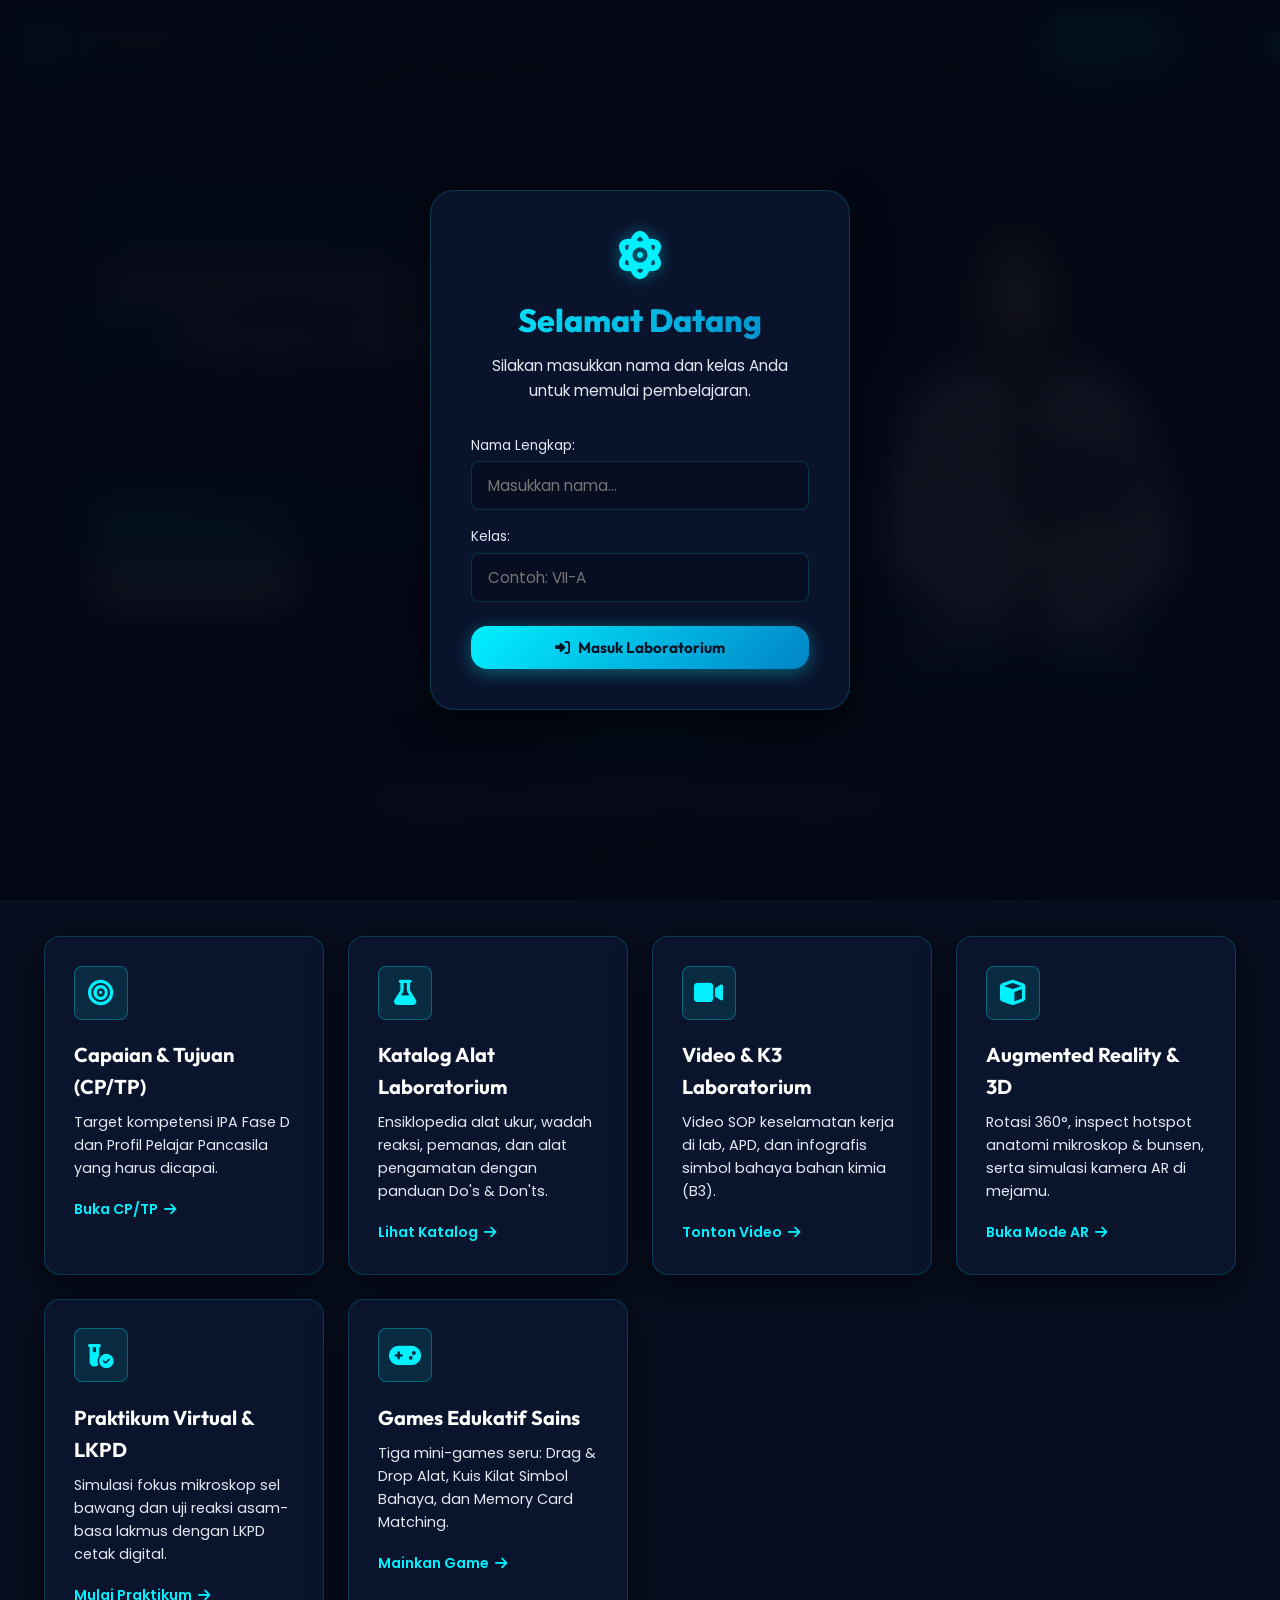
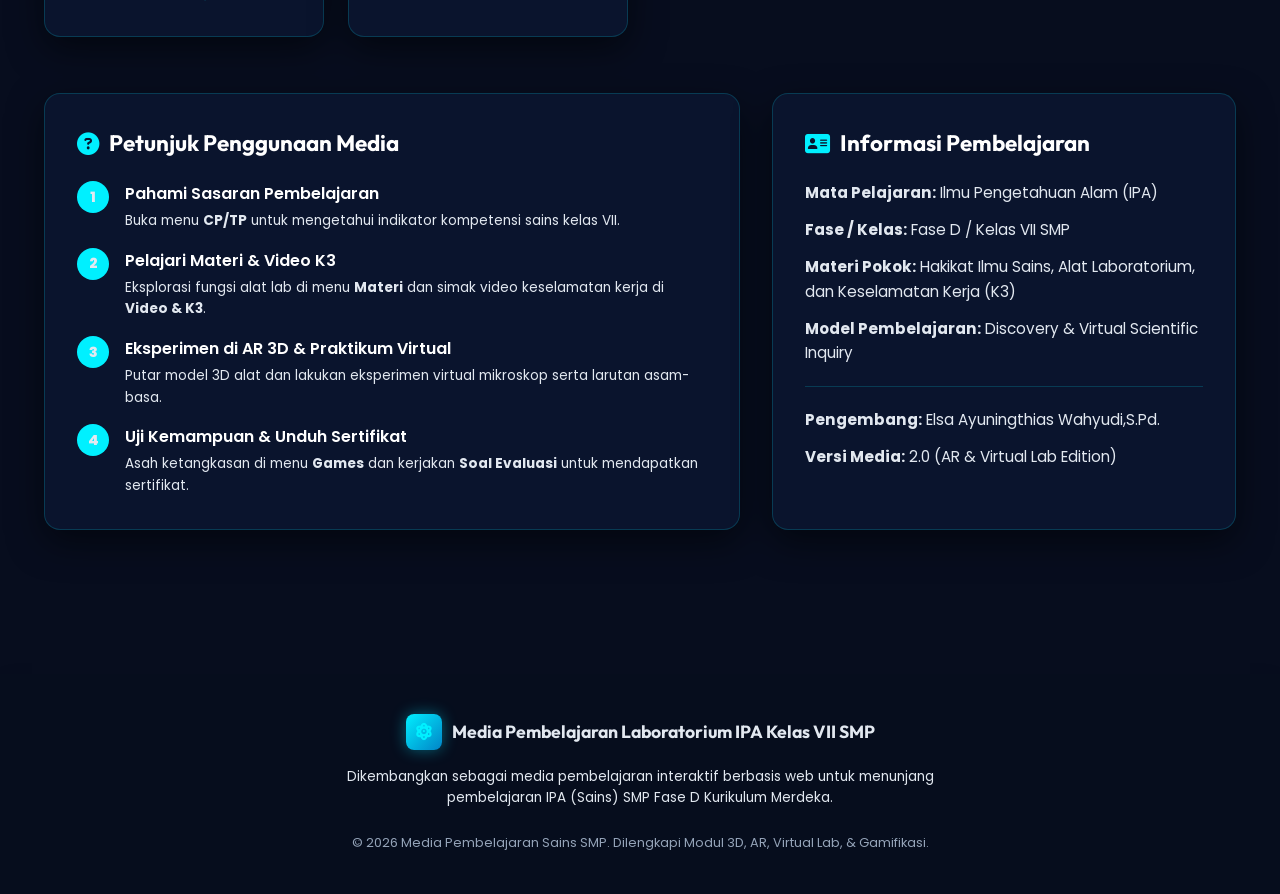
==== commit b06d6605: "testing" ====
--- a/index.html
+++ b/index.html
@@ -1418,16 +1418,17 @@
               <!-- Frog Character on Bottom Lilypad -->
               <div class="frog-character-container">
                 <div class="frog-character" id="frog-character">
-                  <svg viewBox="0 0 160 160" width="145" height="145">
+                  <svg viewBox="0 0 200 200" width="150" height="150">
                     <defs>
-                      <radialGradient id="frogSkinGrad" cx="50%" cy="40%" r="60%">
-                        <stop offset="0%" stop-color="#8ee326"/>
-                        <stop offset="65%" stop-color="#72be1c"/>
-                        <stop offset="100%" stop-color="#3d7208"/>
+                      <radialGradient id="frogSkinGrad" cx="50%" cy="35%" r="65%">
+                        <stop offset="0%" stop-color="#8ce12b"/>
+                        <stop offset="60%" stop-color="#72be1c"/>
+                        <stop offset="100%" stop-color="#41770b"/>
                       </radialGradient>
-                      <radialGradient id="frogThighGrad" cx="40%" cy="40%" r="60%">
+                      <radialGradient id="frogThighGrad" cx="40%" cy="30%" r="70%">
                         <stop offset="0%" stop-color="#84d926"/>
-                        <stop offset="100%" stop-color="#376807"/>
+                        <stop offset="70%" stop-color="#65a815"/>
+                        <stop offset="100%" stop-color="#345e08"/>
                       </radialGradient>
                       <linearGradient id="frogPackGrad" x1="0%" y1="0%" x2="0%" y2="100%">
                         <stop offset="0%" stop-color="#a855f7"/>
@@ -1439,48 +1440,48 @@
                       </linearGradient>
                     </defs>
 
-                    <!-- REAR HIND LEGS & WEBBED TOES -->
-                    <g stroke="#1d3e09" stroke-width="2.6" stroke-linejoin="round" stroke-linecap="round">
-                      <!-- Left Rear Leg & Foot -->
-                      <path d="M44 100 C30 96, 14 108, 16 122 C17 127, 8 132, 10 138 C13 144, 21 140, 24 135 C25 143, 33 146, 38 140 C43 133, 40 125, 46 116 Z" fill="url(#frogThighGrad)"/>
-                      <!-- Right Rear Leg & Foot -->
-                      <path d="M116 100 C130 96, 146 108, 144 122 C143 127, 152 132, 150 138 C147 144, 139 140, 136 135 C135 143, 127 146, 122 140 C117 133, 120 125, 114 116 Z" fill="url(#frogThighGrad)"/>
+                    <!-- REAR LEGS & WEBBED TOES (Resting on leaf) -->
+                    <g stroke="#183606" stroke-width="3" stroke-linecap="round" stroke-linejoin="round">
+                      <!-- Left Rear Leg -->
+                      <path d="M60 125 C40 120, 22 132, 25 150 C26 156, 12 162, 16 170 C20 178, 30 172, 34 164 C36 174, 46 178, 52 170 C58 160, 52 148, 68 142 Z" fill="url(#frogThighGrad)"/>
+                      <!-- Right Rear Leg -->
+                      <path d="M140 125 C160 120, 178 132, 175 150 C174 156, 188 162, 184 170 C180 178, 170 172, 166 164 C164 174, 154 178, 148 170 C142 160, 148 148, 132 142 Z" fill="url(#frogThighGrad)"/>
 
                       <!-- FRONT ARMS & WEBBED HANDS REACHING FORWARD -->
                       <!-- Left Hand -->
-                      <path d="M52 64 C40 56, 26 44, 28 32 C30 26, 18 30, 20 22 C22 15, 30 20, 33 28 C37 18, 45 20, 47 30 C50 38, 44 46, 54 56 Z" fill="url(#frogSkinGrad)"/>
+                      <path d="M70 80 C56 70, 36 55, 38 40 C40 32, 24 38, 26 26 C28 16, 38 24, 42 34 C48 20, 58 24, 60 36 C64 48, 58 60, 72 74 Z" fill="url(#frogSkinGrad)"/>
                       <!-- Right Hand -->
-                      <path d="M108 64 C120 56, 134 44, 132 32 C130 26, 142 30, 140 22 C138 15, 130 20, 127 28 C123 18, 115 20, 113 30 C110 38, 116 46, 106 56 Z" fill="url(#frogSkinGrad)"/>
-
-                      <!-- MAIN BODY (Back View) -->
-                      <path d="M54 68 C44 84, 44 116, 58 130 C68 140, 92 140, 102 130 C116 116, 116 84, 106 68 C96 58, 64 58, 54 68 Z" fill="url(#frogSkinGrad)"/>
-
-                      <!-- HEAD (Looking Up) -->
-                      <ellipse cx="80" cy="54" rx="34" ry="24" fill="url(#frogSkinGrad)"/>
-
-                      <!-- EYES (Bulging Upward) -->
-                      <ellipse cx="61" cy="36" rx="14" ry="12" fill="#ffffff"/>
-                      <ellipse cx="99" cy="36" rx="14" ry="12" fill="#ffffff"/>
+                      <path d="M130 80 C144 70, 164 55, 162 40 C160 32, 176 38, 174 26 C172 16, 162 24, 158 34 C152 20, 142 24, 140 36 C136 48, 142 60, 128 74 Z" fill="url(#frogSkinGrad)"/>
+
+                      <!-- FROG BODY (Back View) -->
+                      <path d="M68 85 C55 105, 54 145, 72 164 C84 176, 116 176, 128 164 C146 145, 145 105, 132 85 C120 72, 80 72, 68 85 Z" fill="url(#frogSkinGrad)"/>
+
+                      <!-- FROG HEAD (Looking Upwards) -->
+                      <ellipse cx="100" cy="68" rx="44" ry="30" fill="url(#frogSkinGrad)"/>
+
+                      <!-- BIG BULGING EYES (Protruding Upwards) -->
+                      <ellipse cx="76" cy="45" rx="18" ry="15" fill="#ffffff"/>
+                      <ellipse cx="124" cy="45" rx="18" ry="15" fill="#ffffff"/>
+
+                      <!-- PUPILS LOOKING UPWARDS -->
+                      <ellipse cx="76" cy="39" rx="9" ry="9" fill="#0f172a"/>
+                      <ellipse cx="124" cy="39" rx="9" ry="9" fill="#0f172a"/>
+                      <!-- Eye highlights -->
+                      <circle cx="80" cy="36" r="3" fill="#ffffff"/>
+                      <circle cx="128" cy="36" r="3" fill="#ffffff"/>
+                    </g>
+
+                    <!-- PURPLE BACKPACK WITH 'e' BADGE -->
+                    <path d="M78 86 C72 98, 70 114, 74 132" stroke="url(#frogStrapGrad)" stroke-width="8" stroke-linecap="round" fill="none"/>
+                    <path d="M122 86 C128 98, 130 114, 126 132" stroke="url(#frogStrapGrad)" stroke-width="8" stroke-linecap="round" fill="none"/>
+
+                    <g filter="drop-shadow(0 5px 8px rgba(0,0,0,0.4))">
+                      <rect x="66" y="98" width="68" height="58" rx="20" fill="url(#frogPackGrad)" stroke="#4c1d95" stroke-width="3.5"/>
+                      <rect x="74" y="93" width="52" height="12" rx="6" fill="#6b21a8" stroke="#4c1d95" stroke-width="2.5"/>
                       
-                      <!-- Pupils Looking Upwards -->
-                      <ellipse cx="61" cy="32" rx="7" ry="7" fill="#0f172a"/>
-                      <ellipse cx="99" cy="32" rx="7" ry="7" fill="#0f172a"/>
-                      <!-- Glare / Catchlight -->
-                      <circle cx="64" cy="29" r="2.2" fill="#ffffff"/>
-                      <circle cx="102" cy="29" r="2.2" fill="#ffffff"/>
-                    </g>
-
-                    <!-- PURPLE BACKPACK WITH EMBLEM 'e' -->
-                    <path d="M62 70 C58 78, 56 90, 58 104" stroke="url(#frogStrapGrad)" stroke-width="6" stroke-linecap="round" fill="none"/>
-                    <path d="M98 70 C102 78, 104 90, 102 104" stroke="url(#frogStrapGrad)" stroke-width="6" stroke-linecap="round" fill="none"/>
-
-                    <g filter="drop-shadow(0 4px 6px rgba(0,0,0,0.35))">
-                      <rect x="52" y="80" width="56" height="48" rx="16" fill="url(#frogPackGrad)" stroke="#4c1d95" stroke-width="3"/>
-                      <rect x="58" y="76" width="44" height="10" rx="5" fill="#6b21a8" stroke="#4c1d95" stroke-width="2"/>
-                      
-                      <!-- Lime Green 'e' Badge -->
-                      <rect x="64" y="92" width="32" height="26" rx="8" fill="#84cc16" stroke="#2d4a0f" stroke-width="2"/>
-                      <text x="80" y="112" font-family="'Poppins', 'Arial Rounded MT Bold', sans-serif" font-weight="900" font-size="22" fill="#ffffff" text-anchor="middle">e</text>
+                      <!-- Light-Green 'e' Emblem -->
+                      <rect x="80" y="112" width="40" height="32" rx="10" fill="#84cc16" stroke="#224408" stroke-width="2.5"/>
+                      <text x="100" y="136" font-family="'Poppins', 'Arial Rounded MT Bold', sans-serif" font-weight="900" font-size="26" fill="#ffffff" text-anchor="middle">e</text>
                     </g>
                   </svg>
                 </div>
--- a/css/style.css
+++ b/css/style.css
@@ -3133,6 +3133,16 @@
   100% { background-position: 0 0, 30px 40px; }
 }
 
+.water-bg-layer.water-advancing {
+  animation: waterAdvanceStream 0.75s cubic-bezier(0.4, 0, 0.2, 1) forwards !important;
+}
+
+@keyframes waterAdvanceStream {
+  0% { transform: translateY(0); }
+  50% { transform: translateY(80px); }
+  100% { transform: translateY(0); }
+}
+
 /* Decorative Background Lilypads (Lush Pond Layout) */
 .deco-lilypad {
   position: absolute;
@@ -3246,11 +3256,24 @@
   transition: all 0.5s cubic-bezier(0.34, 1.56, 0.64, 1);
 }
 
+.lilypad-wrapper.entering {
+  animation: lilyEntrance 0.5s cubic-bezier(0.34, 1.56, 0.64, 1) forwards;
+}
+@keyframes lilyEntrance {
+  0% { opacity: 0; transform: translateY(-50px) scale(0.7); }
+  100% { opacity: 1; transform: translateY(0) scale(1); }
+}
+
+.lilypad-wrapper.fade-out {
+  opacity: 0 !important;
+  transform: translateY(60px) scale(0.6) !important;
+  transition: all 0.5s ease-out !important;
+}
+
 /* Option A: Bottom-Left Tier */
 #lilypad-wrap-0 {
   left: 20%;
   top: 215px;
-  animation: floatLily 4s ease-in-out infinite;
 }
 
 /* Option B: Top-Center Tier */
@@ -3258,14 +3281,12 @@
   left: 50%;
   top: 120px;
   transform: translateX(-50%);
-  animation: floatLily 4s ease-in-out infinite -1.3s;
 }
 
 /* Option C: Bottom-Right Tier */
 #lilypad-wrap-2 {
   right: 20%;
   top: 215px;
-  animation: floatLily 4s ease-in-out infinite -2.6s;
 }
 
 .lilypad-badge {
@@ -3317,14 +3338,14 @@
 }
 
 .lilypad:hover {
-  transform: scale(1.1);
+  transform: scale(1.08);
   box-shadow: 0 18px 32px rgba(0,0,0,0.55), 0 0 25px rgba(118, 200, 40, 0.7);
 }
 
 .lilypad.correct-flash {
   background: conic-gradient(from 45deg, #15803d 0deg, #15803d 310deg, transparent 310deg, transparent 360deg) !important;
-  box-shadow: 0 0 40px #22c55e !important;
-  transform: scale(1.15);
+  box-shadow: 0 0 40px #22c55e, 0 0 70px rgba(34, 197, 94, 0.6) !important;
+  transform: scale(1.12);
 }
 
 .lilypad.wrong-flash {
@@ -3342,6 +3363,7 @@
   flex-direction: column;
   align-items: center;
   z-index: 25;
+  transition: transform 0.6s cubic-bezier(0.4, 0, 0.2, 1);
 }
 
 .lilypad-bottom {
@@ -3355,6 +3377,7 @@
   bottom: -30px;
   z-index: 1;
   box-shadow: 0 14px 30px rgba(0,0,0,0.55);
+  transition: all 0.6s ease;
 }
 
 .frog-character {
@@ -3362,11 +3385,19 @@
   height: 145px;
   z-index: 2;
   filter: drop-shadow(0 10px 14px rgba(0,0,0,0.5));
-  transition: all 0.6s cubic-bezier(0.34, 1.56, 0.64, 1);
   position: relative;
   display: flex;
   justify-content: center;
   align-items: center;
+  transform-origin: center bottom;
+}
+
+.frog-character.idling {
+  animation: frogBreathe 3s ease-in-out infinite;
+}
+@keyframes frogBreathe {
+  0%, 100% { transform: scale(1, 1); }
+  50% { transform: scale(1.02, 0.98) translateY(1px); }
 }
 
 .frog-character svg {
@@ -3379,8 +3410,8 @@
 }
 @keyframes frogSinkAnim {
   0% { transform: translateY(0) scale(1); opacity: 1; }
-  50% { transform: translateY(60px) scale(0.8) rotate(20deg); opacity: 0.8; }
-  100% { transform: translateY(140px) scale(0.3) rotate(90deg); opacity: 0; filter: blur(4px); }
+  45% { transform: translateY(45px) scale(0.8) rotate(15deg); opacity: 0.85; }
+  100% { transform: translateY(150px) scale(0.2) rotate(80deg); opacity: 0; filter: blur(6px); }
 }
 
 @keyframes floatLily {
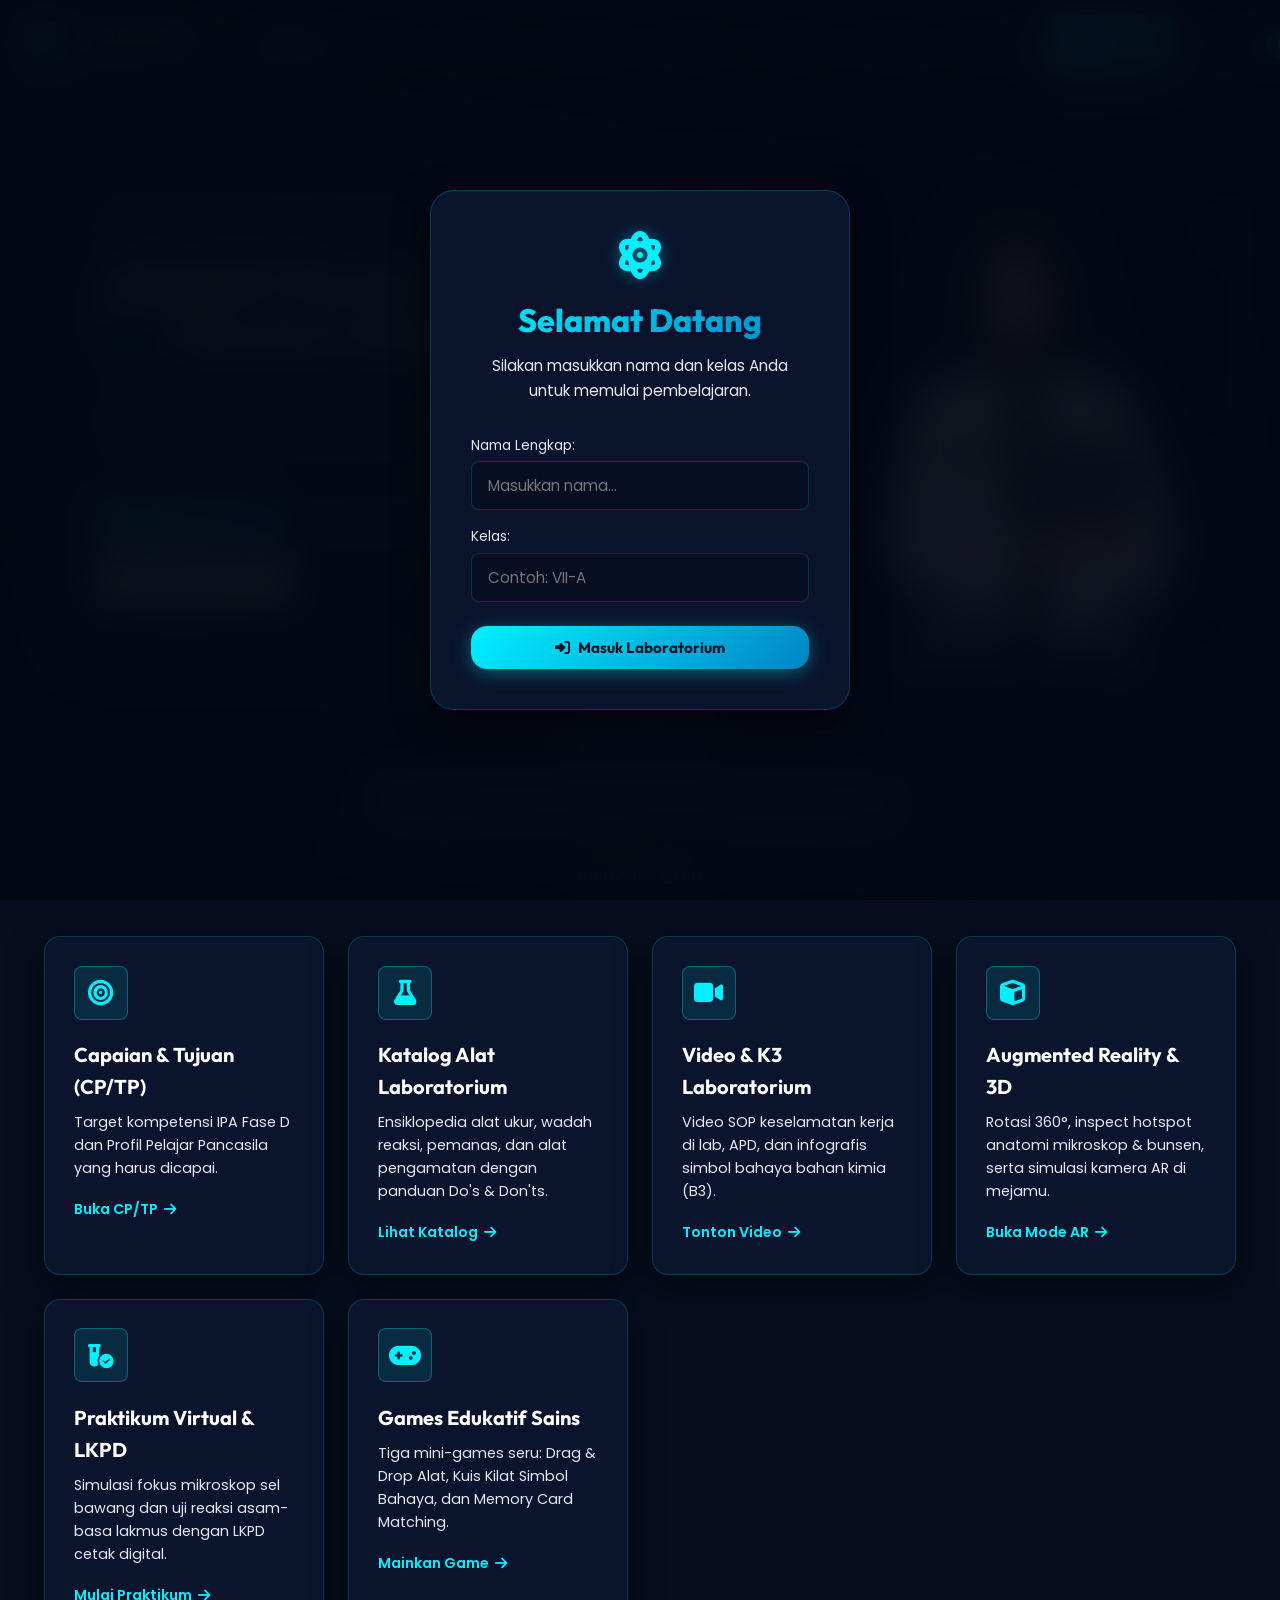
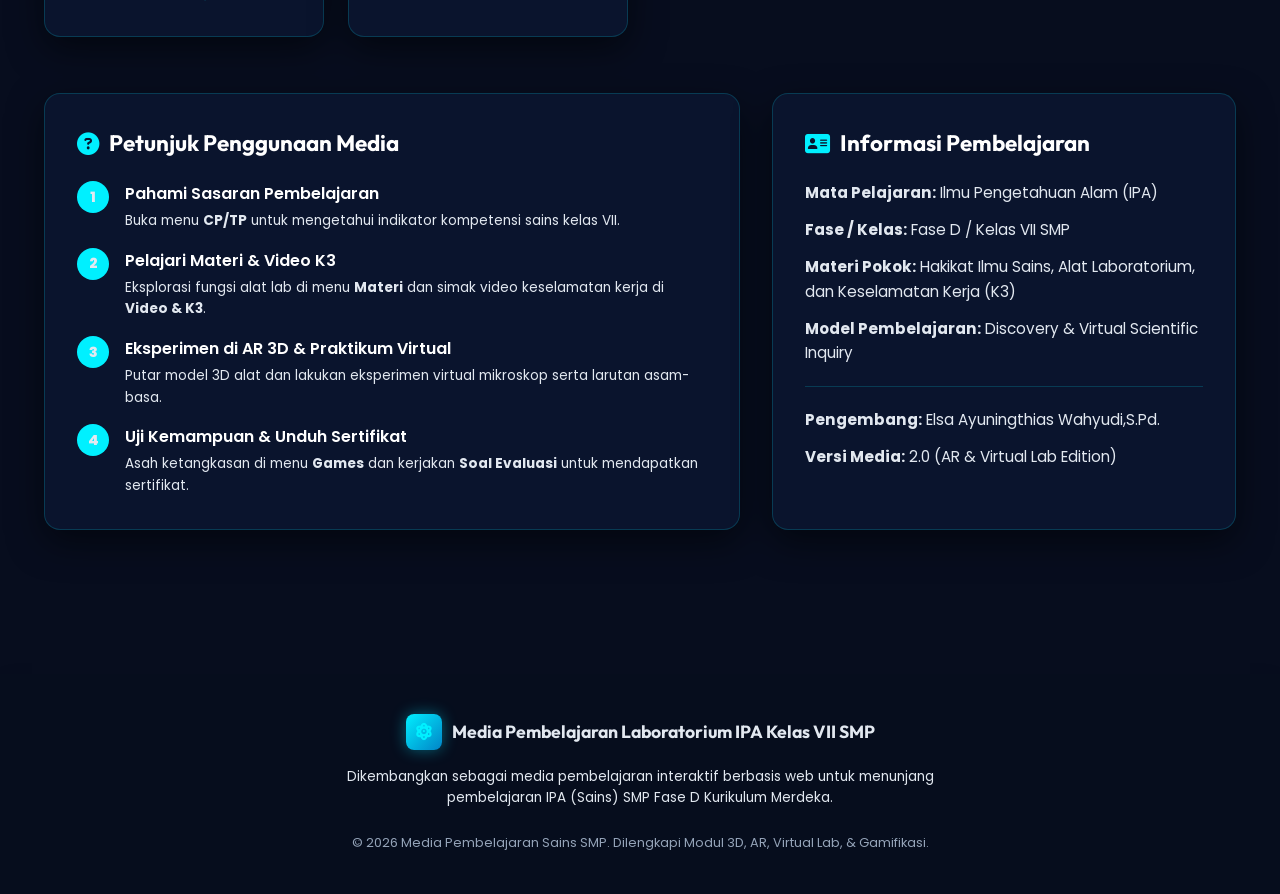
==== commit 9274d6c2: "testing" ====
--- a/index.html
+++ b/index.html
@@ -1376,14 +1376,18 @@
           <div class="froggy-game-wrapper" id="froggy-game-wrapper">
             <!-- Top Green Header Bar -->
             <div class="froggy-header">
-              <div class="froggy-lives">
-                LIVES ❤️ <strong id="froggy-lives-count">3</strong>
+              <div class="froggy-badge-box">
+                <span class="froggy-badge-label">LIVES</span>
+                <i class="fa-solid fa-heart" style="color: #ffffff;"></i>
+                <strong id="froggy-lives-count">4</strong>
               </div>
               <div class="froggy-title">
-                Hakikat Ilmu Sains dan Metode Ilmiah
-              </div>
-              <div class="froggy-score">
-                SCORE 🪙 <strong id="froggy-score-count">0</strong>
+                Kuis Alat Laboratorium IPA
+              </div>
+              <div class="froggy-badge-box">
+                <span class="froggy-badge-label">SCORE</span>
+                <span class="educaplay-coin">ⓔ</span>
+                <strong id="froggy-score-count">0</strong>
               </div>
             </div>
 
@@ -1493,14 +1497,14 @@
                 <div class="froggy-timer-box">
                   <div class="timer-circle" id="froggy-q-badge-bottom">1</div>
                   <div class="timer-bar">
-                    <span id="froggy-timer-text">00:20</span>
+                    <span id="froggy-timer-text">00:45</span>
                   </div>
+                  <button class="froggy-ctrl-btn" onclick="window.toggleAudio()" title="Pengaturan Audio">
+                    <i class="fa-solid fa-sliders"></i>
+                  </button>
                 </div>
 
                 <div class="froggy-action-btns">
-                  <button class="froggy-ctrl-btn" onclick="window.toggleAudio()" title="Musik Latar">
-                    <i class="fa-solid fa-volume-high"></i>
-                  </button>
                   <button class="froggy-ctrl-btn" onclick="window.labGames.toggleFroggyFullscreen()" title="Layar Penuh">
                     <i class="fa-solid fa-expand"></i>
                   </button>
--- a/css/style.css
+++ b/css/style.css
@@ -3058,32 +3058,57 @@
   display: flex;
   justify-content: space-between;
   align-items: center;
-  padding: 8px 24px;
-  background: #68a81d; /* Educaplay Natural Foliage Green */
+  padding: 6px 20px;
+  background: #649c1f; /* Educaplay Green */
   color: #ffffff;
   z-index: 25;
   font-weight: 700;
-  height: 48px;
+  height: 52px;
   box-shadow: 0 4px 10px rgba(0,0,0,0.2);
 }
 
-.froggy-lives, .froggy-score {
-  font-size: 0.88rem;
+.froggy-badge-box {
+  background: rgba(0, 0, 0, 0.22);
+  border: 1px solid rgba(255, 255, 255, 0.18);
+  border-radius: 20px;
+  padding: 4px 12px;
   display: flex;
   align-items: center;
   gap: 6px;
+  font-size: 0.84rem;
+  font-weight: 800;
+}
+.froggy-badge-label {
+  font-size: 0.72rem;
+  letter-spacing: 0.5px;
+  color: rgba(255, 255, 255, 0.85);
+}
+.froggy-badge-box strong {
+  font-size: 1.15rem;
+  font-weight: 900;
+  color: #ffffff;
+}
+
+.educaplay-coin {
+  display: inline-flex;
+  justify-content: center;
+  align-items: center;
+  width: 20px;
+  height: 20px;
+  background: #76c828;
+  color: #ffffff;
+  border-radius: 50%;
+  font-size: 0.75rem;
+  font-weight: 900;
+  border: 1px solid #ffffff;
+}
+
+.froggy-title {
+  font-size: 1.15rem;
   letter-spacing: 0.5px;
   font-weight: 800;
-}
-.froggy-lives strong, .froggy-score strong {
-  font-size: 1.15rem;
-  font-weight: 900;
-}
-.froggy-title {
-  font-size: 1.05rem;
-  letter-spacing: 0.5px;
-  font-weight: 800;
-  text-shadow: 0 1px 2px rgba(0,0,0,0.25);
+  color: #ffffff;
+  text-shadow: 0 1px 3px rgba(0,0,0,0.3);
 }
 
 .froggy-overlay {
@@ -3146,12 +3171,12 @@
 /* Decorative Background Lilypads (Lush Pond Layout) */
 .deco-lilypad {
   position: absolute;
-  width: 165px;
-  height: 165px;
+  width: 175px;
+  height: 175px;
   border-radius: 50%;
   background: 
     radial-gradient(circle at 45% 45%, rgba(255,255,255,0.06) 0%, transparent 60%),
-    conic-gradient(from 40deg, #16330b 0deg, #16330b 310deg, transparent 310deg, transparent 360deg);
+    conic-gradient(from 40deg, #132d09 0deg, #132d09 310deg, transparent 310deg, transparent 360deg);
   box-shadow: 0 8px 18px rgba(0,0,0,0.35);
   opacity: 0.98;
   pointer-events: none;
@@ -3164,12 +3189,12 @@
   border: 1px dashed rgba(255,255,255,0.1);
 }
 
-.deco-lilypad-left-top   { left: -45px; top: 100px; transform: rotate(-30deg); width: 160px; height: 160px; }
-.deco-lilypad-left-mid   { left: -35px; top: 250px; transform: rotate(15deg); width: 170px; height: 170px; }
-.deco-lilypad-right-top  { right: -45px; top: 90px; transform: rotate(45deg); width: 165px; height: 165px; }
-.deco-lilypad-right-mid  { right: -35px; top: 240px; transform: rotate(-50deg); width: 175px; height: 175px; }
-.deco-lilypad-back-left  { left: 18%; top: 70px; transform: rotate(110deg); width: 150px; height: 150px; opacity: 0.9; }
-.deco-lilypad-back-right { right: 18%; top: 75px; transform: rotate(-80deg); width: 155px; height: 155px; opacity: 0.9; }
+.deco-lilypad-left-top   { left: -50px; top: 90px; transform: rotate(-30deg); width: 170px; height: 170px; }
+.deco-lilypad-left-mid   { left: -40px; top: 260px; transform: rotate(15deg); width: 180px; height: 180px; }
+.deco-lilypad-right-top  { right: -50px; top: 80px; transform: rotate(45deg); width: 175px; height: 175px; }
+.deco-lilypad-right-mid  { right: -40px; top: 250px; transform: rotate(-50deg); width: 185px; height: 185px; }
+.deco-lilypad-back-left  { left: 16%; top: 60px; transform: rotate(110deg); width: 160px; height: 160px; opacity: 0.92; }
+.deco-lilypad-back-right { right: 16%; top: 65px; transform: rotate(-80deg); width: 165px; height: 165px; opacity: 0.92; }
 
 /* Question Top Card */
 .froggy-question-container {
@@ -3201,7 +3226,7 @@
   padding: 10px 24px;
   border-radius: 14px;
   font-weight: 800;
-  font-size: 1.15rem;
+  font-size: 1.18rem;
   line-height: 1.4;
   box-shadow: 0 8px 24px rgba(0,0,0,0.25);
   width: 100%;
@@ -3216,8 +3241,9 @@
 
 .froggy-q-img-wrap {
   flex-shrink: 0;
-  width: 65px;
+  width: 70px;
   height: 65px;
+  position: relative;
   display: flex;
   align-items: center;
   justify-content: center;
@@ -3230,6 +3256,20 @@
   max-width: 100%;
   max-height: 100%;
   object-fit: contain;
+}
+.froggy-q-img-wrap .zoom-icon {
+  position: absolute;
+  top: 3px;
+  right: 3px;
+  font-size: 0.65rem;
+  background: rgba(0, 0, 0, 0.65);
+  color: #ffffff;
+  width: 16px;
+  height: 16px;
+  border-radius: 50%;
+  display: flex;
+  justify-content: center;
+  align-items: center;
 }
 
 .froggy-q-text-body {
@@ -3307,11 +3347,11 @@
 }
 
 .lilypad {
-  width: 165px;
-  height: 165px;
+  width: 175px;
+  height: 175px;
   background: 
-    radial-gradient(circle at 45% 45%, rgba(255,255,255,0.08) 0%, transparent 60%),
-    conic-gradient(from 45deg, #17340b 0deg, #17340b 310deg, transparent 310deg, transparent 360deg);
+    radial-gradient(circle at 45% 45%, rgba(255,255,255,0.06) 0%, transparent 60%),
+    conic-gradient(from 45deg, #132d09 0deg, #132d09 310deg, transparent 310deg, transparent 360deg);
   border-radius: 50%;
   position: relative;
   cursor: pointer;
@@ -3319,8 +3359,8 @@
   justify-content: center;
   align-items: center;
   text-align: center;
-  padding: 18px;
-  font-size: 0.98rem;
+  padding: 16px;
+  font-size: 1.02rem;
   font-weight: 800;
   color: #ffffff;
   text-shadow: 0 2px 4px rgba(0,0,0,0.9);
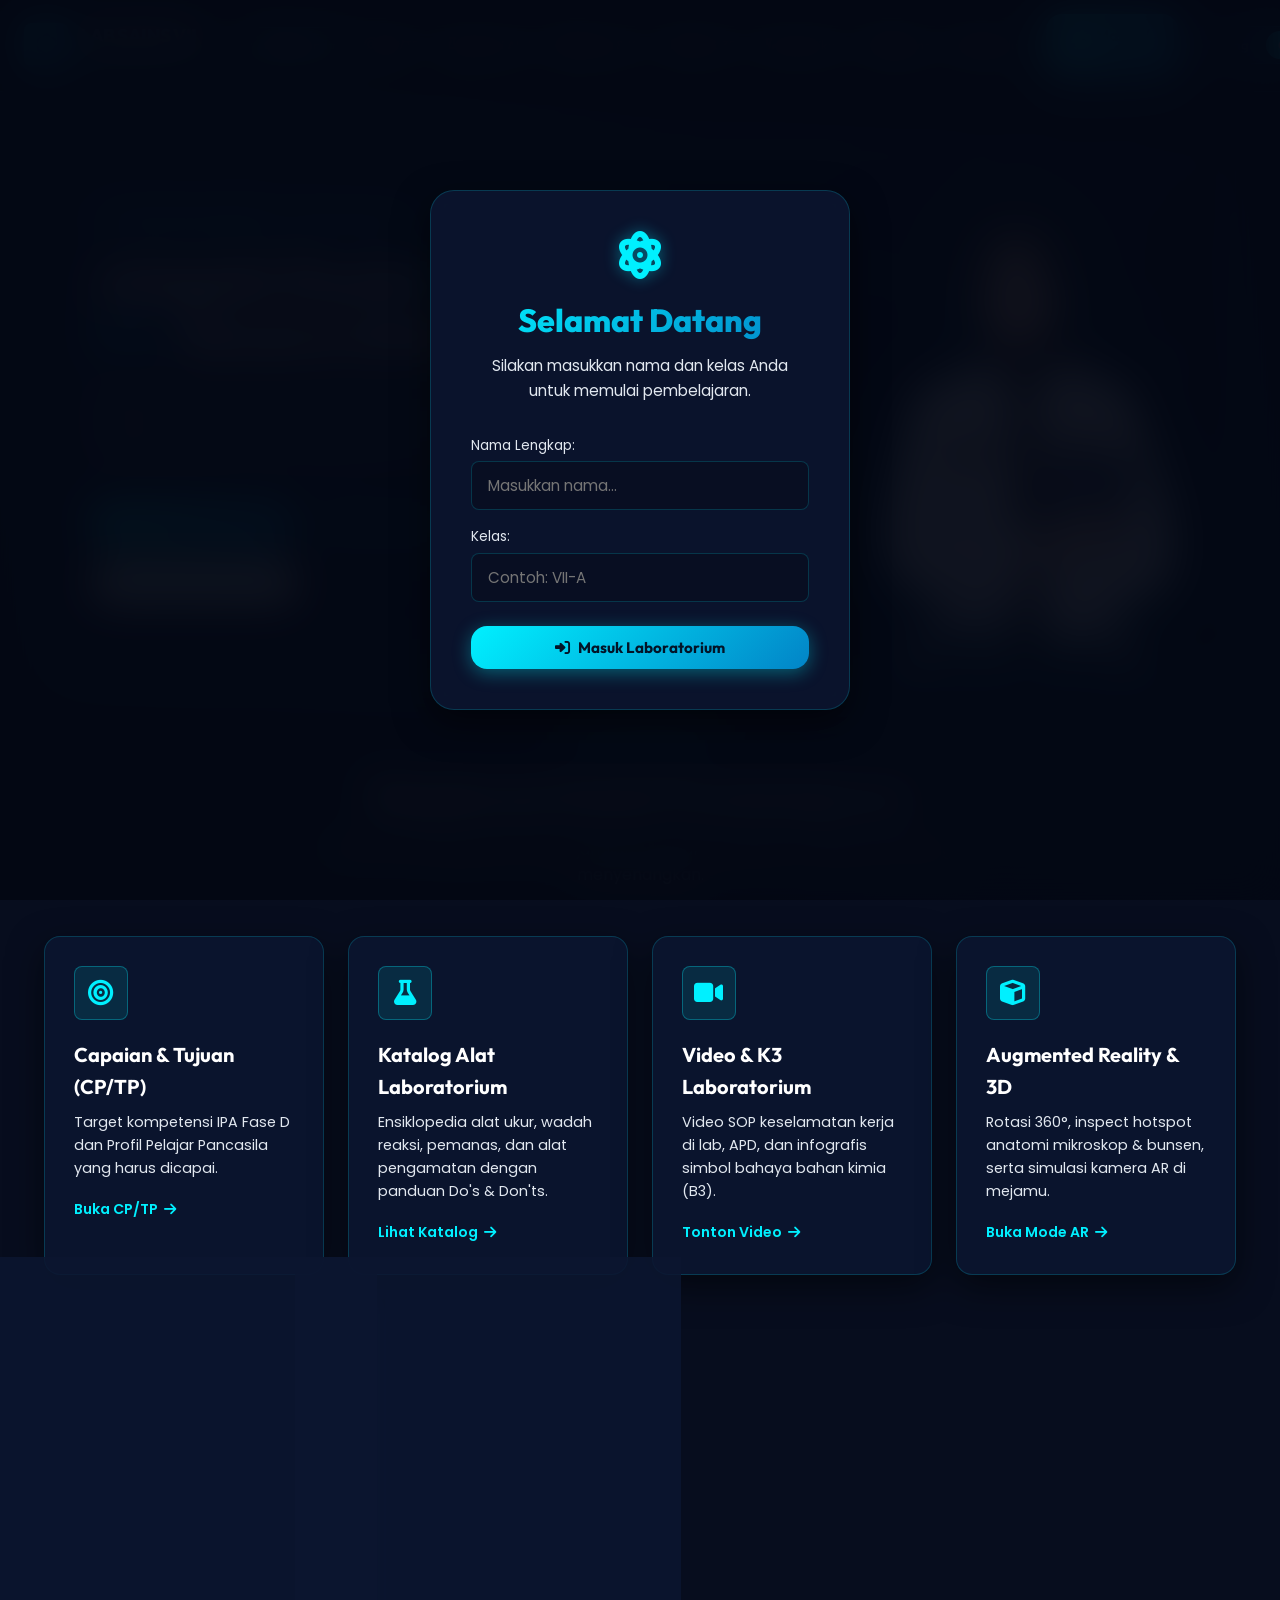
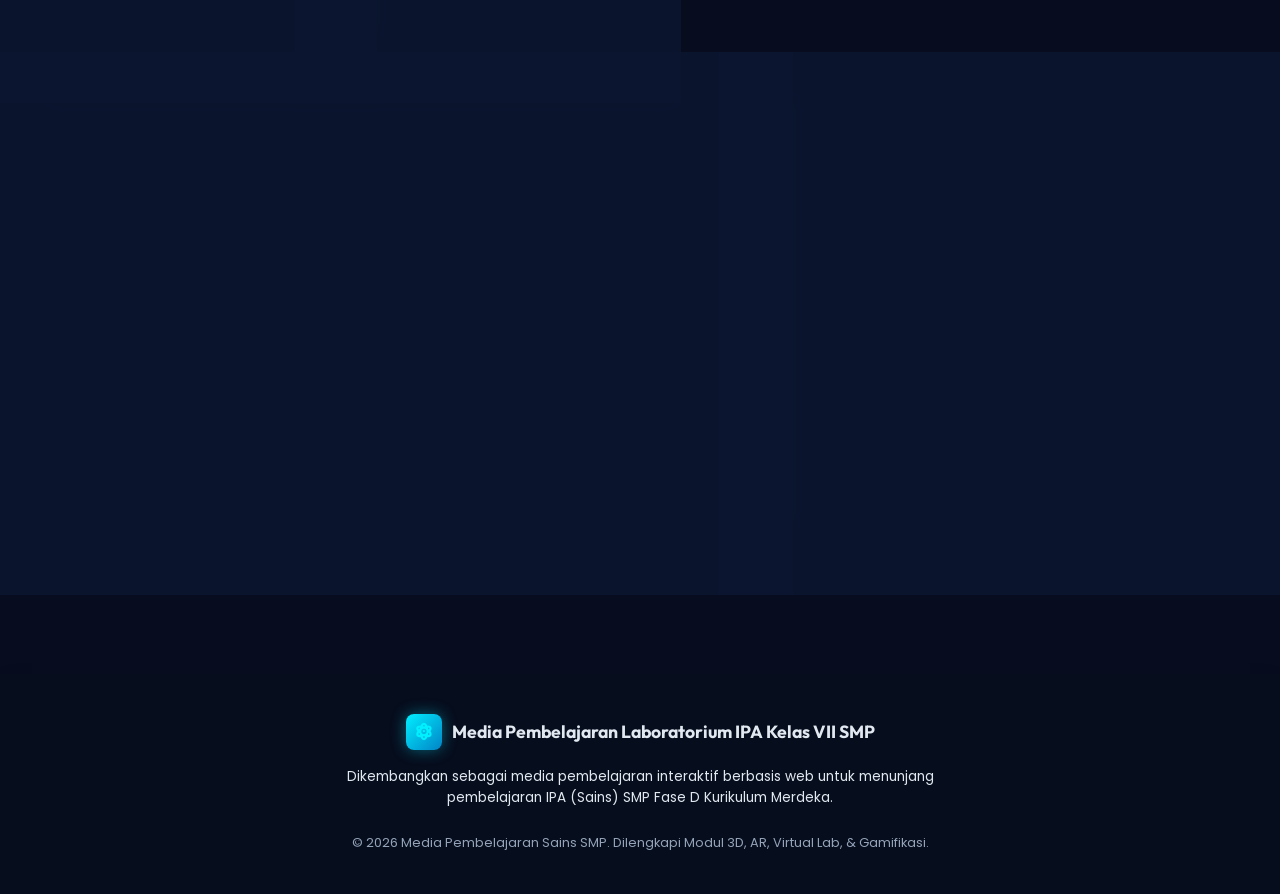
==== commit f4b0b7c2: "testing" ====
--- a/index.html
+++ b/index.html
@@ -1421,71 +1421,150 @@
 
               <!-- Frog Character on Bottom Lilypad -->
               <div class="frog-character-container">
-                <div class="frog-character" id="frog-character">
-                  <svg viewBox="0 0 200 200" width="150" height="150">
+                <div class="frog-character idling" id="frog-character">
+                  <svg viewBox="0 0 200 200" width="160" height="160" class="frog-svg">
                     <defs>
-                      <radialGradient id="frogSkinGrad" cx="50%" cy="35%" r="65%">
-                        <stop offset="0%" stop-color="#8ce12b"/>
-                        <stop offset="60%" stop-color="#72be1c"/>
-                        <stop offset="100%" stop-color="#41770b"/>
+                      <!-- Frog Skin Gradients -->
+                      <radialGradient id="frogSkinGrad" cx="50%" cy="38%" r="62%">
+                        <stop offset="0%" stop-color="#9ce828"/>
+                        <stop offset="45%" stop-color="#7ec819"/>
+                        <stop offset="80%" stop-color="#5fa50f"/>
+                        <stop offset="100%" stop-color="#3d7207"/>
                       </radialGradient>
-                      <radialGradient id="frogThighGrad" cx="40%" cy="30%" r="70%">
-                        <stop offset="0%" stop-color="#84d926"/>
-                        <stop offset="70%" stop-color="#65a815"/>
-                        <stop offset="100%" stop-color="#345e08"/>
+                      <linearGradient id="frogLimbGrad" x1="0%" y1="0%" x2="0%" y2="100%">
+                        <stop offset="0%" stop-color="#9ae527"/>
+                        <stop offset="50%" stop-color="#7ec518"/>
+                        <stop offset="100%" stop-color="#4d8c0c"/>
+                      </linearGradient>
+                      <radialGradient id="frogThighGrad" cx="42%" cy="35%" r="65%">
+                        <stop offset="0%" stop-color="#93e322"/>
+                        <stop offset="65%" stop-color="#69b213"/>
+                        <stop offset="100%" stop-color="#386b06"/>
                       </radialGradient>
+                      <!-- Backpack Purple Gradients -->
                       <linearGradient id="frogPackGrad" x1="0%" y1="0%" x2="0%" y2="100%">
-                        <stop offset="0%" stop-color="#a855f7"/>
-                        <stop offset="100%" stop-color="#7e22ce"/>
+                        <stop offset="0%" stop-color="#b658f8"/>
+                        <stop offset="40%" stop-color="#9328d8"/>
+                        <stop offset="100%" stop-color="#640e9d"/>
                       </linearGradient>
                       <linearGradient id="frogStrapGrad" x1="0%" y1="0%" x2="0%" y2="100%">
-                        <stop offset="0%" stop-color="#6b21a8"/>
-                        <stop offset="100%" stop-color="#581c87"/>
+                        <stop offset="0%" stop-color="#841fc5"/>
+                        <stop offset="100%" stop-color="#550b85"/>
                       </linearGradient>
+                      <!-- Badge Lime Green -->
+                      <linearGradient id="frogBadgeGrad" x1="0%" y1="0%" x2="0%" y2="100%">
+                        <stop offset="0%" stop-color="#a3e635"/>
+                        <stop offset="100%" stop-color="#65a30d"/>
+                      </linearGradient>
+                      <!-- Frog Drop Shadow -->
+                      <filter id="frogShadow" x="-20%" y="-20%" width="140%" height="140%">
+                        <feDropShadow dx="0" dy="7" stdDeviation="4.5" flood-color="#081e02" flood-opacity="0.55"/>
+                      </filter>
                     </defs>
 
-                    <!-- REAR LEGS & WEBBED TOES (Resting on leaf) -->
-                    <g stroke="#183606" stroke-width="3" stroke-linecap="round" stroke-linejoin="round">
-                      <!-- Left Rear Leg -->
-                      <path d="M60 125 C40 120, 22 132, 25 150 C26 156, 12 162, 16 170 C20 178, 30 172, 34 164 C36 174, 46 178, 52 170 C58 160, 52 148, 68 142 Z" fill="url(#frogThighGrad)"/>
-                      <!-- Right Rear Leg -->
-                      <path d="M140 125 C160 120, 178 132, 175 150 C174 156, 188 162, 184 170 C180 178, 170 172, 166 164 C164 174, 154 178, 148 170 C142 160, 148 148, 132 142 Z" fill="url(#frogThighGrad)"/>
-
-                      <!-- FRONT ARMS & WEBBED HANDS REACHING FORWARD -->
-                      <!-- Left Hand -->
-                      <path d="M70 80 C56 70, 36 55, 38 40 C40 32, 24 38, 26 26 C28 16, 38 24, 42 34 C48 20, 58 24, 60 36 C64 48, 58 60, 72 74 Z" fill="url(#frogSkinGrad)"/>
-                      <!-- Right Hand -->
-                      <path d="M130 80 C144 70, 164 55, 162 40 C160 32, 176 38, 174 26 C172 16, 162 24, 158 34 C152 20, 142 24, 140 36 C136 48, 142 60, 128 74 Z" fill="url(#frogSkinGrad)"/>
-
-                      <!-- FROG BODY (Back View) -->
-                      <path d="M68 85 C55 105, 54 145, 72 164 C84 176, 116 176, 128 164 C146 145, 145 105, 132 85 C120 72, 80 72, 68 85 Z" fill="url(#frogSkinGrad)"/>
-
-                      <!-- FROG HEAD (Looking Upwards) -->
-                      <ellipse cx="100" cy="68" rx="44" ry="30" fill="url(#frogSkinGrad)"/>
-
-                      <!-- BIG BULGING EYES (Protruding Upwards) -->
-                      <ellipse cx="76" cy="45" rx="18" ry="15" fill="#ffffff"/>
-                      <ellipse cx="124" cy="45" rx="18" ry="15" fill="#ffffff"/>
-
-                      <!-- PUPILS LOOKING UPWARDS -->
-                      <ellipse cx="76" cy="39" rx="9" ry="9" fill="#0f172a"/>
-                      <ellipse cx="124" cy="39" rx="9" ry="9" fill="#0f172a"/>
-                      <!-- Eye highlights -->
-                      <circle cx="80" cy="36" r="3" fill="#ffffff"/>
-                      <circle cx="128" cy="36" r="3" fill="#ffffff"/>
-                    </g>
-
-                    <!-- PURPLE BACKPACK WITH 'e' BADGE -->
-                    <path d="M78 86 C72 98, 70 114, 74 132" stroke="url(#frogStrapGrad)" stroke-width="8" stroke-linecap="round" fill="none"/>
-                    <path d="M122 86 C128 98, 130 114, 126 132" stroke="url(#frogStrapGrad)" stroke-width="8" stroke-linecap="round" fill="none"/>
-
-                    <g filter="drop-shadow(0 5px 8px rgba(0,0,0,0.4))">
-                      <rect x="66" y="98" width="68" height="58" rx="20" fill="url(#frogPackGrad)" stroke="#4c1d95" stroke-width="3.5"/>
-                      <rect x="74" y="93" width="52" height="12" rx="6" fill="#6b21a8" stroke="#4c1d95" stroke-width="2.5"/>
+                    <g filter="url(#frogShadow)">
+                      <!-- 1. HIND LEGS & WEBBED FEET -->
+                      <g stroke="#1e4404" stroke-width="2.6" stroke-linecap="round" stroke-linejoin="round">
+                        <!-- Left Thigh -->
+                        <path d="M72 136 C44 126 24 140 26 160 C28 176 48 184 74 176 C82 173 84 158 84 150 Z" fill="url(#frogThighGrad)"/>
+                        <!-- Left Webbed Toes & Pads -->
+                        <path d="M36 140 C28 132 18 135 20 144 C22 149 16 140 10 147 C14 155 12 153 8 161 C14 167 24 172 34 164 Z" fill="url(#frogLimbGrad)"/>
+                        <circle cx="19" cy="139" r="3.2" fill="#a4f033" stroke="#1e4404" stroke-width="2"/>
+                        <circle cx="10" cy="149" r="3.2" fill="#a4f033" stroke="#1e4404" stroke-width="2"/>
+                        <circle cx="9" cy="162" r="3.2" fill="#a4f033" stroke="#1e4404" stroke-width="2"/>
+
+                        <!-- Right Thigh -->
+                        <path d="M128 136 C156 126 176 140 174 160 C172 176 152 184 126 176 C118 173 116 158 116 150 Z" fill="url(#frogThighGrad)"/>
+                        <!-- Right Webbed Toes & Pads -->
+                        <path d="M164 140 C172 132 182 135 180 144 C178 149 184 140 190 147 C186 155 188 153 192 161 C186 167 176 172 166 164 Z" fill="url(#frogLimbGrad)"/>
+                        <circle cx="181" cy="139" r="3.2" fill="#a4f033" stroke="#1e4404" stroke-width="2"/>
+                        <circle cx="190" cy="149" r="3.2" fill="#a4f033" stroke="#1e4404" stroke-width="2"/>
+                        <circle cx="191" cy="162" r="3.2" fill="#a4f033" stroke="#1e4404" stroke-width="2"/>
+                      </g>
+
+                      <!-- 2. FRONT ARMS & WEBBED HANDS REACHING FORWARD -->
+                      <g stroke="#1e4404" stroke-width="2.6" stroke-linecap="round" stroke-linejoin="round">
+                        <!-- Left Forearm -->
+                        <path d="M72 98 C56 86 42 66 45 42 C46 36 41 34 37 42 C33 54 44 82 64 106 Z" fill="url(#frogLimbGrad)"/>
+                        <!-- Left Hand 3 Webbed Fingers -->
+                        <path d="M45 42 C41 32 31 28 34 22 C37 16 45 23 47 32" fill="url(#frogLimbGrad)"/>
+                        <circle cx="33" cy="21" r="3.4" fill="#a8f238" stroke="#1e4404" stroke-width="2"/>
+                        
+                        <path d="M47 33 C47 22 52 16 56 18 C60 20 56 30 53 36" fill="url(#frogLimbGrad)"/>
+                        <circle cx="57" cy="17" r="3.4" fill="#a8f238" stroke="#1e4404" stroke-width="2"/>
+                        
+                        <path d="M41 44 C33 42 25 46 23 52 C21 57 29 60 37 52" fill="url(#frogLimbGrad)"/>
+                        <circle cx="21" cy="54" r="3.4" fill="#a8f238" stroke="#1e4404" stroke-width="2"/>
+
+                        <!-- Right Forearm -->
+                        <path d="M128 98 C144 86 158 66 155 42 C154 36 159 34 163 42 C167 54 156 82 136 106 Z" fill="url(#frogLimbGrad)"/>
+                        <!-- Right Hand 3 Webbed Fingers -->
+                        <path d="M155 42 C159 32 169 28 166 22 C163 16 155 23 153 32" fill="url(#frogLimbGrad)"/>
+                        <circle cx="167" cy="21" r="3.4" fill="#a8f238" stroke="#1e4404" stroke-width="2"/>
+                        
+                        <path d="M153 33 C153 22 148 16 144 18 C140 20 144 30 147 36" fill="url(#frogLimbGrad)"/>
+                        <circle cx="143" cy="17" r="3.4" fill="#a8f238" stroke="#1e4404" stroke-width="2"/>
+                        
+                        <path d="M159 44 C167 42 175 46 177 52 C179 57 171 60 163 52" fill="url(#frogLimbGrad)"/>
+                        <circle cx="179" cy="54" r="3.4" fill="#a8f238" stroke="#1e4404" stroke-width="2"/>
+                      </g>
+
+                      <!-- 3. FROG TORSO / BODY -->
+                      <path d="M68 94 C56 110 56 146 70 164 C80 174 120 174 130 164 C144 146 144 110 132 94 C122 82 78 82 68 94 Z" fill="url(#frogSkinGrad)" stroke="#1e4404" stroke-width="2.8"/>
+
+                      <!-- 4. FROG HEAD (Dorsal view looking forward/up) -->
+                      <g stroke="#1e4404" stroke-width="2.6" stroke-linejoin="round">
+                        <!-- Head Base Dome -->
+                        <ellipse cx="100" cy="68" rx="42" ry="25" fill="url(#frogSkinGrad)"/>
+                        <!-- Eye Mounds -->
+                        <ellipse cx="78" cy="48" rx="19" ry="16" fill="url(#frogSkinGrad)"/>
+                        <ellipse cx="122" cy="48" rx="19" ry="16" fill="url(#frogSkinGrad)"/>
+                      </g>
+
+                      <!-- 5. BIG BULBOUS GLOSSY EYES (Looking Upwards) -->
+                      <!-- Eyeballs -->
+                      <ellipse cx="78" cy="46" rx="15" ry="13" fill="#ffffff" stroke="#173503" stroke-width="2"/>
+                      <ellipse cx="122" cy="46" rx="15" ry="13" fill="#ffffff" stroke="#173503" stroke-width="2"/>
                       
-                      <!-- Light-Green 'e' Emblem -->
-                      <rect x="80" y="112" width="40" height="32" rx="10" fill="#84cc16" stroke="#224408" stroke-width="2.5"/>
-                      <text x="100" y="136" font-family="'Poppins', 'Arial Rounded MT Bold', sans-serif" font-weight="900" font-size="26" fill="#ffffff" text-anchor="middle">e</text>
+                      <!-- Pupils (Glancing up towards questions) -->
+                      <ellipse cx="78" cy="41" rx="8.5" ry="7.5" fill="#0f172a"/>
+                      <ellipse cx="122" cy="41" rx="8.5" ry="7.5" fill="#0f172a"/>
+
+                      <!-- Specular Catchlights (Shining Eyes) -->
+                      <circle cx="81.5" cy="38.5" r="3.2" fill="#ffffff"/>
+                      <circle cx="125.5" cy="38.5" r="3.2" fill="#ffffff"/>
+                      <circle cx="75" cy="42.5" r="1.3" fill="#ffffff"/>
+                      <circle cx="119" cy="42.5" r="1.3" fill="#ffffff"/>
+
+                      <!-- Upper Eyelid Hoods -->
+                      <path d="M63 43 C68 32 88 32 94 43" fill="none" stroke="#1e4404" stroke-width="3" stroke-linecap="round"/>
+                      <path d="M106 43 C112 32 132 32 137 43" fill="none" stroke="#1e4404" stroke-width="3" stroke-linecap="round"/>
+
+                      <!-- 6. PURPLE BACKPACK WITH 'e' BADGE (Educaplay Official Style) -->
+                      <!-- Backpack Straps -->
+                      <path d="M78 84 C70 96 68 114 72 132" fill="none" stroke="url(#frogStrapGrad)" stroke-width="8.5" stroke-linecap="round"/>
+                      <path d="M78 84 C70 96 68 114 72 132" fill="none" stroke="#3b0764" stroke-width="2" stroke-linecap="round"/>
+
+                      <path d="M122 84 C130 96 132 114 128 132" fill="none" stroke="url(#frogStrapGrad)" stroke-width="8.5" stroke-linecap="round"/>
+                      <path d="M122 84 C130 96 132 114 128 132" fill="none" stroke="#3b0764" stroke-width="2" stroke-linecap="round"/>
+
+                      <!-- Main Purple Pack -->
+                      <g>
+                        <!-- Top Loop Handle -->
+                        <path d="M92 92 C92 84 108 84 108 92" fill="none" stroke="#5b108e" stroke-width="4.5" stroke-linecap="round"/>
+                        <!-- Backpack Body -->
+                        <rect x="68" y="96" width="64" height="54" rx="18" fill="url(#frogPackGrad)" stroke="#3b0764" stroke-width="3"/>
+                        <!-- Top Flap / Pocket Crease -->
+                        <path d="M70 110 Q100 116 130 110" fill="none" stroke="#4c0d7d" stroke-width="2.5" stroke-linecap="round"/>
+                        <rect x="76" y="92" width="48" height="12" rx="6" fill="#9d35e7" stroke="#3b0764" stroke-width="2"/>
+
+                        <!-- Center Lime Green 'e' Badge -->
+                        <ellipse cx="100" cy="128" rx="17" ry="15" fill="url(#frogBadgeGrad)" stroke="#1e4404" stroke-width="2.2"/>
+                        <ellipse cx="100" cy="128" rx="15" ry="13" fill="none" stroke="rgba(255,255,255,0.4)" stroke-width="1.2"/>
+                        
+                        <!-- Bold White 'e' Logo Character -->
+                        <text x="100" y="134" font-family="'Nunito', 'Poppins', 'Arial Rounded MT Bold', sans-serif" font-weight="900" font-size="20" fill="#ffffff" text-anchor="middle" filter="drop-shadow(0 1px 2px rgba(0,0,0,0.5))">e</text>
+                      </g>
                     </g>
                   </svg>
                 </div>
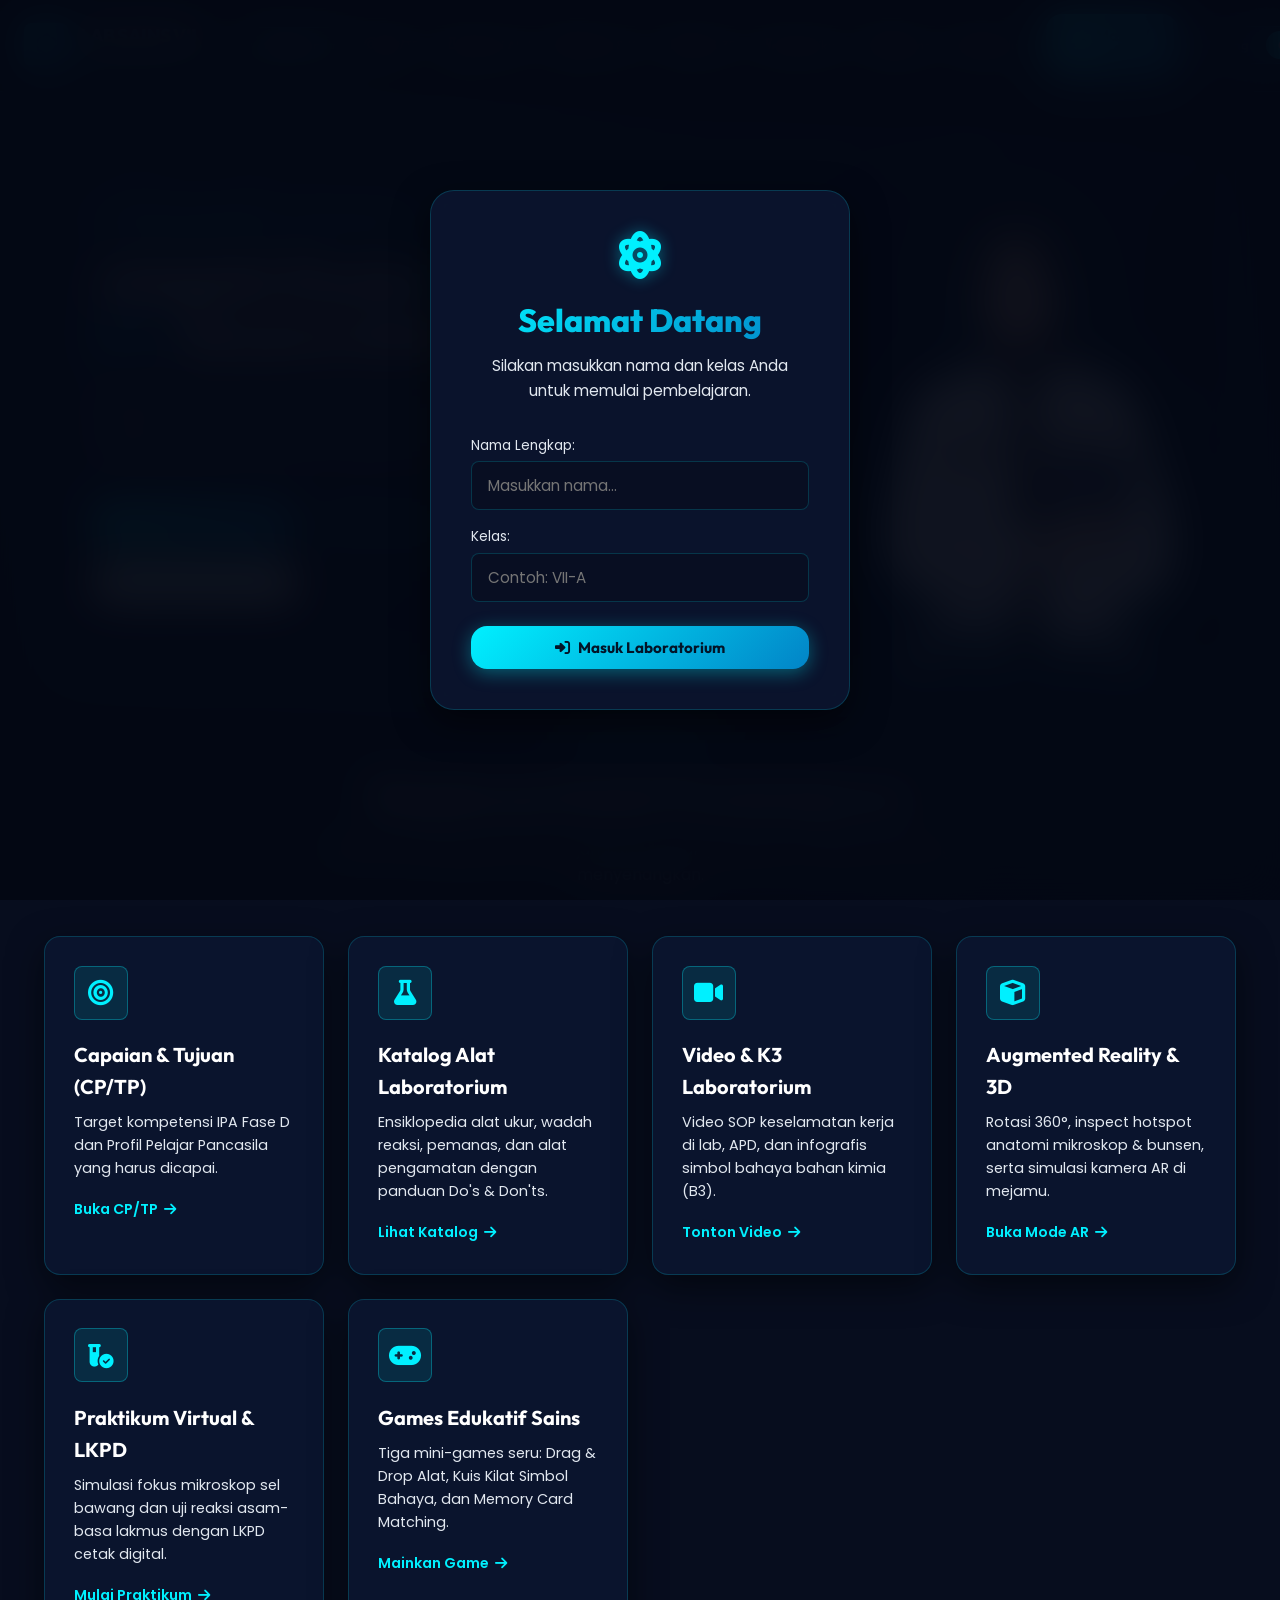
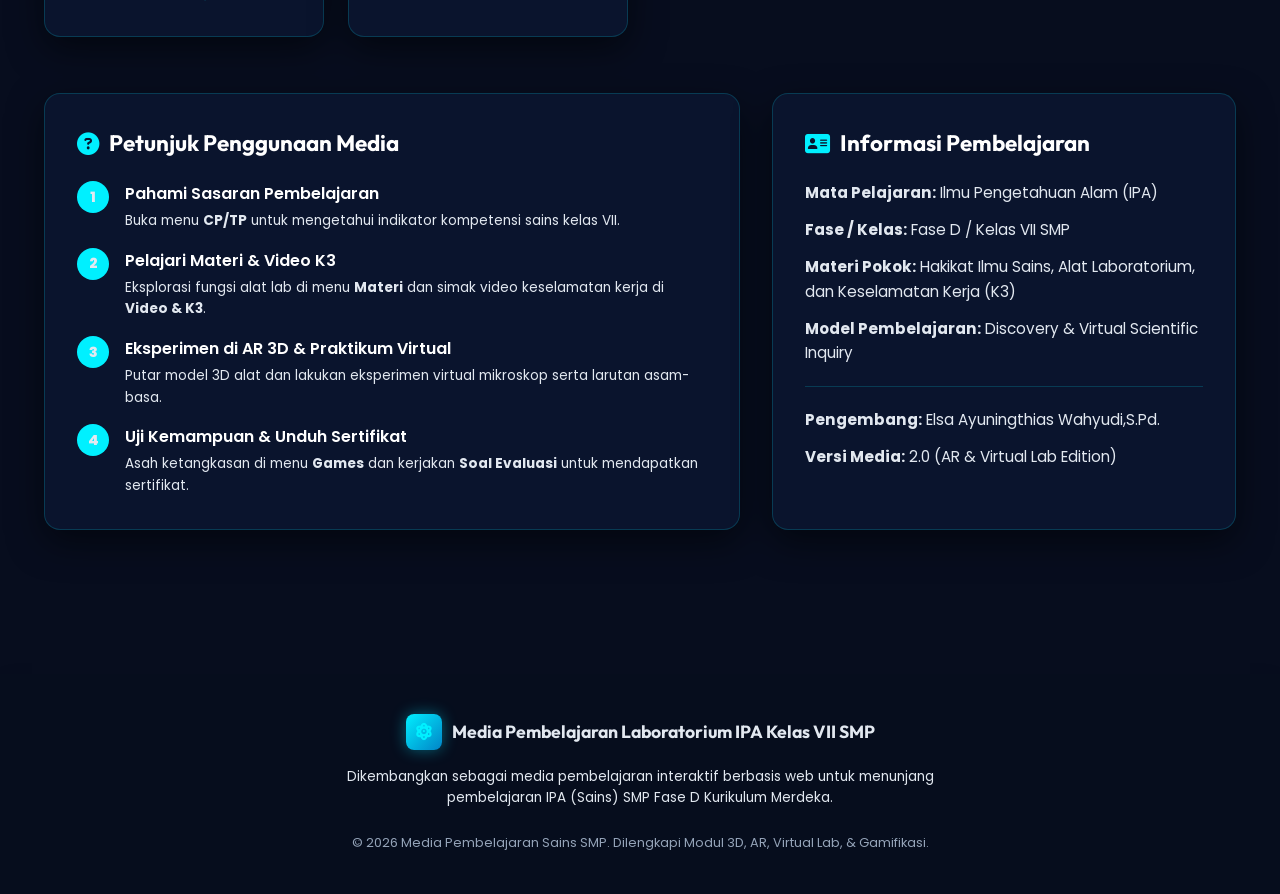
==== commit 05e00ae6: "testing" ====
--- a/index.html
+++ b/index.html
@@ -31,7 +31,7 @@
   <script src="https://cdn.jsdelivr.net/npm/canvas-confetti@1.6.0/dist/confetti.browser.min.js"></script>
 
   <!-- Custom Stylesheet -->
-  <link rel="stylesheet" href="css/style.css" />
+  <link rel="stylesheet" href="css/style.css?v=2.5" />
 
   <!-- ================= OVERRIDE DUAL THEME & ANIMASI (1 TEMA WARNA SELARAS & TEKS TERANG JELAS) ================= -->
   <style>
@@ -1377,15 +1377,15 @@
             <!-- Top Green Header Bar -->
             <div class="froggy-header">
               <div class="froggy-badge-box">
-                <span class="froggy-badge-label">LIVES</span>
+                <span class="froggy-badge-label">NYAWA</span>
                 <i class="fa-solid fa-heart" style="color: #ffffff;"></i>
-                <strong id="froggy-lives-count">4</strong>
+                <strong id="froggy-lives-count">5</strong>
               </div>
               <div class="froggy-title">
-                Kuis Alat Laboratorium IPA
+                Sains dan Laboratorium IPA
               </div>
               <div class="froggy-badge-box">
-                <span class="froggy-badge-label">SCORE</span>
+                <span class="froggy-badge-label">SKOR</span>
                 <span class="educaplay-coin">ⓔ</span>
                 <strong id="froggy-score-count">0</strong>
               </div>
@@ -1407,7 +1407,7 @@
               <!-- Question Top Card -->
               <div class="froggy-question-container">
                 <div class="froggy-question-badge">
-                  Question: <span id="froggy-q-number">1 / 15</span>
+                  Pertanyaan: <span id="froggy-q-number">1 / 15</span>
                 </div>
                 <div class="froggy-question-box" id="froggy-question-text">
                   <div class="froggy-q-text-body">
@@ -1993,16 +1993,16 @@
   </script>
 
   <!-- App Scripts -->
-  <script src="js/data.js"></script>
-  <script src="js/audio.js"></script>
-  <script src="js/auth.js"></script>
-  <script src="js/dashboard.js"></script>
-  <script src="js/three-models.js"></script>
-  <script src="js/ar-module.js"></script>
-  <script src="js/praktikum.js"></script>
-  <script src="js/games.js"></script>
-  <script src="js/evaluasi.js"></script>
-  <script src="js/app.js"></script>
+  <script src="js/data.js?v=2.5"></script>
+  <script src="js/audio.js?v=2.5"></script>
+  <script src="js/auth.js?v=2.5"></script>
+  <script src="js/dashboard.js?v=2.5"></script>
+  <script src="js/three-models.js?v=2.5"></script>
+  <script src="js/ar-module.js?v=2.5"></script>
+  <script src="js/praktikum.js?v=2.5"></script>
+  <script src="js/games.js?v=2.5"></script>
+  <script src="js/evaluasi.js?v=2.5"></script>
+  <script src="js/app.js?v=2.5"></script>
 
   <!-- ================= LOGIKA DUAL THEME (TERANG / GELAP) ================= -->
   <script>
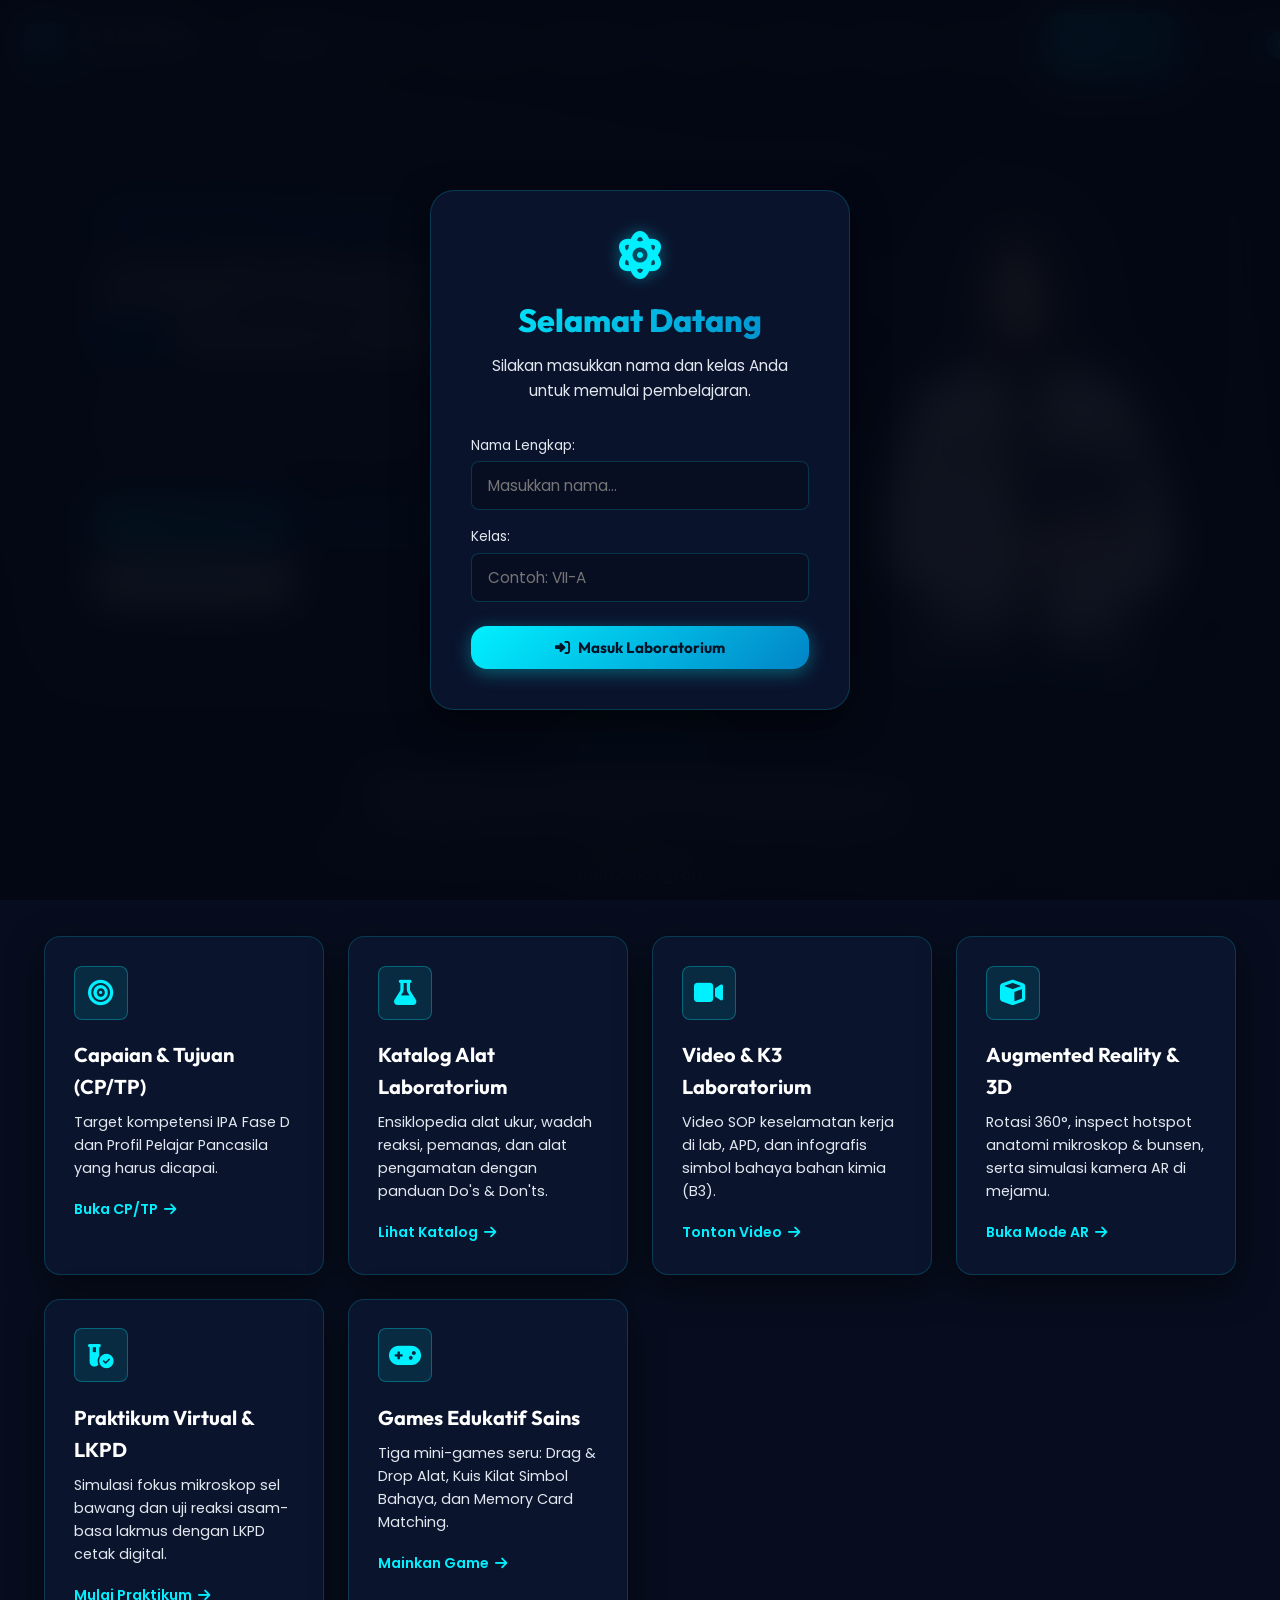
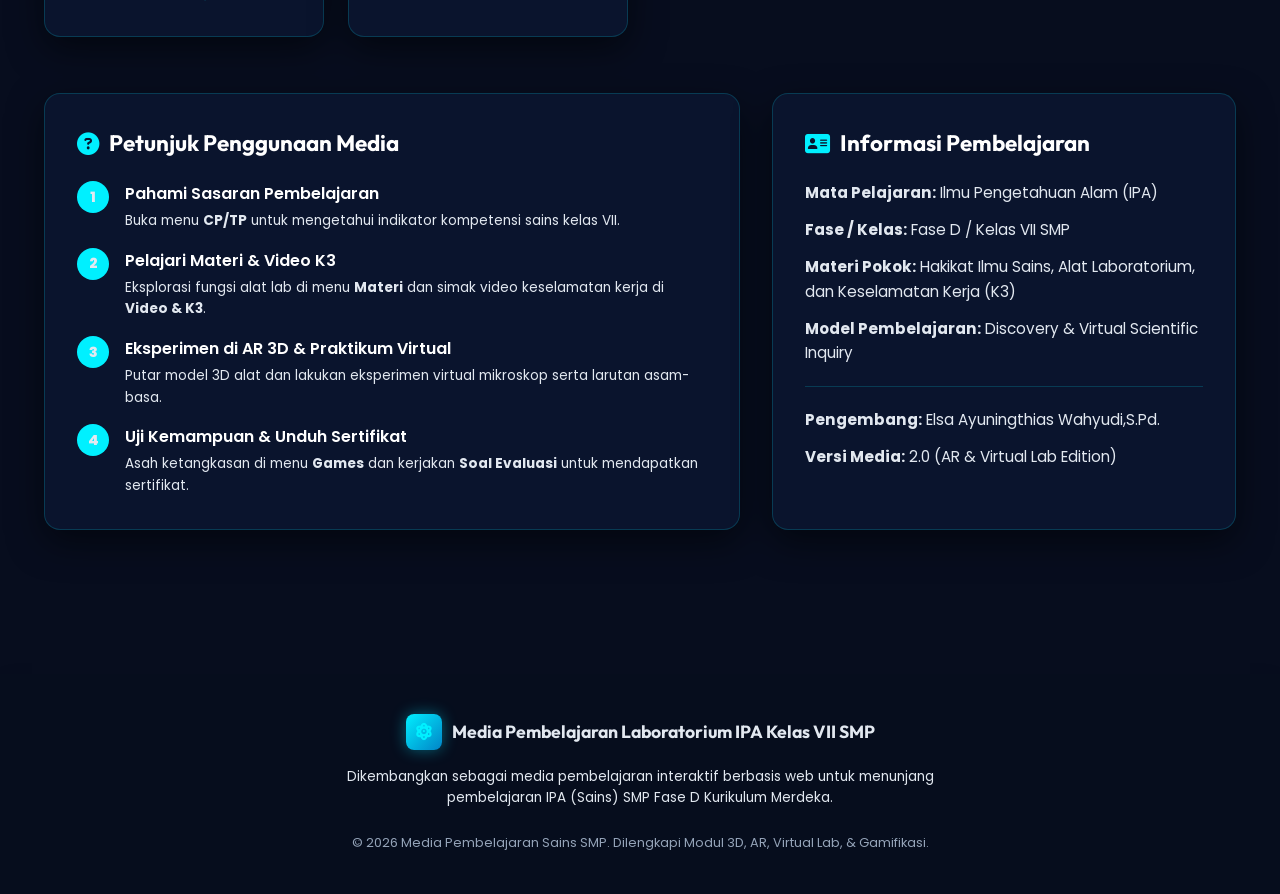
==== commit 8f238f02: "testing" ====
--- a/index.html
+++ b/index.html
@@ -1800,6 +1800,13 @@
               <div class="metric-label">Total LKPD Masuk</div>
             </div>
           </div>
+          <div class="metric-card glass-box">
+            <div class="metric-icon-box orange"><i class="fa-solid fa-gamepad"></i></div>
+            <div class="metric-info">
+              <div class="metric-num" id="dash-total-games">0</div>
+              <div class="metric-label">Total Gamifikasi Selesai</div>
+            </div>
+          </div>
         </div>
 
         <!-- Dashboard Table Card: Rekap Evaluasi -->
@@ -1845,6 +1852,43 @@
                 </tr>
               </thead>
               <tbody id="dash-eval-tbody"></tbody>
+            </table>
+          </div>
+        </div>
+
+        <!-- Rekap Mini Games & Gamifikasi Sains Section -->
+        <div class="dash-content-container glass-box" style="margin-top: 2rem;">
+          <div class="dash-section-header">
+            <div>
+              <h3><i class="fa-solid fa-gamepad text-cyan"></i> Rekapitulasi Hasil Mini Games & Gamifikasi Sains Siswa</h3>
+              <p style="font-size: 0.88rem; color: var(--text-muted); margin-top: 4px;">Pantau capaian skor, bintang, dan lencana dari 4 mini games laboratorium secara otomatis.</p>
+            </div>
+            <div class="dash-filter-bar">
+              <div class="dash-gametype-chips">
+                <button class="dash-gametype-btn active" data-game="all" onclick="window.labDashboard.filterGameType('all')">Semua Game</button>
+                <button class="dash-gametype-btn" data-game="match" onclick="window.labDashboard.filterGameType('match')">Game 1: Cocokkan</button>
+                <button class="dash-gametype-btn" data-game="symbols" onclick="window.labDashboard.filterGameType('symbols')">Game 2: Simbol K3</button>
+                <button class="dash-gametype-btn" data-game="memory" onclick="window.labDashboard.filterGameType('memory')">Game 3: Memory</button>
+                <button class="dash-gametype-btn" data-game="froggy" onclick="window.labDashboard.filterGameType('froggy')">Game 4: Froggy</button>
+              </div>
+            </div>
+          </div>
+          <div class="dash-table-wrapper">
+            <table class="dash-table">
+              <thead>
+                <tr>
+                  <th width="50" style="text-align: center;">No</th>
+                  <th>Waktu Main</th>
+                  <th>Nama Siswa</th>
+                  <th style="text-align: center;">Kelas</th>
+                  <th>Nama Permainan</th>
+                  <th style="text-align: center;">Skor / Poin</th>
+                  <th>Detail Capaian</th>
+                  <th style="text-align: center;">Predikat Bintang</th>
+                  <th style="text-align: center;">Aksi</th>
+                </tr>
+              </thead>
+              <tbody id="dash-games-tbody"></tbody>
             </table>
           </div>
         </div>
--- a/css/style.css
+++ b/css/style.css
@@ -2826,6 +2826,7 @@
 .metric-icon-box.green { background: rgba(34, 197, 94, 0.15); color: var(--accent-green); }
 .metric-icon-box.red { background: rgba(239, 68, 68, 0.15); color: var(--accent-red); }
 .metric-icon-box.purple { background: rgba(168, 85, 247, 0.15); color: #c084fc; }
+.metric-icon-box.orange { background: rgba(245, 158, 11, 0.15); color: #fbbf24; }
 
 .metric-num {
   font-family: var(--font-heading);
@@ -2897,6 +2898,87 @@
   background: var(--accent-cyan);
   color: #080e21;
   border-color: var(--accent-cyan);
+}
+
+.dash-gametype-chips {
+  display: flex;
+  gap: 6px;
+  flex-wrap: wrap;
+}
+
+.dash-gametype-btn {
+  padding: 0.35rem 0.75rem;
+  border-radius: var(--radius-sm);
+  background: rgba(255, 255, 255, 0.05);
+  border: 1px solid var(--border-color);
+  color: var(--text-muted);
+  font-size: 0.8rem;
+  font-weight: 700;
+  cursor: pointer;
+  transition: var(--transition-fast);
+}
+
+.dash-gametype-btn.active, .dash-gametype-btn:hover {
+  background: #f59e0b;
+  color: #080e21;
+  border-color: #f59e0b;
+}
+
+.badge-game {
+  display: inline-flex;
+  align-items: center;
+  gap: 6px;
+  padding: 3px 9px;
+  border-radius: var(--radius-sm);
+  font-size: 0.78rem;
+  font-weight: 800;
+}
+
+.badge-game.froggy {
+  background: rgba(34, 197, 94, 0.15);
+  color: #4ade80;
+  border: 1px solid rgba(34, 197, 94, 0.3);
+}
+
+.badge-game.match {
+  background: rgba(0, 240, 255, 0.15);
+  color: var(--accent-cyan);
+  border: 1px solid rgba(0, 240, 255, 0.3);
+}
+
+.badge-game.symbols {
+  background: rgba(245, 158, 11, 0.15);
+  color: #fbbf24;
+  border: 1px solid rgba(245, 158, 11, 0.3);
+}
+
+.badge-game.memory {
+  background: rgba(168, 85, 247, 0.15);
+  color: #c084fc;
+  border: 1px solid rgba(168, 85, 247, 0.3);
+}
+
+.star-rating {
+  color: #fbbf24;
+  font-size: 0.95rem;
+  letter-spacing: 2px;
+}
+
+.star-rating .star-empty {
+  color: rgba(255, 255, 255, 0.2);
+}
+
+.badge-lencana-tag {
+  display: inline-flex;
+  align-items: center;
+  gap: 4px;
+  padding: 2px 7px;
+  background: rgba(255, 255, 255, 0.08);
+  border-radius: 4px;
+  font-size: 0.72rem;
+  color: var(--text-muted);
+  font-weight: 600;
+  margin-top: 3px;
 }
 
 /* Data Table Styling */
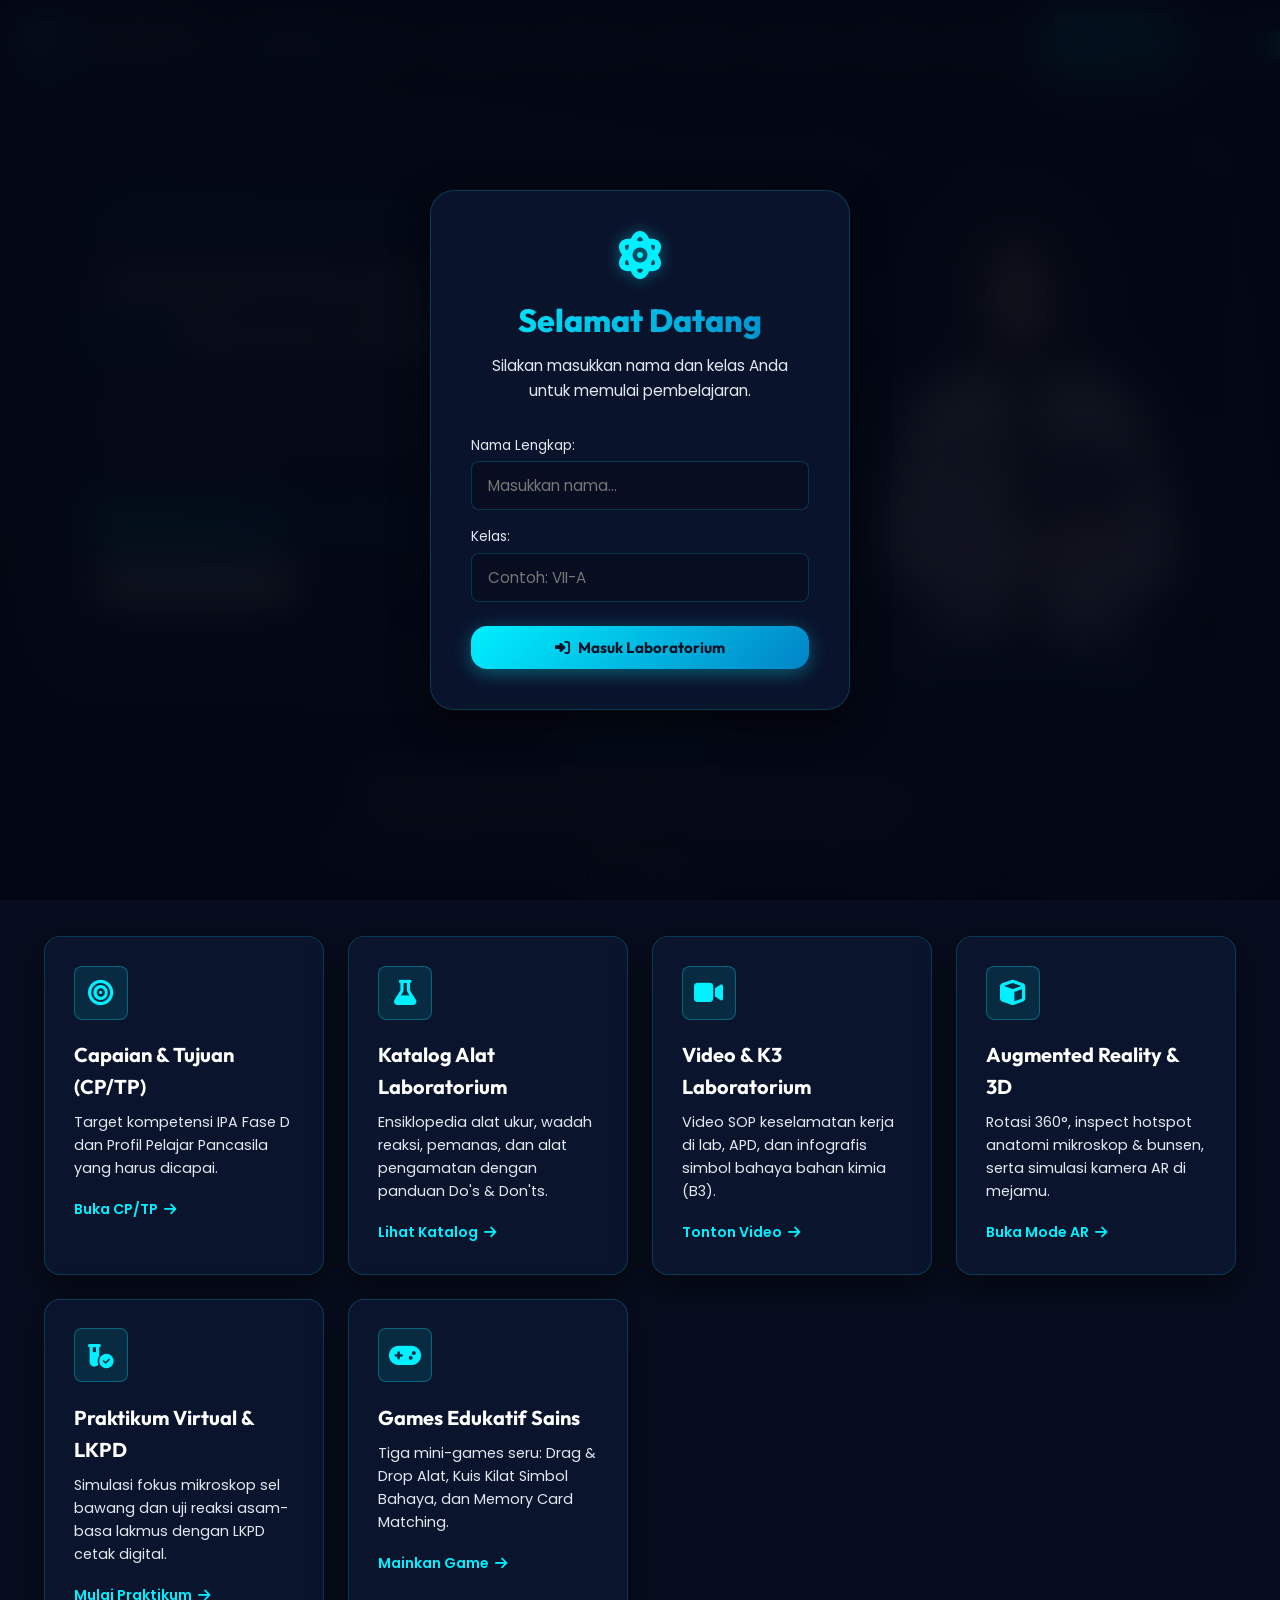
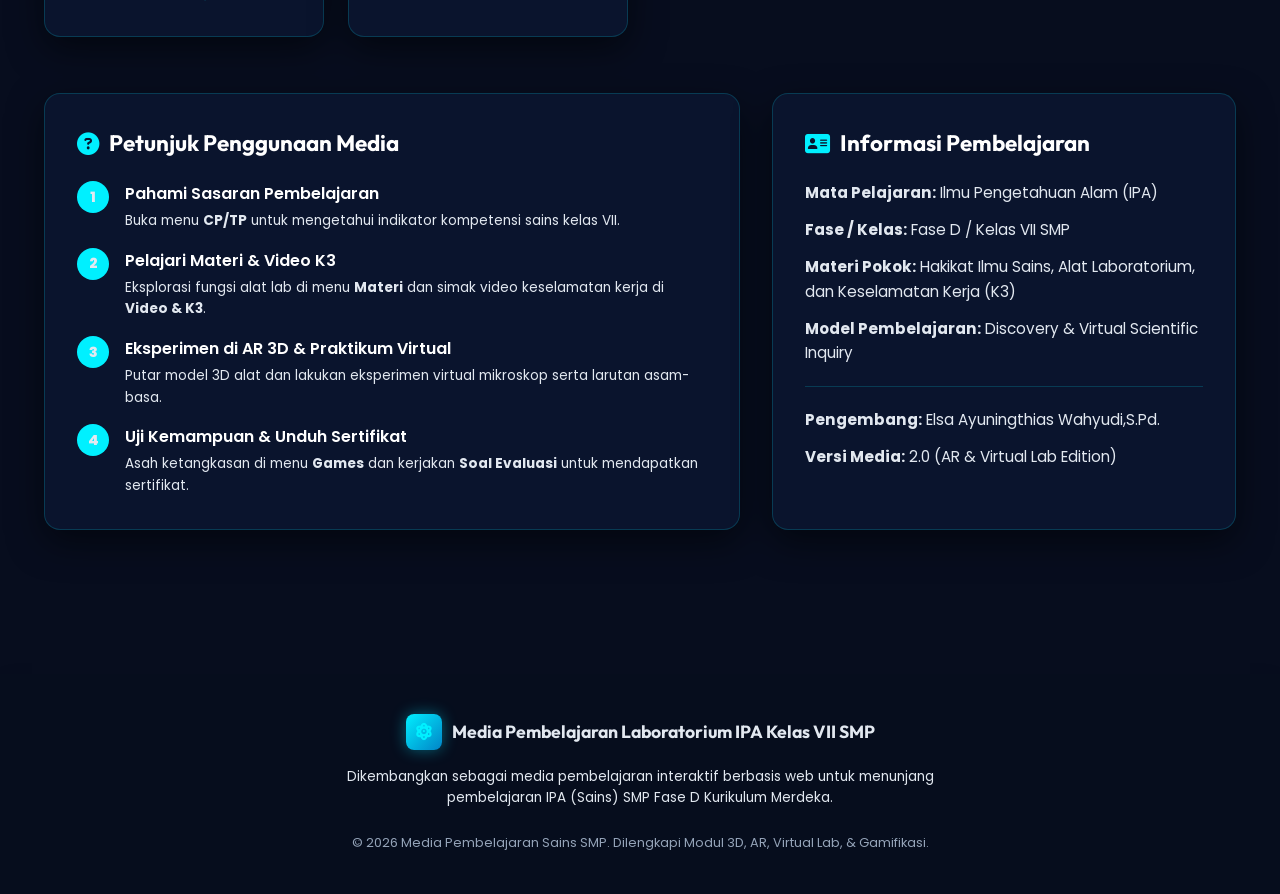
==== commit 3272df8d: "testing" ====
--- a/index.html
+++ b/index.html
@@ -1269,7 +1269,11 @@
               <span class="badge-accent"><i class="fa-solid fa-file-waveform"></i> Lembar Kerja Digital</span>
               <h3 style="font-family: var(--font-heading); font-size: 1.4rem; margin-top: 0.3rem;">LKPD Hasil Praktikum Siswa</h3>
             </div>
-            <div style="display: flex; gap: 0.8rem; flex-wrap: wrap;">
+            <div style="display: flex; gap: 0.8rem; align-items: center; flex-wrap: wrap;">
+              <span id="lkpd-autosave-status" class="lkpd-autosave-badge"
+                style="display: inline-flex; align-items: center; gap: 6px; font-size: 0.82rem; color: #4ade80; background: rgba(34,197,94,0.12); padding: 5px 12px; border-radius: 6px; border: 1px solid rgba(34,197,94,0.25);">
+                <i class="fa-solid fa-cloud-arrow-up"></i> <span>Tersimpan otomatis ke Dashboard Guru</span>
+              </span>
               <button class="btn btn-primary" onclick="window.virtualLab.submitLKPD()">
                 <i class="fa-solid fa-paper-plane"></i> Kirim LKPD ke Guru
               </button>
@@ -1896,8 +1900,20 @@
         <!-- Rekap LKPD Section -->
         <div class="dash-content-container glass-box" style="margin-top: 2rem;">
           <div class="dash-section-header">
-            <h3><i class="fa-solid fa-file-signature text-cyan"></i> Pengumpulan Lembar Kerja Praktikum (LKPD) Siswa
-            </h3>
+            <div>
+              <h3><i class="fa-solid fa-file-signature text-cyan"></i> Pengumpulan Lembar Kerja Praktikum (LKPD) Siswa</h3>
+              <p style="font-size: 0.88rem; color: var(--text-muted); margin-top: 4px;">Pantau hasil pengamatan mikroskop dan uji larutan asam-basa siswa, tinjau jawaban, serta unduh dokumen hasil praktikum.</p>
+            </div>
+            <div style="display: flex; gap: 0.6rem; flex-wrap: wrap;">
+              <button class="btn btn-primary btn-sm" onclick="window.labDashboard.exportLKPDCSV()"
+                title="Unduh Seluruh Data LKPD dalam Format CSV / Excel">
+                <i class="fa-solid fa-file-excel"></i> Unduh Rekap LKPD (CSV)
+              </button>
+              <button class="btn btn-secondary btn-sm" onclick="window.labDashboard.printAllLKPDReport()"
+                title="Cetak Laporan Rekapitulasi Seluruh LKPD Kelas">
+                <i class="fa-solid fa-print"></i> Cetak Rekap LKPD
+              </button>
+            </div>
           </div>
           <div class="dash-table-wrapper">
             <table class="dash-table">
@@ -1920,6 +1936,76 @@
     </section>
 
   </main>
+
+  <!-- ================= MODAL DETAIL / TINJAU LKPD SISWA ================= -->
+  <div class="modal-overlay" id="lkpd-detail-modal">
+    <div class="modal-container" style="max-width: 820px;">
+      <button class="modal-close-btn" onclick="window.labDashboard.closeLKPDDetailModal()"><i
+          class="fa-solid fa-xmark"></i></button>
+      <div class="modal-body" style="padding: 2.2rem;">
+        <div
+          style="display: flex; justify-content: space-between; align-items: flex-start; border-bottom: 1px solid var(--border-color); padding-bottom: 1.2rem; margin-bottom: 1.5rem; flex-wrap: wrap; gap: 1rem;">
+          <div>
+            <span class="badge-accent" style="margin-bottom: 6px;"><i class="fa-solid fa-flask-vial"></i> Berkas Praktikum Virtual</span>
+            <h3 id="lkpd-modal-student-name" style="font-family: var(--font-heading); font-size: 1.45rem; color: var(--heading-color); margin-top: 4px;">Nama Siswa</h3>
+            <p style="font-size: 0.9rem; color: var(--text-muted); margin-top: 4px;">
+              Kelas: <strong id="lkpd-modal-student-class" class="badge-class" style="margin-right: 8px;">VII-A</strong>
+              Waktu Kirim: <span id="lkpd-modal-timestamp"><i class="fa-regular fa-clock"></i> -</span>
+            </p>
+          </div>
+          <div>
+            <button class="btn btn-primary" id="lkpd-modal-download-btn">
+              <i class="fa-solid fa-file-arrow-down"></i> Unduh / Cetak Dokumen LKPD Ini
+            </button>
+          </div>
+        </div>
+
+        <!-- Konten Hasil Pengamatan -->
+        <div style="display: flex; flex-direction: column; gap: 1.3rem;">
+          <!-- Analisis Mikroskop -->
+          <div class="glass-box" style="padding: 1.2rem; border-radius: var(--radius-sm); background: rgba(255,255,255,0.03);">
+            <h5 style="color: var(--accent-cyan); margin-bottom: 0.6rem; font-size: 0.98rem;">
+              <i class="fa-solid fa-microscope"></i> 1. Analisis Pengamatan Mikroskop (Sel Tumbuhan vs Sel Hewan)
+            </h5>
+            <p id="lkpd-modal-jawaban1" style="font-size: 0.92rem; line-height: 1.6; color: var(--text-main); white-space: pre-wrap; margin: 0; background: rgba(0,0,0,0.2); padding: 12px; border-radius: 6px;">-</p>
+          </div>
+
+          <!-- Analisis Asam Basa -->
+          <div class="glass-box" style="padding: 1.2rem; border-radius: var(--radius-sm); background: rgba(255,255,255,0.03);">
+            <h5 style="color: var(--accent-cyan); margin-bottom: 0.6rem; font-size: 0.98rem;">
+              <i class="fa-solid fa-vial-circle-check"></i> 2. Kesimpulan Pengujian Sifat Asam Basa Larutan
+            </h5>
+            <p id="lkpd-modal-jawaban2" style="font-size: 0.92rem; line-height: 1.6; color: var(--text-main); white-space: pre-wrap; margin: 0; background: rgba(0,0,0,0.2); padding: 12px; border-radius: 6px;">-</p>
+          </div>
+
+          <!-- Tabel Plat Tetes -->
+          <div class="glass-box" style="padding: 1.2rem; border-radius: var(--radius-sm); background: rgba(255,255,255,0.03);">
+            <h5 style="color: var(--accent-cyan); margin-bottom: 0.8rem; font-size: 0.98rem;">
+              <i class="fa-solid fa-table-cells"></i> 3. Data Hasil Reaksi Plat Tetes (Well Plate)
+            </h5>
+            <div class="dash-table-wrapper">
+              <table class="dash-table" style="font-size: 0.88rem;">
+                <thead>
+                  <tr>
+                    <th width="40" style="text-align: center;">Sumur</th>
+                    <th>Sampel Larutan</th>
+                    <th>Indikator Digunakan</th>
+                    <th>Warna Akhir</th>
+                    <th>Hasil Analisis Sifat</th>
+                  </tr>
+                </thead>
+                <tbody id="lkpd-modal-wells-tbody"></tbody>
+              </table>
+            </div>
+          </div>
+        </div>
+
+        <div style="margin-top: 1.8rem; display: flex; justify-content: flex-end; gap: 0.8rem;">
+          <button class="btn btn-secondary" onclick="window.labDashboard.closeLKPDDetailModal()">Tutup</button>
+        </div>
+      </div>
+    </div>
+  </div>
 
   <!-- ================= MODAL LOGIN TERPADU (SISWA & GURU) ================= -->
   <div class="modal-overlay" id="auth-login-modal">
--- a/css/style.css
+++ b/css/style.css
@@ -3617,3 +3617,23 @@
   background: #86efac;
   transform: scale(1.08);
 }
+
+/* LKPD Auto-Save & Interactive Modal */
+.lkpd-autosave-badge {
+  display: inline-flex;
+  align-items: center;
+  gap: 6px;
+  font-size: 0.82rem;
+  color: #4ade80;
+  background: rgba(34, 197, 94, 0.12);
+  padding: 5px 12px;
+  border-radius: var(--radius-sm);
+  border: 1px solid rgba(34, 197, 94, 0.25);
+  font-weight: 600;
+  transition: all 0.2s ease;
+}
+
+#lkpd-detail-modal .modal-container {
+  max-width: 820px;
+}
+
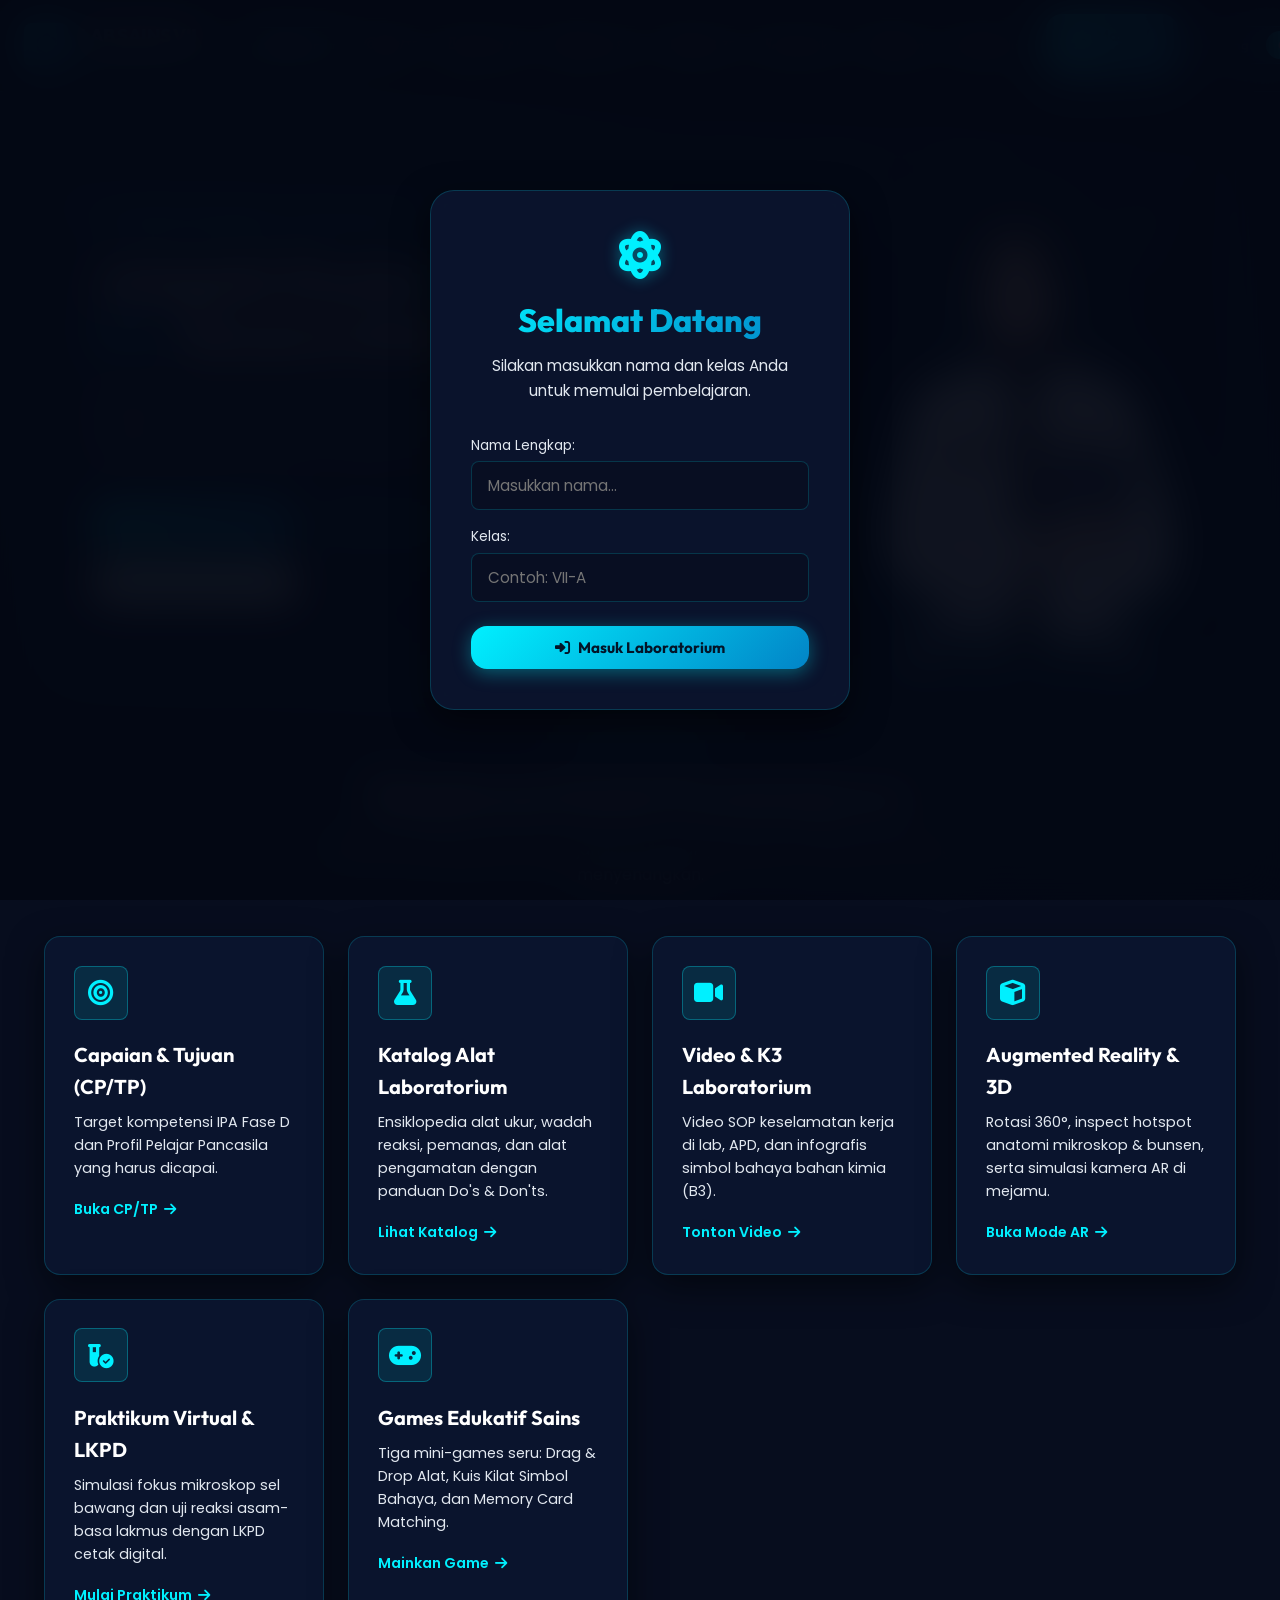
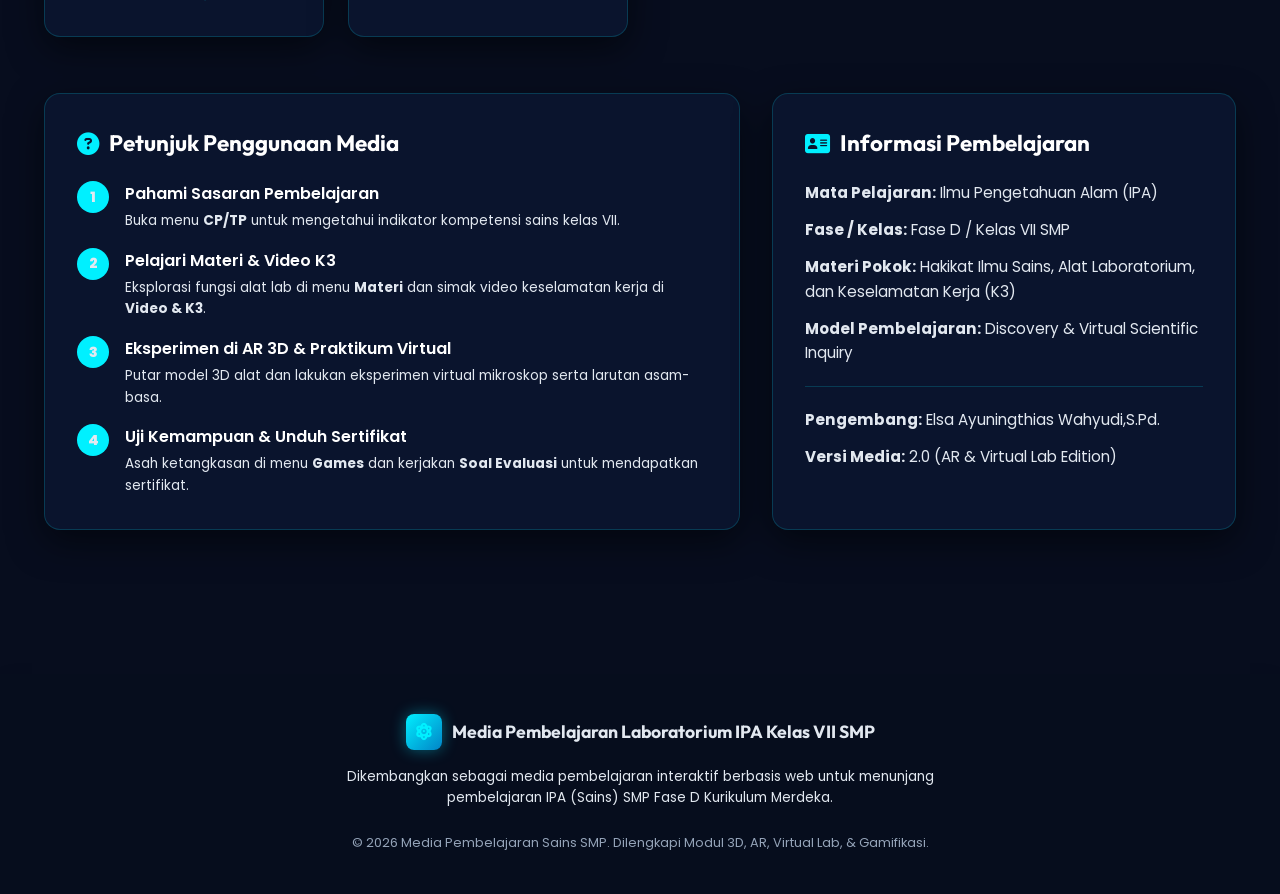
==== commit 00ab18f0: "testing" ====
--- a/index.html
+++ b/index.html
@@ -2123,16 +2123,16 @@
   </script>
 
   <!-- App Scripts -->
-  <script src="js/data.js?v=2.5"></script>
-  <script src="js/audio.js?v=2.5"></script>
-  <script src="js/auth.js?v=2.5"></script>
-  <script src="js/dashboard.js?v=2.5"></script>
-  <script src="js/three-models.js?v=2.5"></script>
-  <script src="js/ar-module.js?v=2.5"></script>
-  <script src="js/praktikum.js?v=2.5"></script>
-  <script src="js/games.js?v=2.5"></script>
-  <script src="js/evaluasi.js?v=2.5"></script>
-  <script src="js/app.js?v=2.5"></script>
+  <script src="js/data.js?v=2.6"></script>
+  <script src="js/audio.js?v=2.6"></script>
+  <script src="js/auth.js?v=2.6"></script>
+  <script src="js/dashboard.js?v=2.6"></script>
+  <script src="js/three-models.js?v=2.6"></script>
+  <script src="js/ar-module.js?v=2.6"></script>
+  <script src="js/praktikum.js?v=2.6"></script>
+  <script src="js/games.js?v=2.6"></script>
+  <script src="js/evaluasi.js?v=2.6"></script>
+  <script src="js/app.js?v=2.6"></script>
 
   <!-- ================= LOGIKA DUAL THEME (TERANG / GELAP) ================= -->
   <script>
--- a/css/style.css
+++ b/css/style.css
@@ -3323,39 +3323,59 @@
 
 .froggy-q-img-wrap {
   flex-shrink: 0;
-  width: 70px;
-  height: 65px;
+  width: 86px;
+  height: 76px;
   position: relative;
   display: flex;
   align-items: center;
   justify-content: center;
-  background: #fffbeb;
-  border: 2px solid #f59e0b;
-  border-radius: 10px;
+  background: #081225;
+  border: 2px solid #38bdf8;
+  border-radius: 12px;
   padding: 4px;
-}
+  cursor: pointer;
+  box-shadow: 0 4px 14px rgba(0, 0, 0, 0.25);
+  transition: transform 0.2s ease, border-color 0.2s ease, box-shadow 0.2s ease;
+}
+
+.froggy-q-img-wrap:hover {
+  transform: scale(1.06);
+  border-color: #00f0ff;
+  box-shadow: 0 6px 18px rgba(0, 240, 255, 0.35);
+}
+
 .froggy-q-img-wrap img {
   max-width: 100%;
   max-height: 100%;
   object-fit: contain;
-}
+  border-radius: 8px;
+}
+
 .froggy-q-img-wrap .zoom-icon {
   position: absolute;
   top: 3px;
   right: 3px;
-  font-size: 0.65rem;
-  background: rgba(0, 0, 0, 0.65);
+  font-size: 0.7rem;
+  background: rgba(2, 132, 199, 0.85);
   color: #ffffff;
-  width: 16px;
-  height: 16px;
+  width: 18px;
+  height: 18px;
   border-radius: 50%;
   display: flex;
   justify-content: center;
   align-items: center;
+  box-shadow: 0 2px 4px rgba(0, 0, 0, 0.3);
+  transition: background 0.2s ease;
+}
+
+.froggy-q-img-wrap:hover .zoom-icon {
+  background: #0284c7;
 }
 
 .froggy-q-text-body {
   flex: 1;
+  font-size: 1.05rem;
+  line-height: 1.45;
 }
 
 /* Authentic Lilypads Triangle / Arc Positioning (Matching Reference) */
